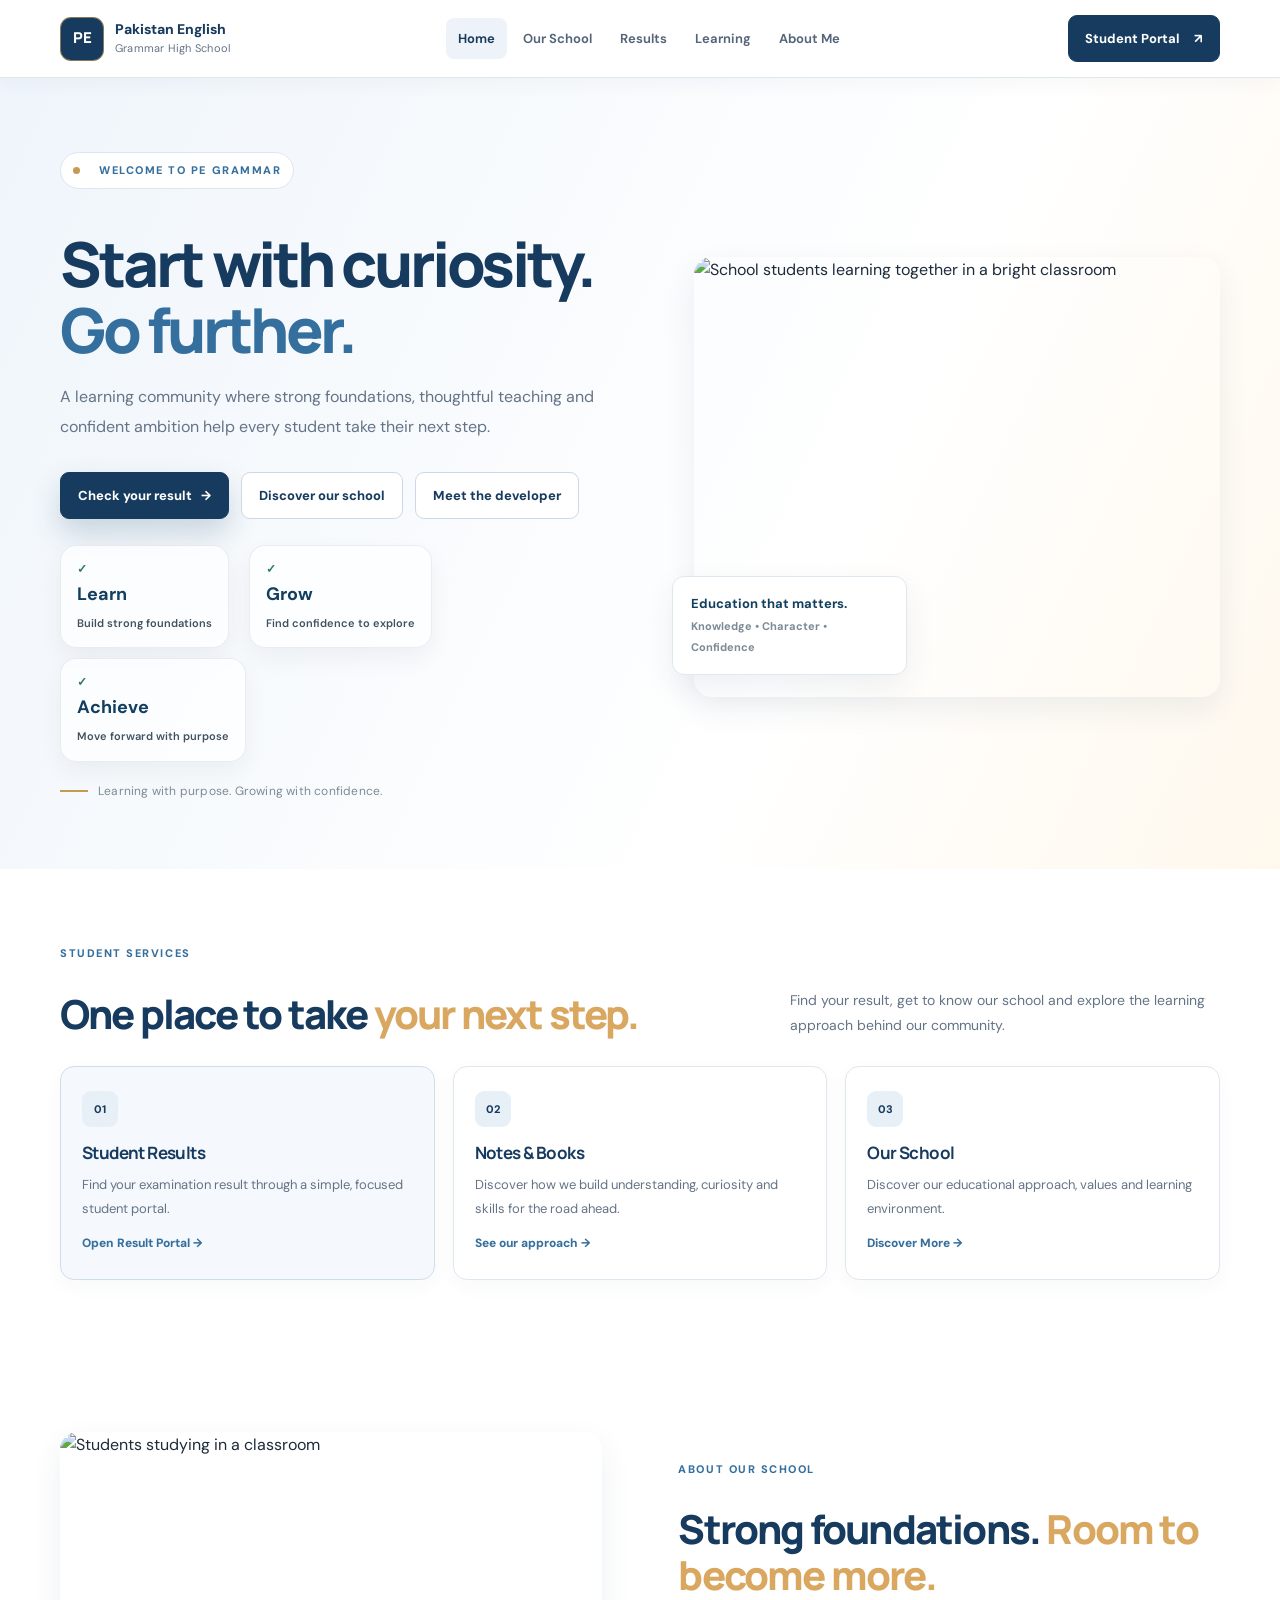
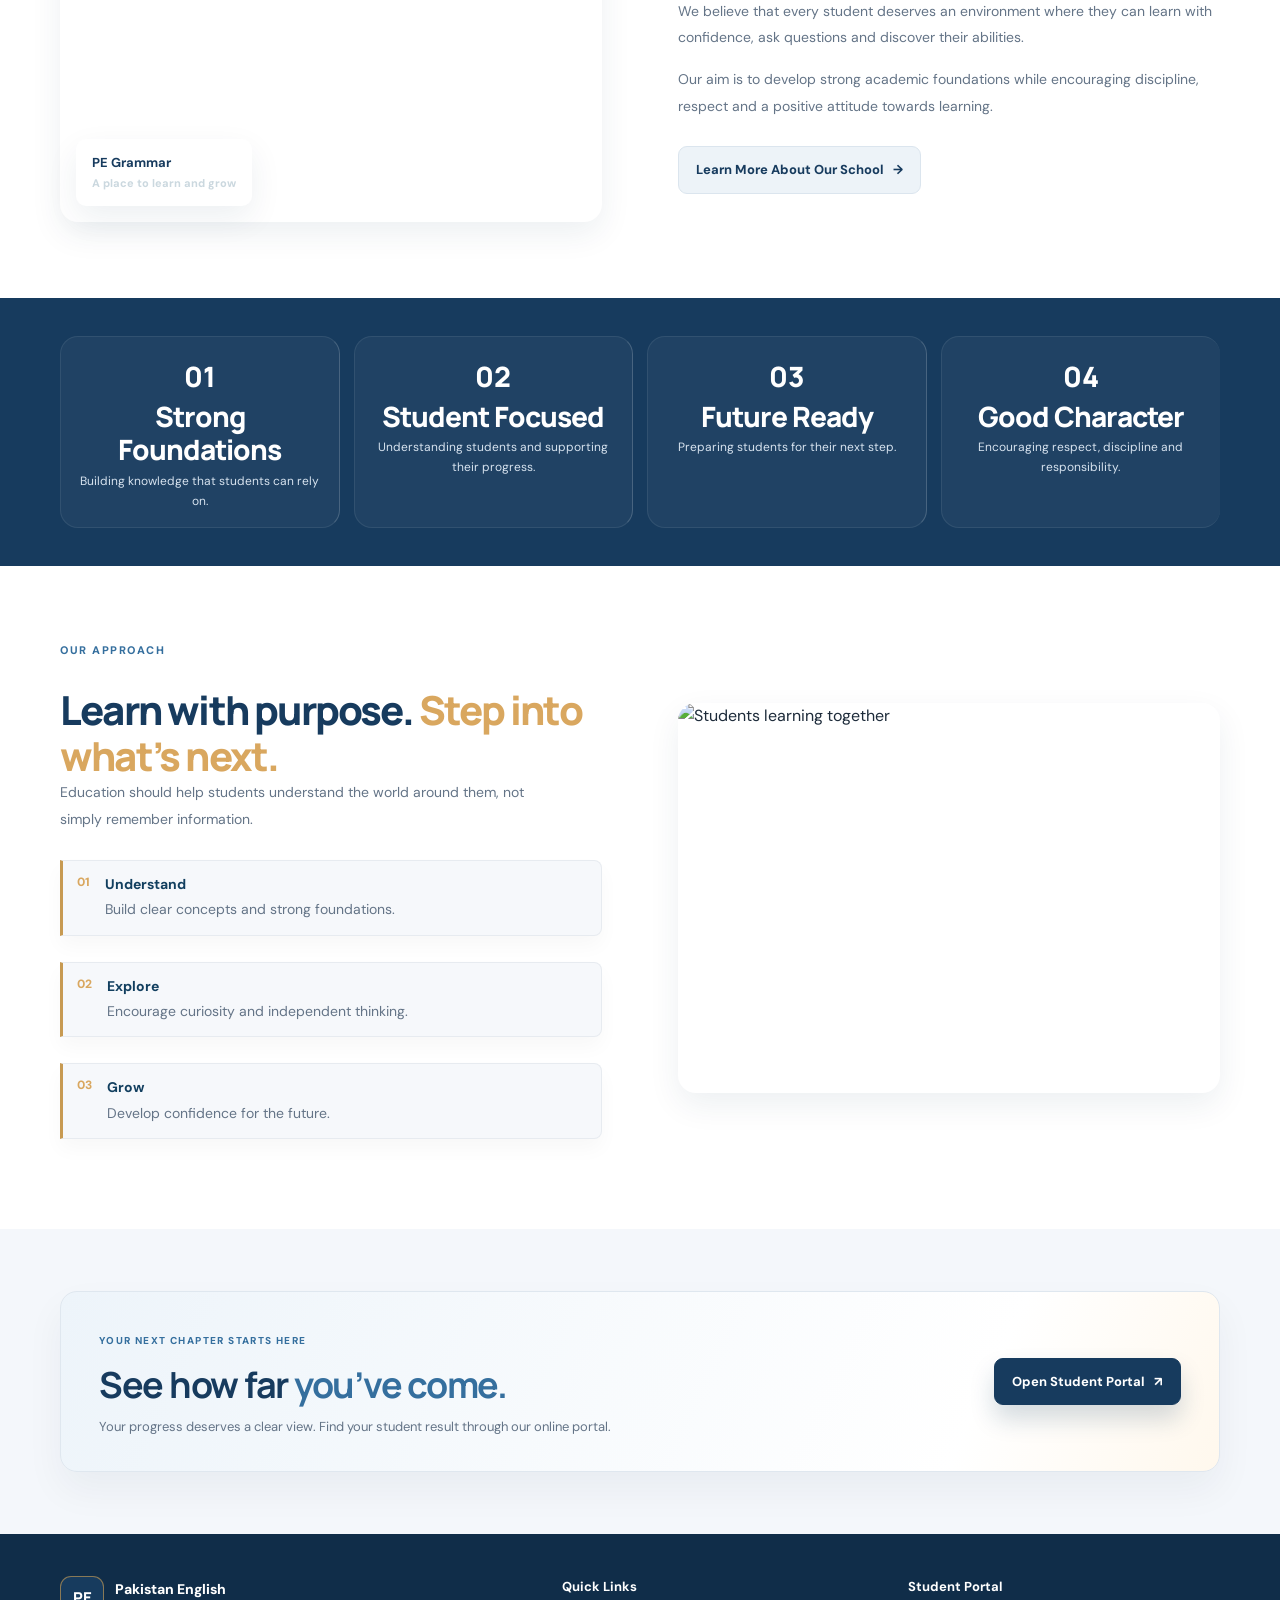
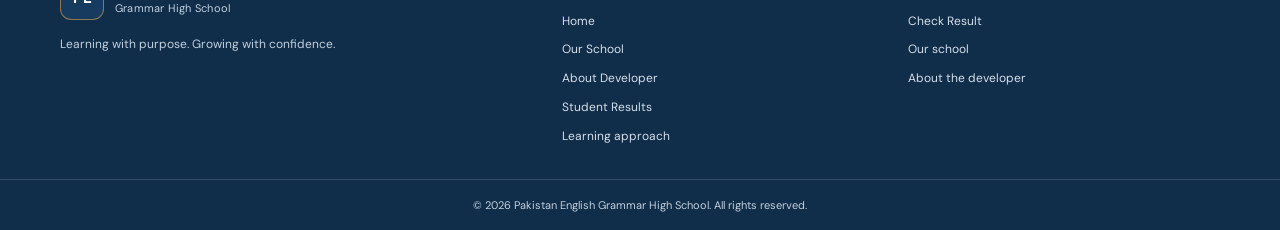
==== index.html @ 6b7fa8a1 "Add a more vivid real classroom photo to school homepage" ====
<!DOCTYPE html>
<html lang="en">

<head>

    <meta charset="UTF-8">

    <meta name="viewport" content="width=device-width, initial-scale=1.0">

    <meta name="description"
          content="Official website of Pakistan English Grammar High School.">
    <meta name="theme-color" content="#173b5e">

    <title>Pakistan English Grammar High School</title>

    <link rel="stylesheet" href="home.css">
<link rel="stylesheet" href="school-ui.css?v=20261009-4">
</head>


<body class="school-site">

    <!-- =========================
         HEADER
    ========================== -->

    <header class="header">

        <div class="container navbar">

            <a href="index.html" class="logo">

                <div class="logo-mark">
                    PE
                </div>

                <div class="logo-text">
                    <strong>Pakistan English</strong>
                    <span>Grammar High School</span>
                </div>

            </a>


            <nav class="nav">

                <a href="index.html" class="active">
                    Home
                </a>

                <a href="about.html">
                    Our School
                </a>

                <a href="result.html">
                    Results
                </a>

                <a href="#learning">
                    Learning
                </a>

                <a href="aboutme.html">
                    About Me
                </a>

            </nav>


            <a href="result.html" class="header-button">
                Student Portal
                <span>↗</span>
            </a>

        </div>

    </header>



    <!-- =========================
         HERO
    ========================== -->

    <main>

        <section class="hero">

            <div class="container hero-grid">


                <div class="hero-content">

                    <div class="hero-label">
                        <span></span>
                        WELCOME TO PE GRAMMAR
                    </div>


                    <h1>
                        Start with curiosity.
                        <strong>Go further.</strong>
                    </h1>


                    <p>
                        A learning community where strong foundations,
                        thoughtful teaching and confident ambition help
                        every student take their next step.
                    </p>


                    <div class="hero-buttons">

                        <a href="result.html"
                           class="button button-primary">

                            Check your result
                            <span>→</span>

                        </a>


                        <a href="about.html"
                           class="button button-outline">

                            Discover our school

                        </a>


                        <a href="aboutme.html"
                           class="button button-outline">

                            Meet the developer

                        </a>

                    </div>

                    <div class="hero-trust">
                        <div class="trust-item">
                            <strong>Learn</strong>
                            <span>Build strong foundations</span>
                        </div>
                        <div class="trust-item">
                            <strong>Grow</strong>
                            <span>Find confidence to explore</span>
                        </div>
                        <div class="trust-item">
                            <strong>Achieve</strong>
                            <span>Move forward with purpose</span>
                        </div>
                    </div>


                    <div class="hero-note">

                        <span class="note-line"></span>

                        <p>
                            Learning with purpose.
                            Growing with confidence.
                        </p>

                    </div>

                </div>



                <div class="hero-image">

                    <img
                        src="https://images.unsplash.com/photo-1509062522246-3755977927d7?auto=format&fit=crop&w=1400&q=90"
                        alt="School students learning together in a bright classroom" loading="eager" fetchpriority="high">


                    <div class="hero-image-card">

                        <strong>
                            Education that matters.
                        </strong>

                        <span>
                            Knowledge • Character • Confidence
                        </span>

                    </div>

                </div>

            </div>

        </section>



        <!-- =========================
             QUICK ACCESS
        ========================== -->

        <section class="services">

            <div class="container">


                <div class="section-top">

                    <div>

                        <span class="section-label">
                            STUDENT SERVICES
                        </span>

                        <h2>One place to take <span>your next step.</span></h2>

                    </div>


                    <p>
                        Find your result, get to know our school and explore
                        the learning approach behind our community.
                    </p>

                </div>



                <div class="service-grid">


                    <a href="result.html"
                       class="service-card featured">

                        <div class="service-number">
                            01
                        </div>

                        <div class="service-content">

                            <h3>
                                Student Results
                            </h3>

                            <p>
                                Find your examination result through a simple,
                                focused student portal.
                            </p>

                            <span class="service-link">
                                Open Result Portal →
                            </span>

                        </div>

                    </a>



                    <a href="#learning"
                       class="service-card">

                        <div class="service-number">
                            02
                        </div>

                        <div class="service-content">

                            <h3>
                                Notes & Books
                            </h3>

                            <p>
                                Discover how we build understanding, curiosity
                                and skills for the road ahead.
                            </p>

                            <span class="service-link">
                                See our approach →
                            </span>

                        </div>

                    </a>



                    <a href="about.html"
                       class="service-card">

                        <div class="service-number">
                            03
                        </div>

                        <div class="service-content">

                            <h3>
                                Our School
                            </h3>

                            <p>
                                Discover our educational approach,
                                values and learning environment.
                            </p>

                            <span class="service-link">
                                Discover More →
                            </span>

                        </div>

                    </a>


                </div>

            </div>

        </section>



        <!-- =========================
             ABOUT
        ========================== -->

        <section class="about-home">

            <div class="container about-grid">


                <div class="about-image">

                    <img
                        src="https://images.unsplash.com/photo-1509062522246-3755977927d7?auto=format&fit=crop&w=1100&q=85"
                        alt="Students studying in a classroom">

                    <div class="image-tag">

                        <strong>
                            PE Grammar
                        </strong>

                        <span>
                            A place to learn and grow
                        </span>

                    </div>

                </div>



                <div class="about-text">

                    <span class="section-label">
                        ABOUT OUR SCHOOL
                    </span>


                    <h2>
                        Strong foundations.
                        <span>Room to become more.</span>
                    </h2>


                    <p>
                        We believe that every student deserves an
                        environment where they can learn with confidence,
                        ask questions and discover their abilities.
                    </p>


                    <p>
                        Our aim is to develop strong academic foundations
                        while encouraging discipline, respect and a
                        positive attitude towards learning.
                    </p>


                    <a href="about.html"
                       class="text-button">

                        Learn More About Our School
                        <span>→</span>

                    </a>

                </div>

            </div>

        </section>



        <!-- =========================
             STATS
        ========================== -->

        <section class="stats">

            <div class="container stats-grid">


                <div class="stat">

                    <strong>
                        01
                    </strong>

                    <h3>
                        Strong Foundations
                    </h3>

                    <p>
                        Building knowledge that students can rely on.
                    </p>

                </div>


                <div class="stat">

                    <strong>
                        02
                    </strong>

                    <h3>
                        Student Focused
                    </h3>

                    <p>
                        Understanding students and supporting their progress.
                    </p>

                </div>


                <div class="stat">

                    <strong>
                        03
                    </strong>

                    <h3>
                        Future Ready
                    </h3>

                    <p>
                        Preparing students for their next step.
                    </p>

                </div>


                <div class="stat">

                    <strong>
                        04
                    </strong>

                    <h3>
                        Good Character
                    </h3>

                    <p>
                        Encouraging respect, discipline and responsibility.
                    </p>

                </div>


            </div>

        </section>



        <!-- =========================
             LEARNING
        ========================== -->

        <section class="learning" id="learning">

            <div class="container learning-grid">


                <div class="learning-text">

                    <span class="section-label">
                        OUR APPROACH
                    </span>


                    <h2>Learn with purpose. <span>Step into what’s next.</span></h2>


                    <p>
                        Education should help students understand the
                        world around them, not simply remember information.
                    </p>


                    <div class="learning-list">

                        <div>

                            <span>01</span>

                            <div>
                                <strong>
                                    Understand
                                </strong>

                                <p>
                                    Build clear concepts and strong foundations.
                                </p>
                            </div>

                        </div>


                        <div>

                            <span>02</span>

                            <div>
                                <strong>
                                    Explore
                                </strong>

                                <p>
                                    Encourage curiosity and independent thinking.
                                </p>
                            </div>

                        </div>


                        <div>

                            <span>03</span>

                            <div>
                                <strong>
                                    Grow
                                </strong>

                                <p>
                                    Develop confidence for the future.
                                </p>
                            </div>

                        </div>

                    </div>

                </div>



                <div class="learning-image">

                    <img
                        src="https://images.unsplash.com/photo-1523050854058-8df90110c9f1?auto=format&fit=crop&w=1100&q=85"
                        alt="Students learning together">

                </div>

            </div>

        </section>



        <!-- =========================
             CTA
        ========================== -->

        <section class="home-cta">

            <div class="container cta-content" id="student-portal">

                <div>

                    <span>YOUR NEXT CHAPTER STARTS HERE</span>

                    <h2>
                        See how far
                        <strong>you’ve come.</strong>
                    </h2>

                    <p>
                        Your progress deserves a clear view. Find your student
                        result through our online portal.
                    </p>

                </div>


                <a href="result.html"
                   class="cta-button">

                    Open Student Portal
                    <span>↗</span>

                </a>

            </div>

        </section>

    </main>



    <!-- =========================
         FOOTER
    ========================== -->

    <footer class="footer">

        <div class="container footer-grid">


            <div class="footer-brand">

                <div class="logo">

                    <div class="logo-mark">
                        PE
                    </div>

                    <div class="logo-text">

                        <strong>
                            Pakistan English
                        </strong>

                        <span>
                            Grammar High School
                        </span>

                    </div>

                </div>


                <p>
                    Learning with purpose.
                    Growing with confidence.
                </p>

            </div>



            <div class="footer-menu">

                <strong>
                    Quick Links
                </strong>

                <a href="index.html">
                    Home
                </a>

                <a href="about.html">
                    Our School
                </a>

                <a href="aboutme.html">
                    About Developer
                </a>

                <a href="result.html">
                    Student Results
                </a>

                <a href="#learning">Learning approach</a>

            </div>



            <div class="footer-menu">

                <strong>
                    Student Portal
                </strong>

                <a href="result.html">
                    Check Result
                </a>

                <a href="about.html">Our school</a>
                <a href="aboutme.html">About the developer</a>

            </div>

        </div>


        <div class="copyright">

            © 2026 Pakistan English Grammar High School.
            All rights reserved.

        </div>

    </footer>


</body>

</html>
---- home.css ----
/* =========================================
   BASIC
========================================= */

:root {
    --navy-900: #0d2d42;
    --navy-700: #123f5f;
    --navy-600: #1d4e68;
    --gold-500: #d9a75f;
    --gold-400: #ebc27b;
    --gray-50: #f5f7fb;
    --gray-100: #eef3f8;
    --gray-200: #e8edf2;
    --gray-400: #7d8b96;
    --gray-700: #41525f;
    --white: #ffffff;
    --shadow-soft: 0 18px 45px rgba(13, 45, 66, 0.12);
}

* {
    margin: 0;
    padding: 0;
    box-sizing: border-box;
}

html {
    scroll-behavior: smooth;
}

body {
    font-family: "Segoe UI", Arial, sans-serif;
    color: var(--navy-700);
    background: linear-gradient(180deg, #f7f9fc 0%, #ffffff 30%, #f3f7fa 100%);
    line-height: 1.6;
}

a {
    text-decoration: none;
    color: inherit;
}

img {
    width: 100%;
    display: block;
}

.container {
    width: 90%;
    max-width: 1180px;
    margin: auto;
}


/* =========================================
   HEADER
========================================= */

.header {
    background: rgba(255, 255, 255, 0.9);
    border-bottom: 1px solid rgba(18, 63, 95, 0.08);
    backdrop-filter: blur(10px);
    position: sticky;
    top: 0;
    z-index: 1000;
    box-shadow: 0 10px 25px rgba(13, 45, 66, 0.04);
}

.navbar {
    min-height: 78px;
    display: flex;
    align-items: center;
    justify-content: space-between;
    gap: 25px;
}


/* Logo */

.logo {
    display: flex;
    align-items: center;
    gap: 10px;
}

.logo-mark {
    width: 44px;
    height: 44px;
    background: linear-gradient(135deg, var(--navy-700), var(--navy-600));
    color: var(--white);
    border-radius: 12px;
    box-shadow: 0 10px 20px rgba(18, 63, 95, 0.2);

    display: flex;
    align-items: center;
    justify-content: center;

    font-size: 14px;
    font-weight: 800;
}

.logo-text strong {
    display: block;
    color: var(--navy-700);
    font-size: 15px;
    font-weight: 800;
}

.logo-text span {
    display: block;
    color: var(--gray-400);
    font-size: 10px;
}


/* Navigation */

.nav {
    display: flex;
    align-items: center;
    gap: 28px;
}

.nav a {
    color: var(--gray-700);
    font-size: 13px;
    font-weight: 700;
    transition: 0.2s;
}

.nav a:hover,
.nav a.active {
    color: var(--navy-700);
}


/* Header Button */

.header-button {
    background: linear-gradient(135deg, var(--navy-700), var(--navy-600));
    color: white;
    padding: 12px 18px;
    border-radius: 999px;
    box-shadow: 0 12px 25px rgba(18, 63, 95, 0.18);

    font-size: 13px;
    font-weight: 700;
}

.header-button:hover {
    transform: translateY(-1px);
    background: linear-gradient(135deg, var(--navy-900), var(--navy-700));
}

.header-button span {
    margin-left: 5px;
}


/* =========================================
   HOME PAGE
   HERO
========================================= */

.hero {
    background: radial-gradient(circle at top left, rgba(217, 167, 95, 0.18), transparent 28%),
                linear-gradient(135deg, #f8fafc 0%, #eef5fa 45%, #f4f8fb 100%);
    padding: 85px 0 75px;
}

.hero-grid {
    display: grid;
    grid-template-columns: 1.05fr 0.95fr;
    align-items: center;
    gap: 70px;
}

.hero-label {
    color: var(--gold-500);
    font-size: 11px;
    font-weight: 800;
    letter-spacing: 1.8px;
    margin-bottom: 20px;
    text-transform: uppercase;
}

.hero-label span {
    display: inline-block;
    width: 28px;
    height: 2px;
    background: var(--gold-500);
    margin-right: 10px;
    vertical-align: middle;
}

.hero h1 {
    color: var(--navy-900);
    font-size: clamp(2.5rem, 5vw, 4rem);
    line-height: 1.02;
    letter-spacing: -1.2px;
    margin-bottom: 24px;
}

.hero h1 strong {
    display: block;
    color: var(--gold-500);
    font-weight: 800;
}

.hero-content > p {
    max-width: 560px;
    color: var(--gray-700);
    font-size: 16px;
    margin-bottom: 30px;
}


/* Hero Buttons */

.hero-buttons {
    display: flex;
    align-items: center;
    flex-wrap: wrap;
    gap: 12px;
}

.button {
    display: inline-block;
    padding: 14px 22px;
    border-radius: 999px;
    font-size: 13px;
    font-weight: 700;
    transition: 0.2s ease;
}

.button-primary {
    background: linear-gradient(135deg, var(--navy-700), var(--navy-600));
    color: white;
    box-shadow: 0 14px 30px rgba(18, 63, 95, 0.2);
}

.button-primary:hover {
    transform: translateY(-1px);
    background: linear-gradient(135deg, var(--navy-900), var(--navy-700));
}

.button-outline {
    background: rgba(255, 255, 255, 0.85);
    color: var(--navy-700);
    border: 1px solid rgba(13, 45, 66, 0.12);
}

.button-outline:hover {
    border-color: var(--navy-700);
    transform: translateY(-1px);
}

.hero-trust {
    display: flex;
    flex-wrap: wrap;
    gap: 15px;
    margin-top: 28px;
}

.trust-item {
    min-width: 140px;
    background: rgba(255, 255, 255, 0.7);
    border: 1px solid rgba(13, 45, 66, 0.08);
    border-radius: 16px;
    padding: 14px 16px;
    box-shadow: 0 10px 25px rgba(15, 23, 42, 0.05);
}

.trust-item strong {
    display: block;
    color: var(--navy-700);
    font-size: 18px;
    margin-bottom: 4px;
}

.trust-item span {
    color: var(--gray-700);
    font-size: 11px;
    font-weight: 600;
}


/* Hero Note */

.hero-note {
    display: flex;
    align-items: center;
    gap: 10px;
    margin-top: 30px;
}

.note-line {
    width: 35px;
    height: 1px;
    background: #b9c4cb;
}

.hero-note p {
    color: var(--gray-400);
    font-size: 12px;
    letter-spacing: 0.2px;
}


/* Hero Image */

.hero-image {
    position: relative;
}

.hero-image img {
    height: 490px;
    object-fit: cover;
    border-radius: 24px;
    box-shadow: var(--shadow-soft);
}

.hero-image-card {
    position: absolute;
    left: 20px;
    bottom: 20px;

    background: rgba(255, 255, 255, 0.92);
    backdrop-filter: blur(8px);
    padding: 16px 20px;
    border-radius: 16px;
    box-shadow: 0 16px 30px rgba(13, 45, 66, 0.12);
    border: 1px solid rgba(18, 63, 95, 0.08);
}

.hero-image-card strong {
    display: block;
    color: var(--navy-700);
    font-size: 13px;
}

.hero-image-card span {
    color: var(--gray-400);
    font-size: 11px;
}


/* =========================================
   HOME
   SECTION HEADINGS
========================================= */

.section-label {
    color: #bd8230;
    font-size: 11px;
    font-weight: bold;
    letter-spacing: 1.5px;
}


/* =========================================
   HOME
   SERVICES
========================================= */

.services {
    padding: 90px 0;
}

.section-top {
    display: flex;
    justify-content: space-between;
    align-items: end;
    gap: 40px;
    margin-bottom: 40px;
}

.section-top h2 {
    color: var(--navy-700);
    font-size: clamp(2rem, 3vw, 2.6rem);
    line-height: 1.2;
    margin-top: 8px;
}

.section-top h2 span {
    color: var(--gold-500);
}

.section-top > p {
    max-width: 320px;
    color: var(--gray-700);
    font-size: 14px;
}

.service-grid {
    display: grid;
    grid-template-columns: repeat(3, 1fr);
    gap: 18px;
}

.service-card {
    min-height: 260px;
    border: 1px solid rgba(13, 45, 66, 0.08);
    border-radius: 22px;
    padding: 28px;
    background: rgba(255, 255, 255, 0.8);

    display: flex;
    flex-direction: column;
    justify-content: space-between;

    transition: 0.25s ease;
    box-shadow: 0 12px 26px rgba(15, 23, 42, 0.04);
}

.service-card:hover {
    border-color: rgba(18, 63, 95, 0.2);
    box-shadow: 0 20px 35px rgba(13, 45, 66, 0.1);
    transform: translateY(-5px);
}

.service-card.featured {
    background: linear-gradient(160deg, var(--navy-700), var(--navy-600));
    border-color: transparent;
    color: white;
}

.service-number {
    color: var(--gold-500);
    font-size: 12px;
    font-weight: 800;
}

.service-content h3 {
    color: var(--navy-700);
    font-size: 21px;
    margin-bottom: 8px;
}

.featured h3 {
    color: white;
}

.service-content p {
    color: var(--gray-700);
    font-size: 13px;
    margin-bottom: 18px;
}

.featured p {
    color: rgba(255, 255, 255, 0.8);
}

.service-link {
    color: var(--navy-700);
    font-size: 12px;
    font-weight: 800;
}

.featured .service-link {
    color: var(--gold-400);
}


/* =========================================
   HOME
   ABOUT SECTION
========================================= */

.about-home {
    background: linear-gradient(180deg, rgba(240, 245, 250, 0.7), rgba(248, 250, 252, 0.8));
    padding: 90px 0;
}

.about-grid {
    display: grid;
    grid-template-columns: 1fr 1fr;
    gap: 75px;
    align-items: center;
}

.about-image {
    position: relative;
}

.about-image img {
    height: 470px;
    object-fit: cover;
    border-radius: 28px;
    box-shadow: var(--shadow-soft);
}

.image-tag {
    position: absolute;
    left: 20px;
    bottom: 20px;

    background: rgba(18, 63, 95, 0.92);
    color: white;

    padding: 15px 18px;
    border-radius: 14px;
    box-shadow: 0 16px 25px rgba(13, 45, 66, 0.2);
}

.image-tag strong {
    display: block;
    font-size: 13px;
}

.image-tag span {
    color: #cbd8df;
    font-size: 11px;
}

.about-text h2 {
    color: var(--navy-700);
    font-size: clamp(2rem, 3vw, 2.7rem);
    line-height: 1.15;
    margin: 10px 0 20px;
}

.about-text h2 span {
    color: var(--gold-500);
}

.about-text p {
    color: var(--gray-700);
    font-size: 14px;
    margin-bottom: 15px;
}

.text-button {
    display: inline-block;
    margin-top: 12px;
    color: var(--navy-700);
    font-size: 13px;
    font-weight: 800;
}

.text-button:hover {
    color: var(--gold-500);
}


/* =========================================
   HOME
   STATS
========================================= */

.stats {
    background: linear-gradient(135deg, var(--navy-900), var(--navy-700));
    color: white;
    padding: 65px 0;
}

.stats-grid {
    display: grid;
    grid-template-columns: repeat(4, 1fr);
    gap: 22px;
}

.stat {
    background: rgba(255, 255, 255, 0.04);
    border: 1px solid rgba(255, 255, 255, 0.08);
    border-radius: 18px;
    padding: 22px 20px;
}

.stat strong {
    color: var(--gold-400);
    font-size: 12px;
}

.stat h3 {
    font-size: 17px;
    margin: 8px 0;
}

.stat p {
    color: rgba(255, 255, 255, 0.75);
    font-size: 12px;
}


/* =========================================
   HOME
   LEARNING
========================================= */

.learning {
    padding: 95px 0;
}

.learning-grid {
    display: grid;
    grid-template-columns: 1fr 1fr;
    gap: 75px;
    align-items: center;
}

.learning-text h2 {
    color: var(--navy-700);
    font-size: clamp(2rem, 3vw, 2.7rem);
    line-height: 1.15;
    margin: 10px 0 18px;
}

.learning-text h2 span {
    color: var(--gold-500);
}

.learning-text > p {
    color: var(--gray-700);
    font-size: 14px;
    max-width: 480px;
    margin-bottom: 28px;
}

.learning-list > div {
    display: flex;
    gap: 15px;
    padding: 18px 18px;
    border: 1px solid rgba(13, 45, 66, 0.06);
    border-radius: 16px;
    background: rgba(255, 255, 255, 0.7);
    margin-bottom: 14px;
    box-shadow: 0 10px 20px rgba(15, 23, 42, 0.03);
}

.learning-list > div > span {
    color: var(--gold-500);
    font-size: 12px;
    font-weight: 800;
}

.learning-list strong {
    color: var(--navy-700);
    font-size: 14px;
}

.learning-list p {
    color: var(--gray-700);
    font-size: 12px;
}

.learning-image img {
    height: 470px;
    object-fit: cover;
    border-radius: 28px;
    box-shadow: var(--shadow-soft);
}


/* =========================================
   HOME
   CTA
========================================= */

.home-cta {
    background: linear-gradient(180deg, rgba(244, 247, 249, 0.8), rgba(234, 242, 248, 1));
    padding: 70px 0;
}

.cta-content {
    display: flex;
    justify-content: space-between;
    align-items: center;
    gap: 30px;
    background: rgba(255, 255, 255, 0.7);
    border: 1px solid rgba(18, 63, 95, 0.08);
    border-radius: 24px;
    padding: 28px 32px;
    box-shadow: 0 18px 38px rgba(13, 45, 66, 0.05);
}

.cta-content > div > span {
    color: var(--gold-500);
    font-size: 11px;
    font-weight: 800;
    letter-spacing: 1.5px;
    text-transform: uppercase;
}

.cta-content h2 {
    color: var(--navy-700);
    font-size: clamp(2rem, 3.2vw, 2.7rem);
    margin: 7px 0;
}

.cta-content h2 strong {
    color: var(--gold-500);
    font-weight: inherit;
}

.cta-content p {
    color: var(--gray-700);
    font-size: 14px;
}

.cta-button {
    background: linear-gradient(135deg, var(--navy-700), var(--navy-600));
    color: white;
    padding: 15px 22px;
    border-radius: 999px;
    font-size: 13px;
    font-weight: 700;
    white-space: nowrap;
    box-shadow: 0 14px 25px rgba(18, 63, 95, 0.18);
}

.cta-button:hover {
    transform: translateY(-1px);
    background: linear-gradient(135deg, var(--navy-900), var(--navy-700));
}


/* =========================================
   ABOUT PAGE
   HERO
========================================= */

.about-hero {
    background: #f4f7f9;
    padding: 80px 0;
}

.about-hero-content {
    display: grid;
    grid-template-columns: 1fr 1fr;
    align-items: center;
    gap: 65px;
}

.small-title {
    color: #bd8230;
    font-size: 11px;
    font-weight: bold;
    letter-spacing: 1.5px;
    margin-bottom: 12px;
}

.about-hero-text h1 {
    color: #123f5f;
    font-size: 52px;
    line-height: 1.1;
    margin-bottom: 22px;
}

.about-hero-text h1 span {
    color: #bd8230;
}

.about-hero-text > p:not(.small-title) {
    max-width: 520px;
    color: #667582;
    font-size: 16px;
}

.about-hero-image img {
    height: 430px;
    object-fit: cover;
    border-radius: 8px;
}


/* =========================================
   ABOUT
   INTRODUCTION
========================================= */

.about-introduction {
    padding: 85px 0;
}

.about-intro-grid {
    display: grid;
    grid-template-columns: 1fr 1fr;
    gap: 70px;
}

.about-intro-grid h2 {
    color: #123f5f;
    font-size: 38px;
    line-height: 1.2;
}

.about-intro-text {
    color: #667582;
    font-size: 15px;
}

.about-intro-text p {
    margin-bottom: 18px;
}


/* =========================================
   ABOUT
   VALUES
========================================= */

.school-values {
    background: #f4f7f9;
    padding: 85px 0;
}

.section-heading {
    margin-bottom: 35px;
}

.section-heading h2 {
    color: #123f5f;
    font-size: 38px;
    line-height: 1.2;
    margin-top: 5px;
}

.value-cards {
    display: grid;
    grid-template-columns: repeat(3, 1fr);
    gap: 20px;
}

.value-card {
    background: white;
    border: 1px solid #e3e9ed;
    border-radius: 7px;
    padding: 30px;
    transition: 0.25s;
}

.value-card:hover {
    border-color: #123f5f;
    transform: translateY(-5px);
}

.value-card span {
    color: #bd8230;
    font-size: 12px;
    font-weight: bold;
}

.value-card h3 {
    color: #123f5f;
    font-size: 20px;
    margin: 10px 0;
}

.value-card p {
    color: #667582;
    font-size: 14px;
}


/* =========================================
   ABOUT
   LEARNING SECTION
========================================= */

.learning-section {
    padding: 90px 0;
}

.learning-text h2 {
    color: #123f5f;
}

.simple-button {
    display: inline-block;
    margin-top: 8px;
    background: #123f5f;
    color: white;
    padding: 12px 18px;
    border-radius: 5px;
    font-size: 13px;
    font-weight: bold;
}

.simple-button:hover {
    background: #0c3048;
}


/* =========================================
   ABOUT
   PROMISE
========================================= */

.school-promise {
    background: #123f5f;
    color: white;
    text-align: center;
    padding: 90px 20px;
}

.school-promise .small-title {
    color: #e0ad64;
}

.school-promise h2 {
    max-width: 750px;
    margin: auto;
    font-size: 44px;
    line-height: 1.2;
}

.school-promise h2 span {
    color: #e0ad64;
}

.school-promise > .container > p:last-child {
    max-width: 650px;
    margin: 20px auto 0;
    color: #cbd8df;
}


/* =========================================
   COMMON CTA
========================================= */

.cta {
    background: #f4f7f9;
    text-align: center;
    padding: 75px 20px;
}

.cta h2 {
    color: #123f5f;
    font-size: 36px;
    margin-bottom: 8px;
}

.cta p {
    color: #74818c;
    font-size: 14px;
    margin-bottom: 22px;
}

.btn.primary {
    display: inline-block;
    background: #123f5f;
    color: white;
    padding: 13px 20px;
    border-radius: 5px;
    font-size: 13px;
    font-weight: bold;
}

.btn.primary:hover {
    background: #0c3048;
}


/* =========================================
   FOOTER
========================================= */

.footer {
    background: linear-gradient(180deg, var(--navy-900), #0b2436);
    color: white;
    padding-top: 55px;
}

.footer-grid {
    display: grid;
    grid-template-columns: 2fr 1fr 1fr;
    gap: 60px;
    padding-bottom: 45px;
}

.footer-brand > p {
    color: rgba(255, 255, 255, 0.7);
    font-size: 12px;
    margin-top: 15px;
}

.footer .logo-text strong {
    color: white;
}

.footer .logo-text span {
    color: rgba(255, 255, 255, 0.7);
}

.footer-links {
    display: flex;
    flex-direction: column;
    gap: 9px;
}

.footer-links a {
    color: rgba(255, 255, 255, 0.7);
    font-size: 12px;
}

.footer-links a:hover {
    color: white;
}

.footer-links a:first-child {
    color: var(--gold-400);
    font-weight: 700;
}

.copyright {
    border-top: 1px solid rgba(255, 255, 255, 0.1);
    text-align: center;
    color: rgba(255, 255, 255, 0.7);
    font-size: 11px;
    padding: 18px;
}
/* =========================================
   SHARED SECTION
========================================= */

.it-admin-section,
.faculty-section {
    padding: 100px 0;
}

.container {
    width: min(1180px, 92%);
    margin: 0 auto;
}

.section-label {
    display: flex;
    align-items: center;
    gap: 10px;

    margin-bottom: 28px;

    font-size: 12px;
    font-weight: 800;
    letter-spacing: 2px;
    text-transform: uppercase;
}

.section-label span {
    width: 28px;
    height: 2px;
    background: #1d4ed8;
    display: block;
}


/* =========================================
   IT ADMINISTRATION
========================================= */

.it-admin-section {
    background: #f6f8fb;
}

.it-admin-card {
    background: #ffffff;
    border: 1px solid #e5e9f0;
    border-radius: 20px;
    padding: 42px;

    box-shadow: 0 12px 35px rgba(15, 23, 42, 0.06);
}

.it-admin-profile {
    display: flex;
    align-items: center;
    gap: 22px;
}

.it-admin-avatar {
    width: 76px;
    height: 76px;

    display: flex;
    align-items: center;
    justify-content: center;

    border-radius: 50%;

    background: #172554;
    color: #ffffff;

    font-size: 22px;
    font-weight: 800;
}

.profile-label {
    display: block;

    margin-bottom: 7px;

    color: #64748b;

    font-size: 11px;
    font-weight: 800;
    letter-spacing: 1.5px;
}

.it-admin-profile h2 {
    margin: 0 0 5px;

    color: #111827;

    font-size: 30px;
    line-height: 1.2;
}

.it-admin-profile p {
    margin: 0;

    color: #2563eb;

    font-size: 15px;
    font-weight: 700;
}

.it-admin-divider {
    height: 1px;
    background: #e5e7eb;

    margin: 38px 0;
}

.it-admin-details {
    display: grid;
    grid-template-columns: 1fr 1fr;
    gap: 70px;
}

.it-admin-intro h3 {
    margin: 0 0 15px;

    color: #111827;

    font-size: 25px;
}

.it-admin-intro p {
    margin: 0;

    max-width: 600px;

    color: #64748b;

    font-size: 15px;
    line-height: 1.8;
}


/* =========================================
   RESPONSIBILITIES
========================================= */

.it-admin-responsibilities {
    display: grid;
    grid-template-columns: 1fr 1fr;
    gap: 20px;
}

.responsibility {
    display: flex;
    gap: 14px;

    padding: 18px;

    border: 1px solid #e5e7eb;
    border-radius: 12px;

    transition: 0.25s ease;
}

.responsibility:hover {
    border-color: #bfdbfe;
    transform: translateY(-3px);
}

.responsibility > span {
    color: #2563eb;

    font-size: 12px;
    font-weight: 800;
}

.responsibility strong {
    display: block;

    margin-bottom: 5px;

    color: #1e293b;

    font-size: 14px;
}

.responsibility p {
    margin: 0;

    color: #64748b;

    font-size: 12px;
    line-height: 1.5;
}


/* =========================================
   FACULTY SECTION
========================================= */

.faculty-section {
    background: #111827;
    color: #ffffff;
}

.light-label {
    color: #cbd5e1;
}

.light-label span {
    background: #60a5fa;
}

.faculty-header {
    display: grid;
    grid-template-columns: 1.2fr 0.8fr;
    gap: 80px;

    align-items: end;

    margin-bottom: 55px;
}

.faculty-header h2 {
    margin: 0;

    color: #ffffff;

    font-size: clamp(36px, 5vw, 58px);
    line-height: 1.05;
    letter-spacing: -1.5px;
}

.faculty-header h2 em {
    color: #93c5fd;
    font-style: normal;
}

.faculty-header > p {
    margin: 0;

    color: #94a3b8;

    font-size: 15px;
    line-height: 1.8;
}


/* =========================================
   FACULTY GRID
========================================= */

.faculty-grid {
    display: grid;
    grid-template-columns: repeat(3, 1fr);
    gap: 18px;
}

.faculty-card {
    min-height: 330px;

    padding: 30px;

    background: #182235;

    border: 1px solid #263247;
    border-radius: 16px;

    transition:
        transform 0.25s ease,
        border-color 0.25s ease,
        background 0.25s ease;
}

.faculty-card:hover {
    transform: translateY(-6px);

    border-color: #3b82f6;

    background: #1c2940;
}

.faculty-card.featured {
    background: #1c2940;
}

.faculty-card.it-card {
    border-color: #2563eb;
}

.faculty-top {
    display: flex;
    justify-content: space-between;
    align-items: center;

    margin-bottom: 30px;
}

.faculty-avatar {
    width: 54px;
    height: 54px;

    display: flex;
    align-items: center;
    justify-content: center;

    border-radius: 12px;

    background: #2563eb;
    color: #ffffff;

    font-size: 16px;
    font-weight: 800;
}

.faculty-number {
    color: #64748b;

    font-size: 12px;
    font-weight: 800;
}

.faculty-subject {
    display: block;

    margin-bottom: 10px;

    color: #60a5fa;

    font-size: 11px;
    font-weight: 800;

    letter-spacing: 1px;
    text-transform: uppercase;
}

.faculty-card h3 {
    margin: 0 0 7px;

    color: #ffffff;

    font-size: 24px;
    line-height: 1.2;
}

.faculty-card strong {
    display: block;

    margin-bottom: 18px;

    color: #cbd5e1;

    font-size: 13px;
}

.faculty-card p {
    margin: 0;

    color: #94a3b8;

    font-size: 13px;
    line-height: 1.75;
}

.faculty-card p + p {
    margin-top: 12px;
}


/* =========================================
   LEADERSHIP
========================================= */

.leadership-card {
    background: #151f31;
}


/* =========================================
   FACULTY FOOTER
========================================= */

.faculty-footer {
    display: grid;
    grid-template-columns: 100px 1fr;

    gap: 30px;

    align-items: center;

    margin-top: 55px;
}

.faculty-footer-line {
    height: 1px;
    background: #334155;
}

.faculty-footer p {
    margin: 0;

    max-width: 750px;

    color: #94a3b8;

    font-size: 14px;
    line-height: 1.7;
}

.faculty-footer strong {
    color: #e2e8f0;
}


/* =========================================
   TABLET
========================================= */

@media (max-width: 900px) {

    .it-admin-details {
        grid-template-columns: 1fr;
        gap: 40px;
    }

    .faculty-header {
        grid-template-columns: 1fr;
        gap: 25px;
    }

    .faculty-grid {
        grid-template-columns: repeat(2, 1fr);
    }

}


/* =========================================
   MOBILE
========================================= */

@media (max-width: 600px) {

    .it-admin-section,
    .faculty-section {
        padding: 70px 0;
    }

    .it-admin-card {
        padding: 25px;
        border-radius: 15px;
    }

    .it-admin-profile {
        align-items: flex-start;
    }

    .it-admin-avatar {
        width: 58px;
        height: 58px;

        flex-shrink: 0;

        font-size: 17px;
    }

    .it-admin-profile h2 {
        font-size: 23px;
    }

    .it-admin-details {
        gap: 30px;
    }

    .it-admin-responsibilities {
        grid-template-columns: 1fr;
    }

    .faculty-header h2 {
        font-size: 38px;
    }

    .faculty-grid {
        grid-template-columns: 1fr;
    }

    .faculty-card {
        min-height: auto;
        padding: 25px;
    }

    .faculty-footer {
        grid-template-columns: 1fr;
        gap: 15px;
    }

}


/* =========================================
   RESPONSIVE
========================================= */

@media (max-width: 900px) {

    .nav {
        gap: 15px;
    }

    .hero-grid,
    .about-grid,
    .learning-grid,
    .about-hero-content,
    .about-intro-grid {
        grid-template-columns: 1fr;
    }

    .hero h1 {
        font-size: 48px;
    }

    .hero-image {
        margin-top: 10px;
    }

    .service-grid,
    .value-cards {
        grid-template-columns: 1fr;
    }

    .stats-grid {
        grid-template-columns: 1fr 1fr;
    }

    .footer-grid {
        grid-template-columns: 1fr 1fr;
    }

}


/* =========================================
   MOBILE
========================================= */

@media (max-width: 600px) {

    .container {
        width: 92%;
    }

    .navbar {
        padding: 14px 0;
        flex-wrap: wrap;
    }

    .nav {
        order: 3;
        width: 100%;
        overflow-x: auto;
        padding-top: 8px;
    }

    .header-button {
        display: none;
    }

    .hero {
        padding: 55px 0;
    }

    .hero h1 {
        font-size: 38px;
    }

    .hero-buttons {
        flex-direction: column;
        align-items: flex-start;
    }

    .hero-image img {
        height: 330px;
    }

    .section-top {
        display: block;
    }

    .section-top > p {
        margin-top: 15px;
    }

    .section-top h2 {
        font-size: 31px;
    }

    .about-text h2,
    .learning-text h2 {
        font-size: 32px;
    }

    .about-image img,
    .learning-image img,
    .about-hero-image img {
        height: 330px;
    }

    .about-hero-text h1 {
        font-size: 38px;
    }

    .about-intro-grid h2,
    .section-heading h2 {
        font-size: 31px;
    }

    .school-promise h2 {
        font-size: 31px;
    }

    .stats-grid {
        grid-template-columns: 1fr;
    }

    .cta-content {
        display: block;
    }

    .cta-button {
        display: inline-block;
        margin-top: 20px;
    }

    .footer-grid {
        grid-template-columns: 1fr;
    }

}
---- school-ui.css ----
/* Pakistan English Grammar High School — unified light academic design system */
@import url('https://fonts.googleapis.com/css2?family=DM+Sans:wght@400;500;600;700&family=Manrope:wght@400;500;600;700;800&display=swap');
:root{--navy:#173b5e;--navy-dark:#102d49;--blue:#356f9e;--gold:#c79a52;--ink:#1d2b3a;--muted:#647487;--line:#dfe7ef;--bg:#f4f7fb;--paper:#fff;--pale:#edf3f8;--radius:16px;--shadow:0 12px 32px rgba(20,48,76,.075)}
*{box-sizing:border-box}
html{scroll-behavior:smooth;scroll-padding-top:95px}
body{margin:0;font-family:"DM Sans",Arial,sans-serif;color:var(--ink);background:var(--bg);line-height:1.65;-webkit-font-smoothing:antialiased}
body.school-site,body.results-page,body:not(.school-site):not(.results-page){color-scheme:light;background:var(--bg);color:var(--ink);font-family:"DM Sans",Arial,sans-serif}
img{max-width:100%;height:auto;display:block}
a{color:inherit;text-decoration:none;transition:color .18s,background .18s,border-color .18s,box-shadow .18s,transform .18s}
button,input,select,textarea{font:inherit}
:focus-visible{outline:3px solid rgba(53,111,158,.42);outline-offset:3px}
.container,.page-width{width:min(1160px,calc(100% - 44px));margin-inline:auto}
h1,h2,h3,h4{font-family:Manrope,"DM Sans",sans-serif;line-height:1.2;letter-spacing:-.035em}
p{overflow-wrap:break-word}
button{cursor:pointer}

/* Shared school navigation */
body.school-site .header,body.results-page .portal-nav,body:not(.school-site):not(.results-page) .topbar{
 position:sticky;top:0;z-index:100;display:flex;align-items:center;justify-content:space-between;gap:22px;
 min-height:78px;padding:12px max(22px,calc((100% - 1160px)/2));background:rgba(255,255,255,.97)!important;
 border-bottom:1px solid var(--line)!important;box-shadow:0 4px 20px rgba(20,48,76,.045)!important;backdrop-filter:blur(14px)
}
body.school-site .navbar{width:100%;max-width:1160px;margin:0 auto;display:flex;align-items:center;justify-content:space-between;gap:24px;min-height:52px}
body.school-site .logo,body.results-page .portal-brand,body:not(.school-site):not(.results-page) .brand{display:flex;align-items:center;gap:11px;flex-shrink:0}
body.school-site .logo-mark,body.results-page .portal-mark,body:not(.school-site):not(.results-page) .brand-mark{
 display:grid;place-items:center;width:44px;height:44px;border-radius:11px;background:var(--navy)!important;color:#fff!important;
 border:1px solid rgba(199,154,82,.65);font-family:Manrope,sans-serif;font-size:15px;font-weight:800;box-shadow:none
}
body.school-site .logo-text,body.results-page .portal-brand>span:last-child,body:not(.school-site):not(.results-page) .brand>span:last-child{display:flex;flex-direction:column;line-height:1.25}
body.school-site .logo-text strong,body.results-page .portal-brand strong,body:not(.school-site):not(.results-page) .brand strong{font-size:14px;color:var(--navy)!important;font-weight:800}
body.school-site .logo-text span,body.results-page .portal-brand small,body:not(.school-site):not(.results-page) .brand small{margin-top:4px;color:var(--muted)!important;font-size:11px;letter-spacing:.02em}
body.school-site .nav,body.school-site .menu,body.results-page .portal-nav nav,body:not(.school-site):not(.results-page) .topbar nav{display:flex;align-items:center;justify-content:center;gap:4px}
body.school-site .nav a,body.school-site .menu a,body.results-page .portal-nav nav a,body:not(.school-site):not(.results-page) .topbar nav a{
 display:inline-flex;align-items:center;padding:10px 12px;border-radius:8px;color:#536579!important;font-size:13px;font-weight:650;white-space:nowrap
}
body.school-site .nav a:hover,body.school-site .menu a:hover,body.results-page .portal-nav nav a:hover,body:not(.school-site):not(.results-page) .topbar nav a:hover,
body.school-site .nav a.active,body.school-site .menu a.active,body.results-page .portal-nav nav a.active,body:not(.school-site):not(.results-page) .topbar nav a.active{background:var(--pale)!important;color:var(--navy)!important}
body.school-site .header-button,body.school-site .result-btn,body.results-page .portal-action,body:not(.school-site):not(.results-page) .top-action{
 display:inline-flex;align-items:center;justify-content:center;gap:9px;padding:12px 16px;border:1px solid var(--navy)!important;
 border-radius:9px;background:var(--navy)!important;color:#fff!important;font-size:13px;font-weight:750;white-space:nowrap;box-shadow:none
}
body.school-site .header-button:hover,body.school-site .result-btn:hover,body.results-page .portal-action:hover,body:not(.school-site):not(.results-page) .top-action:hover{background:var(--blue)!important;color:#fff!important;transform:translateY(-1px)}

/* Home page */
body.school-site .hero{padding:74px 0 68px;background:linear-gradient(115deg,#eff5fb 0%,#fff 64%,#fff8ed 100%)!important;color:var(--ink)}
body.school-site .hero-grid{display:grid;grid-template-columns:1.04fr .96fr;align-items:center;gap:clamp(32px,5vw,70px)}
body.school-site .hero-content{min-width:0}
body.school-site .hero-label,body.school-site .eyebrow,body.school-site .section-label,body.school-site .small-title{
 color:var(--blue)!important;font-size:11px;font-weight:800;letter-spacing:.14em;line-height:1.5
}
body.school-site .hero-label{display:inline-flex;align-items:center;gap:9px;padding:9px 12px;background:#fff;border:1px solid #dce6f0;border-radius:30px}
body.school-site .hero-label span{width:7px;height:7px;background:var(--gold);border-radius:50%}
body.school-site .hero h1,body.school-site .about-hero h1{margin:22px 0 18px;color:var(--navy)!important;font-size:clamp(39px,5vw,62px);font-weight:800;line-height:1.08;letter-spacing:-.055em}
body.school-site .hero h1 strong,body.school-site .hero h1 span,body.school-site .about-hero h1 span{color:var(--blue)!important}
body.school-site .hero-content>p,body.school-site .hero-content .lead{max-width:560px;color:var(--muted)!important;font-size:16px;line-height:1.85}
body.school-site .hero-buttons,body.school-site .hero-links{display:flex;flex-wrap:wrap;align-items:center;gap:12px;margin-top:26px}
body.school-site .button,body.school-site .text-button,body.school-site .cta-button,body.school-site .simple-button,body.school-site .btn.primary{
 display:inline-flex;align-items:center;justify-content:center;gap:9px;min-height:46px;padding:12px 17px;border-radius:9px;
 font-size:13px;font-weight:750;transition:transform .18s,background .18s
}
body.school-site .button-primary,body.school-site .cta-button,body.school-site .simple-button,body.school-site .btn.primary{background:var(--navy)!important;color:#fff!important;border:1px solid var(--navy)}
body.school-site .button-primary:hover,body.school-site .cta-button:hover,body.school-site .simple-button:hover,body.school-site .btn.primary:hover{background:var(--blue)!important;transform:translateY(-1px)}
body.school-site .button-outline{background:#fff!important;color:var(--navy)!important;border:1px solid #cbd8e5}
body.school-site .button-outline:hover{background:var(--pale)!important}
body.school-site .hero-trust{display:flex;flex-wrap:wrap;gap:10px 20px;margin-top:26px}
body.school-site .trust-item{color:#52657a;font-size:12px}
body.school-site .trust-item:before{content:"✓";color:#2c7a61;font-weight:800;margin-right:7px}
body.school-site .hero-note{display:flex;align-items:center;gap:10px;margin-top:20px;color:var(--muted);font-size:12px}
body.school-site .note-line{width:28px;height:2px;background:var(--gold)}
body.school-site .hero-image{position:relative;min-width:0}
body.school-site .hero-image img,body.school-site .about-image img,body.school-site .learning-image img,body.school-site .about-hero-image img{
 width:100%;object-fit:cover;border-radius:18px;box-shadow:var(--shadow)
}
body.school-site .hero-image img{height:440px}
body.school-site .hero-image-card{position:absolute;left:-22px;bottom:22px;max-width:235px;padding:16px 18px;border:1px solid var(--line);border-radius:12px;background:#fff;box-shadow:var(--shadow);color:var(--navy);font-size:13px;font-weight:750}
body.school-site .services,body.school-site .about-home,body.school-site .learning{padding:76px 0;background:#fff!important;color:var(--ink)}
body.school-site .section-top{display:flex;justify-content:space-between;align-items:end;gap:32px;margin-bottom:28px}
body.school-site .section-top h2,body.school-site .about-text h2,body.school-site .learning-text h2,body.school-site .section-heading h2{
 margin:9px 0 0;color:var(--navy)!important;font-size:clamp(28px,3.4vw,40px);font-weight:800;letter-spacing:-.045em
}
body.school-site .section-top>p{max-width:430px;color:var(--muted)!important;font-size:14px;line-height:1.8}
body.school-site .service-grid{display:grid;grid-template-columns:repeat(3,minmax(0,1fr));gap:18px}
body.school-site .service-card{display:flex;gap:14px;min-height:190px;padding:24px 21px;background:#fff!important;border:1px solid var(--line)!important;border-radius:14px;box-shadow:0 6px 20px rgba(20,48,76,.035);color:var(--ink)}
body.school-site .service-card.featured{background:#f5f8fc!important;border-color:#cfdeeb!important}
body.school-site .service-number{display:grid;place-items:center;flex-shrink:0;width:36px;height:36px;border-radius:9px;background:#e8f0f7;color:var(--navy);font-size:11px;font-weight:800}
body.school-site .service-content h3{margin:2px 0 10px;color:var(--navy)!important;font-size:17px}
body.school-site .service-content p{margin:0;color:var(--muted)!important;font-size:13px;line-height:1.8}
body.school-site .service-link{display:inline-block;margin-top:14px;color:var(--blue)!important;font-size:12px;font-weight:800}
body.school-site .about-home .about-grid,body.school-site .learning .learning-grid{display:grid;grid-template-columns:1fr 1fr;align-items:center;gap:clamp(30px,6vw,78px)}
body.school-site .about-image,body.school-site .learning-image{position:relative;min-width:0}
body.school-site .about-image img,body.school-site .learning-image img{height:390px}
body.school-site .image-tag{position:absolute;left:16px;bottom:16px;max-width:230px;padding:13px 16px;border-radius:10px;background:#fff;color:var(--navy);font-size:12px;font-weight:800;box-shadow:var(--shadow)}
body.school-site .about-text p,body.school-site .learning-text p{color:var(--muted)!important;font-size:14px;line-height:1.9}
body.school-site .text-button{margin-top:12px;color:var(--navy)!important;background:#edf3f8;border:1px solid #dbe5ee}
body.school-site .stats{padding:38px 0;background:var(--navy)!important;color:#fff!important}
body.school-site .stats-grid{display:grid;grid-template-columns:repeat(4,minmax(0,1fr));gap:14px}
body.school-site .stat{padding:16px 12px;text-align:center;border-right:1px solid rgba(255,255,255,.18)}
body.school-site .stat:last-child{border-right:0}
body.school-site .stat strong,body.school-site .stat h3{display:block;margin:0;color:#fff!important;font-family:Manrope,sans-serif;font-size:28px;font-weight:800}
body.school-site .stat p{margin:5px 0 0;color:#d7e3ef!important;font-size:12px}
body.school-site .learning-list{display:grid;gap:12px;margin-top:20px}
body.school-site .learning-list>div{padding:12px 14px;border-left:3px solid var(--gold);background:#f6f8fb;border-radius:0 8px 8px 0;color:#43576b;font-size:13px}
body.school-site .home-cta{padding:62px 0;background:#f4f7fb!important}
body.school-site .cta-content{display:flex;align-items:center;justify-content:space-between;gap:30px;padding:34px 38px;border:1px solid #dfe7ef;border-radius:17px;background:linear-gradient(115deg,#edf4fa,#fff 78%,#fff8ed)}
body.school-site .cta-content>div>span{color:var(--blue);font-size:10px;font-weight:800;letter-spacing:.14em}
body.school-site .cta-content h2{margin:10px 0;color:var(--navy)!important;font-size:clamp(26px,3vw,36px)}
body.school-site .cta-content h2 strong{color:var(--blue)!important}
body.school-site .cta-content p{max-width:580px;color:var(--muted)!important;font-size:13px}
body.school-site .footer{padding:42px 0 0;background:var(--navy-dark)!important;color:#e1eaf2!important}
body.school-site .footer-grid{display:grid;grid-template-columns:1.5fr 1fr 1fr;gap:34px;padding-bottom:32px}
body.school-site .footer-brand p,body.school-site .footer p{color:#c2d0de!important;font-size:12px}
body.school-site .footer .logo-text strong{color:#fff!important}
body.school-site .footer .logo-text span{color:#c2d0de!important}
body.school-site .footer-menu{display:flex;flex-direction:column;align-items:flex-start;gap:9px}
body.school-site .footer-menu strong{margin-bottom:5px;color:#fff;font-size:13px}
body.school-site .footer-menu a,body.school-site .footer-links a{color:#d5e0ea!important;font-size:12px}
body.school-site .footer-menu a:hover,body.school-site .footer-links a:hover{color:#f0d09a!important}
body.school-site .copyright{padding:16px 22px;border-top:1px solid rgba(255,255,255,.15);text-align:center;color:#c2d0de!important;font-size:11px}

/* About school */
body.school-site .about-hero{padding:68px 0;background:linear-gradient(115deg,#eff5fb,#fff 65%,#fff8ed)!important}
body.school-site .about-hero-content{display:grid;grid-template-columns:1fr .9fr;align-items:center;gap:60px}
body.school-site .about-hero-text h1{font-size:clamp(38px,4.8vw,58px)}
body.school-site .about-hero-text>p:not(.small-title){color:var(--muted)!important;font-size:15px;line-height:1.9}
body.school-site .about-hero-image img{height:370px}
body.school-site .about-introduction,body.school-site .school-values,body.school-site .learning-section{padding:72px 0;background:#fff!important}
body.school-site .about-intro-grid{display:grid;grid-template-columns:.85fr 1.15fr;gap:54px;align-items:start}
body.school-site .about-intro-text h2{margin:10px 0 0}
body.school-site .about-intro-grid p{color:var(--muted)!important;font-size:14px;line-height:1.9}
body.school-site .section-heading{margin-bottom:25px}
body.school-site .value-cards{display:grid;grid-template-columns:repeat(3,minmax(0,1fr));gap:16px}
body.school-site .value-card,body.school-site .it-admin-card,body.school-site .faculty-card{
 padding:23px;background:#fff!important;color:var(--ink)!important;border:1px solid var(--line)!important;border-radius:14px;box-shadow:0 7px 24px rgba(20,48,76,.045)
}
body.school-site .value-card h3,body.school-site .it-admin-card h3,body.school-site .faculty-card h3{color:var(--navy)!important}
body.school-site .value-card p,body.school-site .it-admin-card p,body.school-site .faculty-card p{color:var(--muted)!important;font-size:13px;line-height:1.8}
body.school-site .it-admin-section{padding:70px 0;background:#f4f7fb!important}
body.school-site .it-admin-card{display:grid;grid-template-columns:auto 1fr;gap:18px;max-width:850px;margin:22px auto 0}
body.school-site .it-admin-avatar,body.school-site .faculty-avatar{display:grid;place-items:center;width:56px;height:56px;border-radius:12px;background:#e9f1f8!important;color:var(--navy)!important;font-weight:800}
body.school-site .it-admin-divider{height:1px;background:var(--line);margin:16px 0}
body.school-site .it-admin-responsibilities{display:grid;grid-template-columns:repeat(2,minmax(0,1fr));gap:8px}
body.school-site .responsibility{padding:10px;border-radius:8px;background:#f4f7fb;color:#43576b;font-size:12px}
body.school-site .faculty-section{padding:70px 0;background:var(--navy)!important}
body.school-site .faculty-header h2{color:#fff!important}
body.school-site .light-label{color:#e8c991!important}
body.school-site .faculty-grid{display:grid;grid-template-columns:repeat(3,minmax(0,1fr));gap:16px;margin-top:26px}
body.school-site .faculty-card.featured,body.school-site .faculty-card.leadership-card{background:#f8fafc!important}
body.school-site .faculty-number{color:var(--gold)!important;font-weight:800}
body.school-site .faculty-subject{color:var(--blue)!important;font-size:12px;font-weight:750}
body.school-site .faculty-footer{display:flex;align-items:center;gap:10px;color:var(--muted);font-size:12px}
body.school-site .learning-section .learning-grid{display:grid;grid-template-columns:1fr 1fr;align-items:center;gap:55px}
body.school-site .school-promise{padding:66px 0;background:#f4f7fb!important;text-align:center}
body.school-site .school-promise h2{color:var(--navy)!important;font-size:clamp(28px,3.5vw,40px)}
body.school-site .school-promise h2 span{display:block;color:var(--blue)!important}
body.school-site .school-promise p:last-child{max-width:700px;margin:16px auto;color:var(--muted)!important}
body.school-site .cta{padding:52px 0;background:#fff!important;text-align:center}
body.school-site .cta>.container{padding:32px;border:1px solid var(--line);border-radius:16px;background:#f8fafc}
body.school-site .cta h2{color:var(--navy)!important}
body.school-site .cta p{color:var(--muted)!important}

/* Student results: formal paper-like portal, accessible contrast */
body.results-page{min-height:100vh;background:#f3f6fa!important;color:var(--ink)!important;padding:0!important}
body.results-page .portal-nav{gap:16px}
body.results-page .portal-brand{display:flex;align-items:center;gap:11px}
body.results-page .portal-nav>.container{width:100%}
body.results-page>.container{max-width:1050px;width:calc(100% - 40px);padding:48px 0 70px;margin:0 auto}
body.results-page>.container>.header{display:block;position:static;min-height:0;margin:0 auto 28px;padding:0;background:transparent!important;border:0;box-shadow:none;text-align:center}
body.results-page .portal-kicker{margin:0 0 10px;color:var(--blue)!important;font-size:11px;font-weight:800;letter-spacing:.15em}
body.results-page .container>.header h1{margin:0 0 12px;color:var(--navy)!important;font-size:clamp(30px,4.2vw,46px);font-weight:800;line-height:1.15;letter-spacing:-.05em}
body.results-page .container>.header h2{max-width:660px;margin:0 auto;color:var(--muted)!important;font-size:15px;font-weight:400;line-height:1.8}
body.results-page .search-box{max-width:850px;margin:0 auto 28px;padding:26px;background:#fff!important;border:1px solid var(--line)!important;border-radius:15px;box-shadow:var(--shadow)}
body.results-page .input-grid{display:grid;grid-template-columns:repeat(2,minmax(0,1fr));gap:18px}
body.results-page .input-group{display:flex;flex-direction:column;gap:7px;margin-bottom:15px;min-width:0}
body.results-page .input-group label{color:#33485c!important;font-size:13px;font-weight:750}
body.results-page .input-group input,body.results-page .input-group select{width:100%;min-height:47px;padding:11px 13px;border:1px solid #cbd7e3!important;border-radius:8px;background:#fbfcfe!important;color:var(--ink)!important;box-shadow:none;outline:none}
body.results-page .input-group input:focus,body.results-page .input-group select:focus{border-color:var(--blue)!important;box-shadow:0 0 0 3px rgba(53,111,158,.13)}
body.results-page .math-verification{grid-column:1/-1}
body.results-page #searchBtn,body.results-page #printBtn{display:inline-flex;align-items:center;justify-content:center;gap:9px;min-height:46px;padding:12px 18px;border:1px solid var(--navy)!important;border-radius:9px;background:var(--navy)!important;color:#fff!important;font-size:13px;font-weight:750}
body.results-page #searchBtn:hover,body.results-page #printBtn:hover{background:var(--blue)!important}
body.results-page .result-card{margin:0 auto;padding:20px;background:#fff!important;border:1px solid var(--line)!important;border-radius:15px;box-shadow:var(--shadow);color:var(--ink)!important}
body.results-page .result-sheet{padding:clamp(16px,3vw,32px);background:#fff!important;color:var(--ink)!important;border:1px solid #e0e7ef;border-radius:9px}
body.results-page .result-header{text-align:center;padding-bottom:19px;margin-bottom:20px;border-bottom:2px solid var(--navy)}
body.results-page .institution-name{color:var(--navy)!important;font-family:Manrope,sans-serif;font-size:clamp(17px,2.4vw,25px);font-weight:800;letter-spacing:.01em}
body.results-page .result-title{margin-top:8px;color:#40556a!important;font-size:14px;font-weight:750}
body.results-page .result-subtitle{color:var(--muted)!important;font-size:12px}
body.results-page .meta-table{display:grid;gap:9px;margin-bottom:20px}
body.results-page .meta-row{display:grid;grid-template-columns:1fr 1fr;gap:9px}
body.results-page .meta-item{display:flex;justify-content:space-between;align-items:center;gap:12px;min-width:0;padding:11px 13px;background:#f5f8fb!important;border:1px solid #e2e9f0;border-radius:7px}
body.results-page .meta-item span{color:var(--muted)!important;font-size:12px}
body.results-page .meta-item strong{color:var(--navy)!important;font-size:13px;text-align:right;overflow-wrap:anywhere}
body.results-page .result-table-wrap{width:100%;overflow-x:auto;border:1px solid #dfe7ef;border-radius:8px}
body.results-page .result-table{width:100%;min-width:520px;border-collapse:collapse;background:#fff!important;color:var(--ink)!important}
body.results-page .result-table th{padding:12px 11px;background:var(--navy)!important;color:#fff!important;text-align:left;font-size:12px;font-weight:750}
body.results-page .result-table td{padding:11px;border-bottom:1px solid #e5ebf1;color:#27394b!important;font-size:13px}
body.results-page .result-table tbody tr:nth-child(even){background:#f7f9fc!important}
body.results-page .result-summary{display:grid;grid-template-columns:repeat(4,minmax(0,1fr));gap:10px;margin:18px 0}
body.results-page .summary-box{display:flex;flex-direction:column;gap:6px;min-width:0;padding:13px;background:#f5f8fb!important;border:1px solid #e1e8f0;border-radius:8px}
body.results-page .summary-box span{color:var(--muted)!important;font-size:11px}
body.results-page .summary-box strong{color:var(--navy)!important;font-size:17px;overflow-wrap:anywhere}
body.results-page .signature-row{display:grid;grid-template-columns:1fr 1fr;gap:35px;padding-top:20px}
body.results-page .signature-box{display:flex;align-items:flex-end;justify-content:center;min-height:52px;padding-bottom:7px;border-bottom:1px solid #aebac7;color:var(--muted)!important;font-size:11px}
body.results-page #printBtn{margin-top:17px}
body.results-page .site-footer{padding:28px 20px;background:var(--navy-dark)!important;color:#d7e1eb!important;text-align:center}
body.results-page .site-footer p{margin:5px;color:#d7e1eb!important;font-size:11px}
body.results-page .footer-about-link{display:inline-block;margin-top:8px;color:#f0d09a!important;font-size:12px;font-weight:750}

/* Developer profile: light portfolio with the same understated school brand */
body:not(.school-site):not(.results-page) .hero,body:not(.school-site):not(.results-page) .closing{background:linear-gradient(115deg,#eff5fb 0%,#fff 68%,#fff8ed 100%)!important;color:var(--ink)!important}
body:not(.school-site):not(.results-page) .hero-grid{display:grid;grid-template-columns:1.15fr .85fr;align-items:center;gap:55px}
body:not(.school-site):not(.results-page) .hero h1,body:not(.school-site):not(.results-page) .closing h2{color:var(--navy)!important;font-size:clamp(36px,4.7vw,58px);line-height:1.12;letter-spacing:-.05em}
body:not(.school-site):not(.results-page) .hero h1 em,body:not(.school-site):not(.results-page) .closing h2 em{color:var(--blue)!important}
body:not(.school-site):not(.results-page) .eyebrow{color:var(--blue)!important;font-size:11px;font-weight:800;letter-spacing:.14em}
body:not(.school-site):not(.results-page) .lead,body:not(.school-site):not(.results-page) .intro p,body:not(.school-site):not(.results-page) .services-section p,body:not(.school-site):not(.results-page) .skills p,body:not(.school-site):not(.results-page) .closing-grid>p{color:var(--muted)!important;line-height:1.85}
body:not(.school-site):not(.results-page) .identity-card,body:not(.school-site):not(.results-page) .service-item,body:not(.school-site):not(.results-page) .skill,body:not(.school-site):not(.results-page) .timeline article{
 background:#fff!important;color:var(--ink)!important;border:1px solid var(--line)!important;border-radius:14px;box-shadow:0 8px 26px rgba(20,48,76,.05)
}
body:not(.school-site):not(.results-page) .identity-card h2,body:not(.school-site):not(.results-page) .service-item h3,body:not(.school-site):not(.results-page) .skill h3,body:not(.school-site):not(.results-page) .timeline h3{color:var(--navy)!important}
body:not(.school-site):not(.results-page) .identity-card li,body:not(.school-site):not(.results-page) .skill strong{color:#43576b!important}
body:not(.school-site):not(.results-page) .intro,body:not(.school-site):not(.results-page) .services-section,body:not(.school-site):not(.results-page) .achievements,body:not(.school-site):not(.results-page) .skills{background:#fff!important;color:var(--ink)!important}
body:not(.school-site):not(.results-page) .section-head h2,body:not(.school-site):not(.results-page) .intro h2{color:var(--navy)!important}
body:not(.school-site):not(.results-page) .button-gold{background:var(--navy)!important;color:#fff!important;border:1px solid var(--navy)!important}
body:not(.school-site):not(.results-page) .text-link{color:var(--blue)!important}
body:not(.school-site):not(.results-page) footer{padding:26px 20px;background:var(--navy-dark)!important;color:#d7e1eb!important;text-align:center}
body:not(.school-site):not(.results-page) footer p{color:#d7e1eb!important;font-size:12px}

/* Responsive layouts */
@media(max-width:900px){
 body.school-site .header,body.results-page .portal-nav,body:not(.school-site):not(.results-page) .topbar{flex-wrap:wrap;gap:10px;padding:12px 22px}
 body.school-site .navbar{flex-wrap:wrap;gap:10px}
 body.school-site .nav,body.school-site .menu{order:3;width:100%;justify-content:flex-start;overflow-x:auto}
 body.school-site .hero-grid,body.school-site .about-hero-content,body.school-site .about-home .about-grid,body.school-site .learning .learning-grid,body.school-site .learning-section .learning-grid,body:not(.school-site):not(.results-page) .hero-grid{grid-template-columns:1fr}
 body.school-site .hero{padding:54px 0}
 body.school-site .hero-image{max-width:650px;width:100%;margin:0 auto}
 body.school-site .hero-image img{height:360px}
 body.school-site .about-hero-image img,body.school-site .about-image img,body.school-site .learning-image img{height:330px}
 body.school-site .service-grid,body.school-site .value-cards,body.school-site .faculty-grid{grid-template-columns:repeat(2,minmax(0,1fr))}
 body.school-site .it-admin-card{grid-template-columns:1fr}
 body.school-site .section-top{align-items:flex-start;flex-direction:column;gap:10px}
 body.results-page .portal-nav nav{order:3;width:100%;overflow-x:auto;justify-content:flex-start}
 body.results-page .portal-nav nav a{white-space:nowrap}
}
@media(max-width:600px){
 .container,.page-width{width:calc(100% - 32px)}
 body.school-site .header,body.results-page .portal-nav,body:not(.school-site):not(.results-page) .topbar{padding:11px 16px}
 body.school-site .logo-text strong,body.results-page .portal-brand strong{font-size:12px}
 body.school-site .header-button,body.school-site .result-btn,body.results-page .portal-action{padding:9px 11px;font-size:11px}
 body.school-site .nav a,body.school-site .menu a,body.results-page .portal-nav nav a{padding:9px 10px;font-size:12px}
 body.school-site .hero h1,body.school-site .about-hero h1{font-size:clamp(35px,10vw,46px)}
 body.school-site .hero-content>p{font-size:14px}
 body.school-site .hero-image img{height:285px}
 body.school-site .hero-image-card{left:10px;bottom:10px;max-width:200px}
 body.school-site .services,body.school-site .about-home,body.school-site .learning,body.school-site .about-introduction,body.school-site .school-values,body.school-site .learning-section{padding:52px 0}
 body.school-site .service-grid,body.school-site .value-cards,body.school-site .faculty-grid,body.school-site .stats-grid,body.school-site .footer-grid{grid-template-columns:1fr}
 body.school-site .service-card{min-height:0;padding:19px}
 body.school-site .about-image img,body.school-site .learning-image img,body.school-site .about-hero-image img{height:270px}
 body.school-site .stats-grid{gap:0}
 body.school-site .stat{border-right:0;border-bottom:1px solid rgba(255,255,255,.18)}
 body.school-site .stat:last-child{border-bottom:0}
 body.school-site .cta-content{align-items:flex-start;flex-direction:column;padding:24px}
 body.school-site .footer-grid{gap:22px}
 body.results-page>.container{width:calc(100% - 24px);padding:32px 0 48px}
 body.results-page .search-box{padding:17px}
 body.results-page .input-grid,body.results-page .meta-row,body.results-page .signature-row{grid-template-columns:1fr;gap:0}
 body.results-page .result-card{padding:9px}
 body.results-page .result-sheet{padding:13px}
 body.results-page .result-summary{grid-template-columns:repeat(2,minmax(0,1fr))}
 body.results-page .meta-item{align-items:flex-start}
 body.results-page .meta-item strong{text-align:right}
 body.results-page #searchBtn,body.results-page #printBtn{width:100%}
 body:not(.school-site):not(.results-page) .hero-grid{gap:28px}
 body:not(.school-site):not(.results-page) .hero h1{font-size:clamp(34px,10vw,46px)}
}
@media print{
 body.results-page{background:#fff!important}
 body.results-page .portal-nav,body.results-page .search-box,body.results-page #printBtn,body.results-page .site-footer{display:none!important}
 body.results-page>.container{width:100%;padding:0!important}
 body.results-page .result-card{padding:0!important;border:0!important;box-shadow:none!important}
 body.results-page .result-sheet{padding:0!important;border:0!important}
 body.results-page .result-table th{background:#e7edf3!important;color:#172b3a!important;print-color-adjust:exact;-webkit-print-color-adjust:exact}
}
@media(prefers-reduced-motion:reduce){*,*::before,*::after{scroll-behavior:auto!important;transition:none!important;animation:none!important}}
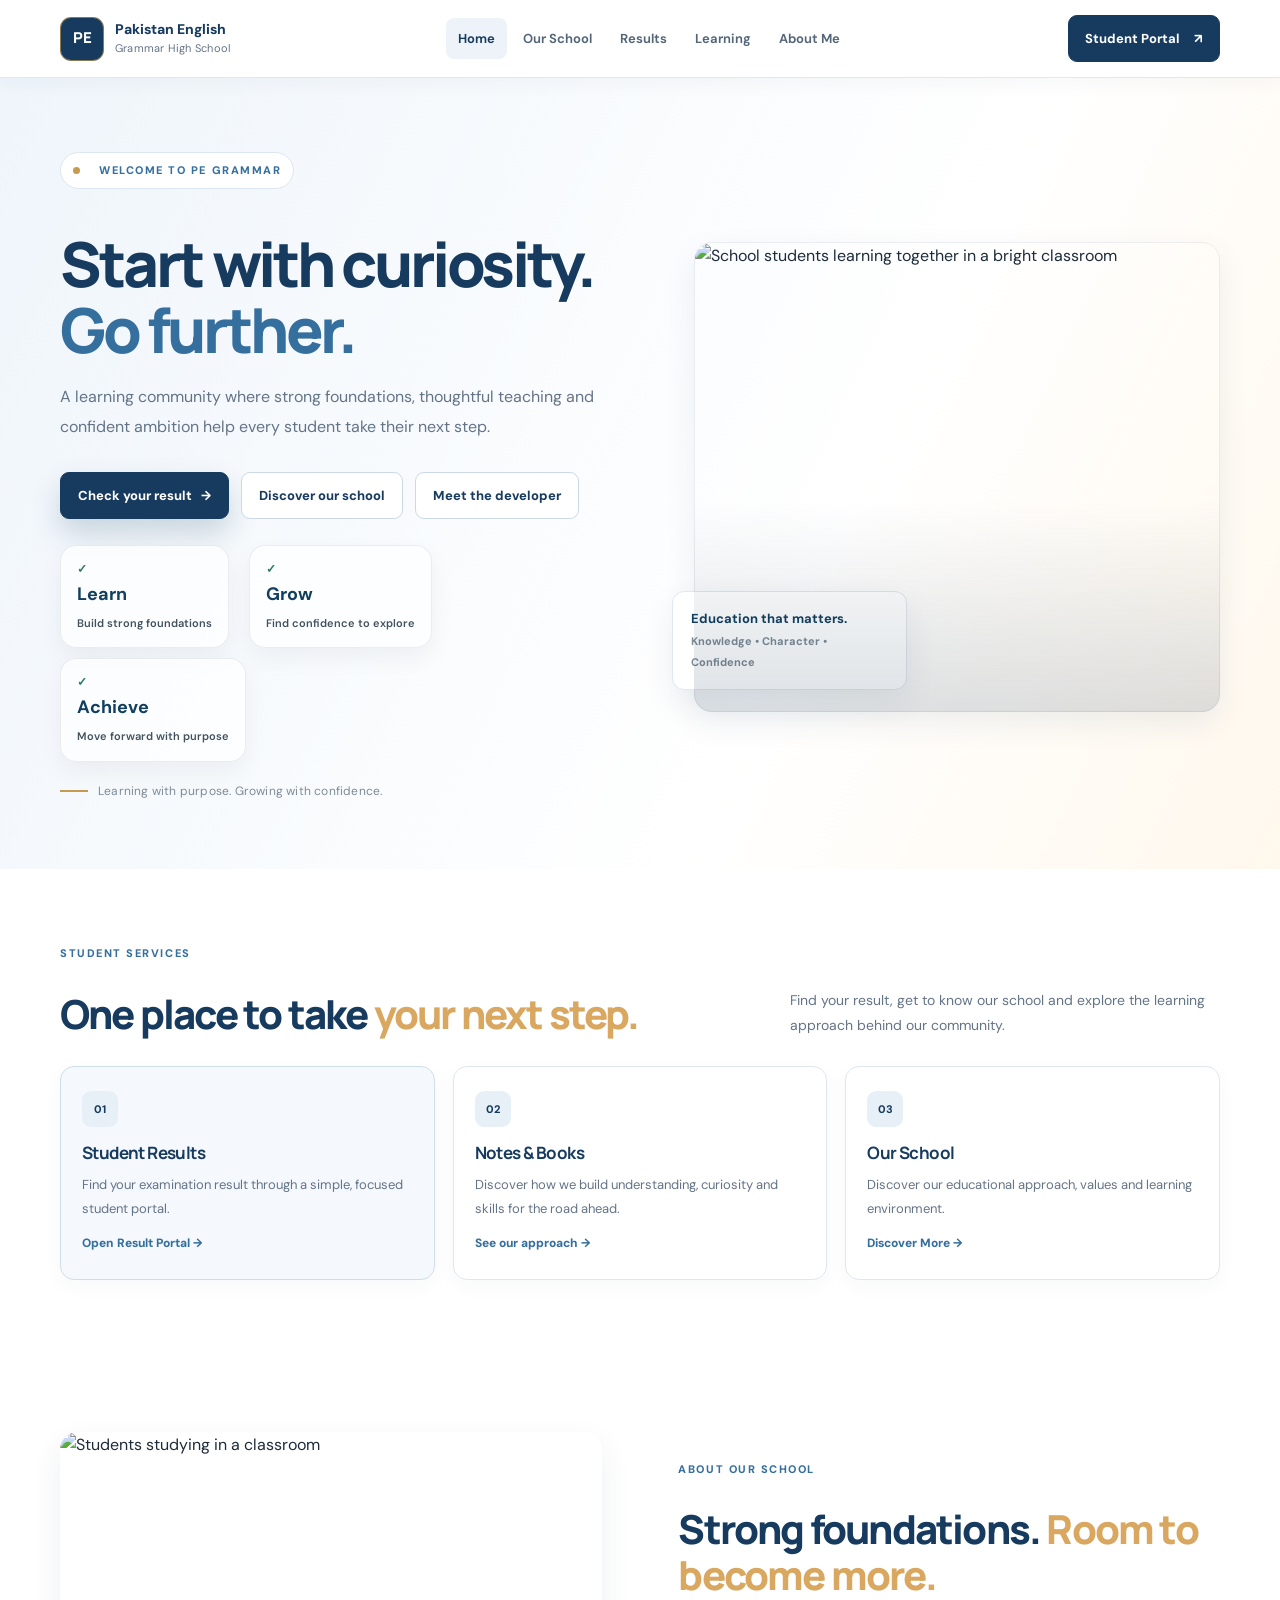
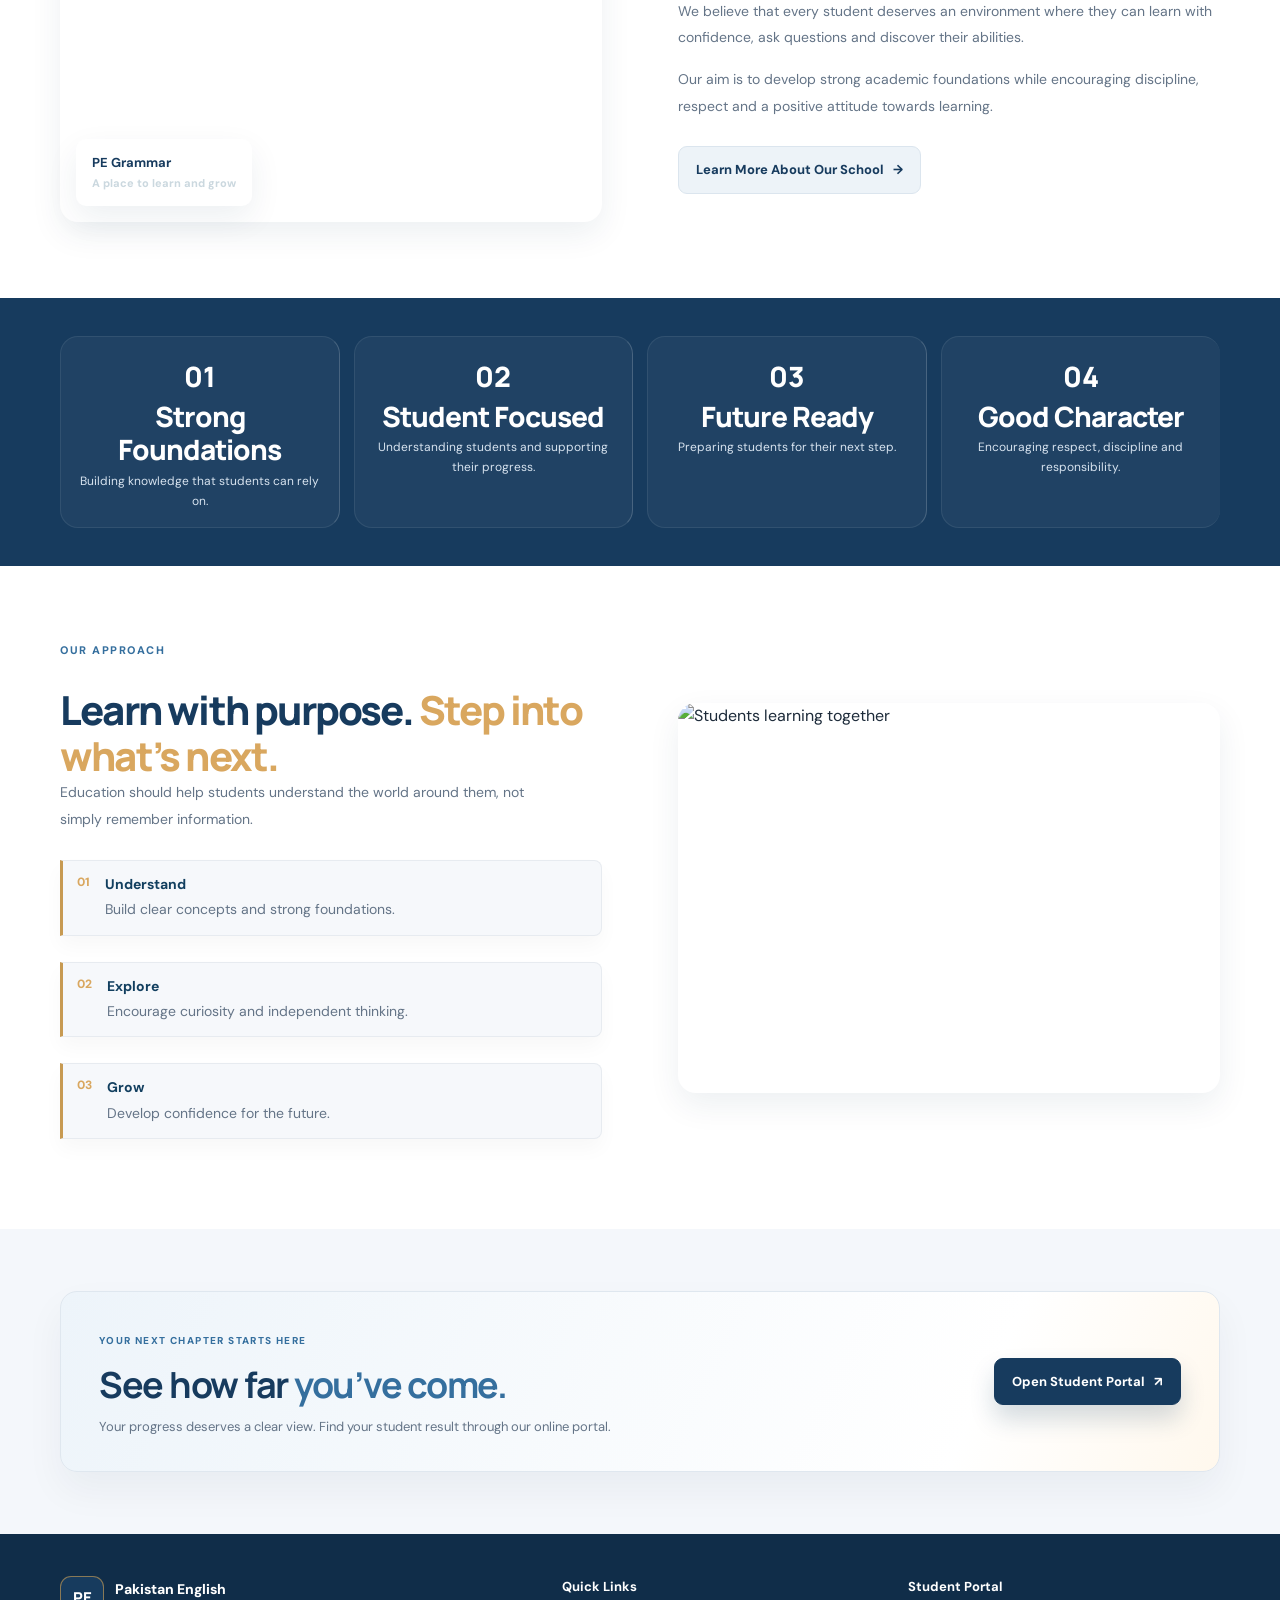
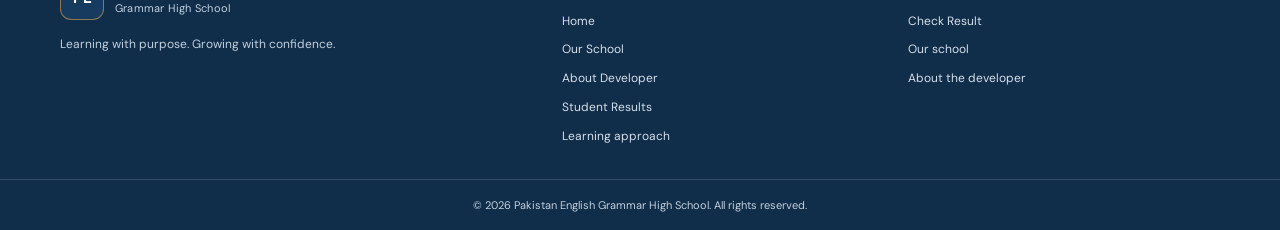
==== commit c6bef92e: "Refresh photo and developer profile stylesheet cache" ====
--- a/index.html
+++ b/index.html
@@ -15,7 +15,7 @@
     <title>Pakistan English Grammar High School</title>
 
     <link rel="stylesheet" href="home.css">
-<link rel="stylesheet" href="school-ui.css?v=20261009-4">
+<link rel="stylesheet" href="school-ui.css?v=20261009-5">
 </head>
 
 
--- a/school-ui.css
+++ b/school-ui.css
@@ -279,3 +279,14 @@
  body.results-page .result-table th{background:#e7edf3!important;color:#172b3a!important;print-color-adjust:exact;-webkit-print-color-adjust:exact}
 }
 @media(prefers-reduced-motion:reduce){*,*::before,*::after{scroll-behavior:auto!important;transition:none!important;animation:none!important}}
+
+/* Final photo polish for real school homepage and developer profile */
+body.school-site .hero-image img{width:100%;height:clamp(330px,39vw,470px);object-fit:cover;object-position:center 42%;border:1px solid rgba(23,59,94,.08)}
+body.school-site .hero-image:after{content:"";position:absolute;inset:0;border-radius:18px;background:linear-gradient(180deg,transparent 55%,rgba(16,45,73,.14));pointer-events:none}
+body:not(.school-site):not(.results-page) .profile-workspace-image{display:block;width:100%;height:205px;margin:20px 0 19px;object-fit:cover;border-radius:12px;box-shadow:0 8px 24px rgba(20,48,76,.09)}
+body:not(.school-site):not(.results-page) .identity-card{padding:24px}
+body:not(.school-site):not(.results-page) .identity-card h2{color:#173b5e!important;font-size:22px}
+body:not(.school-site):not(.results-page) .identity-card>p{color:#647487!important}
+body:not(.school-site):not(.results-page) .card-label{color:#356f9e!important}
+body:not(.school-site):not(.results-page) .identity-card ul{color:#43576b!important}
+body:not(.school-site):not(.results-page) .identity-card li:before{color:#c79a52!important}
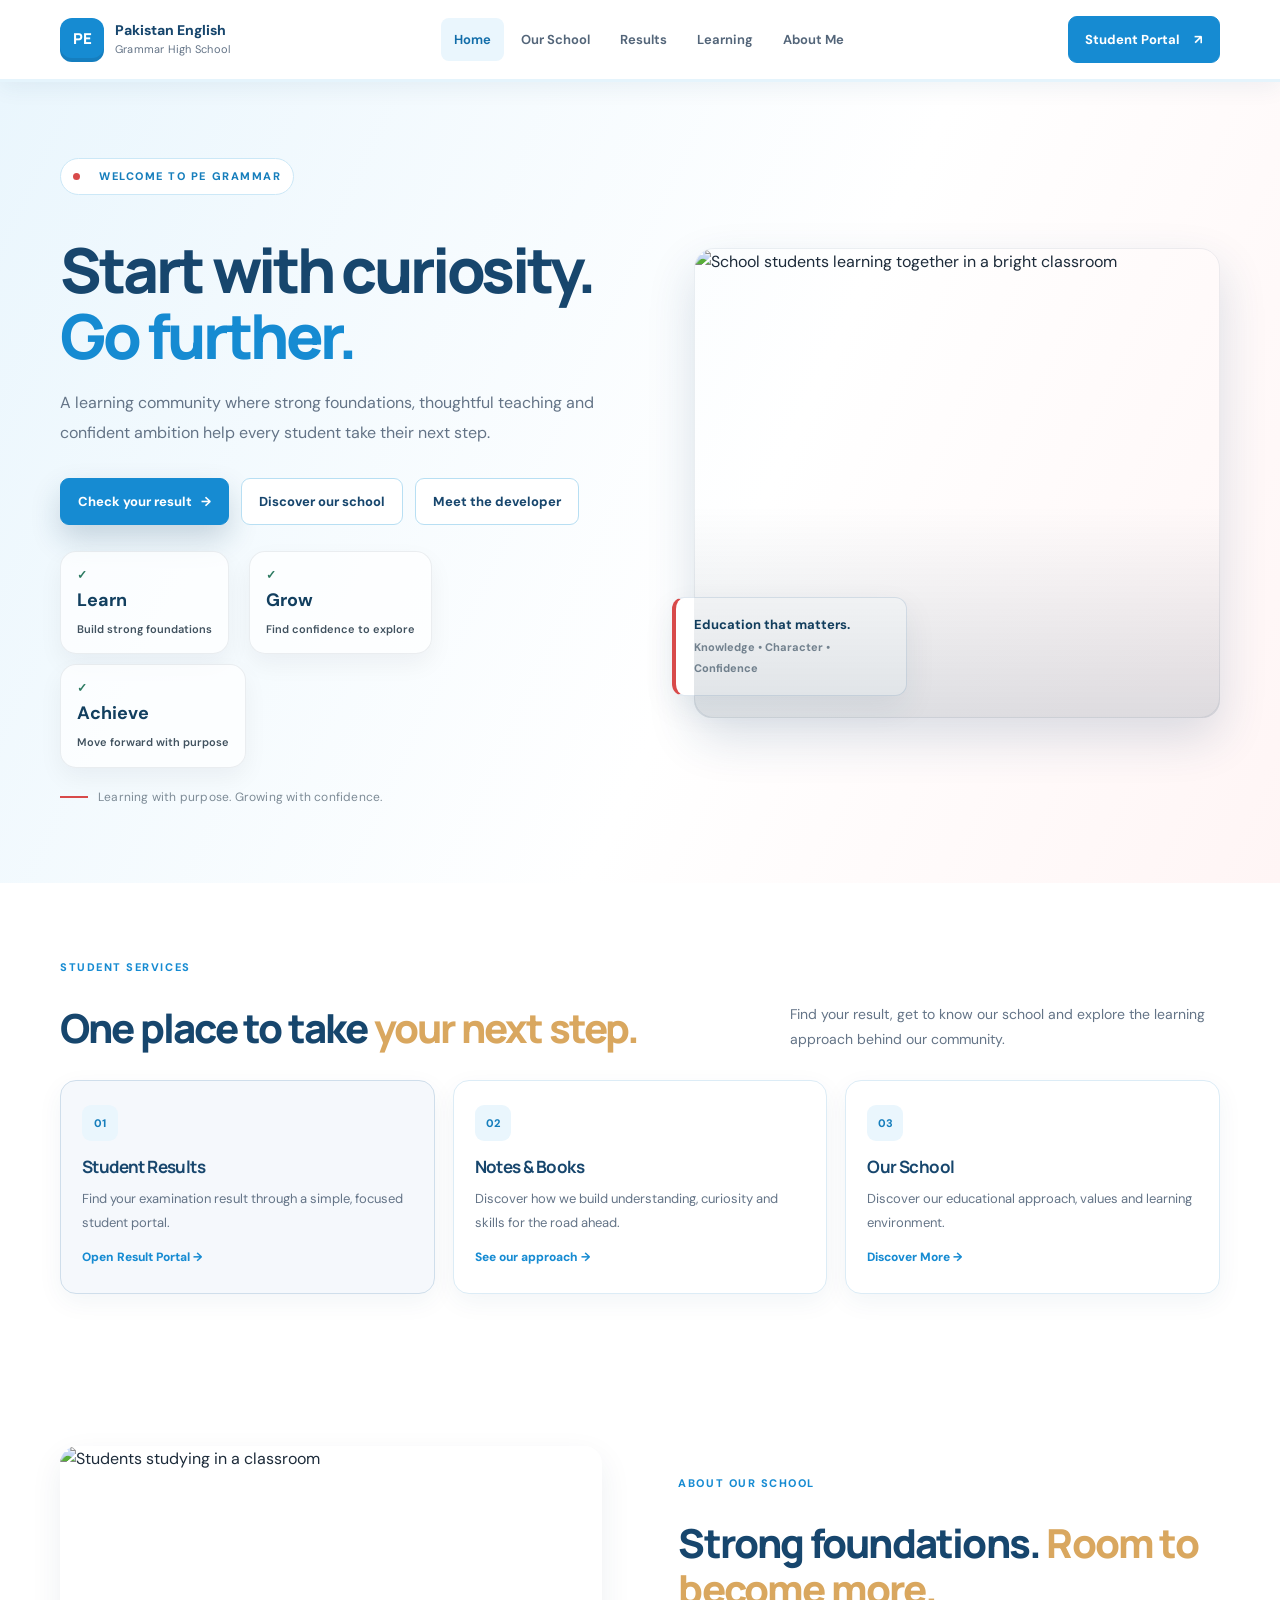
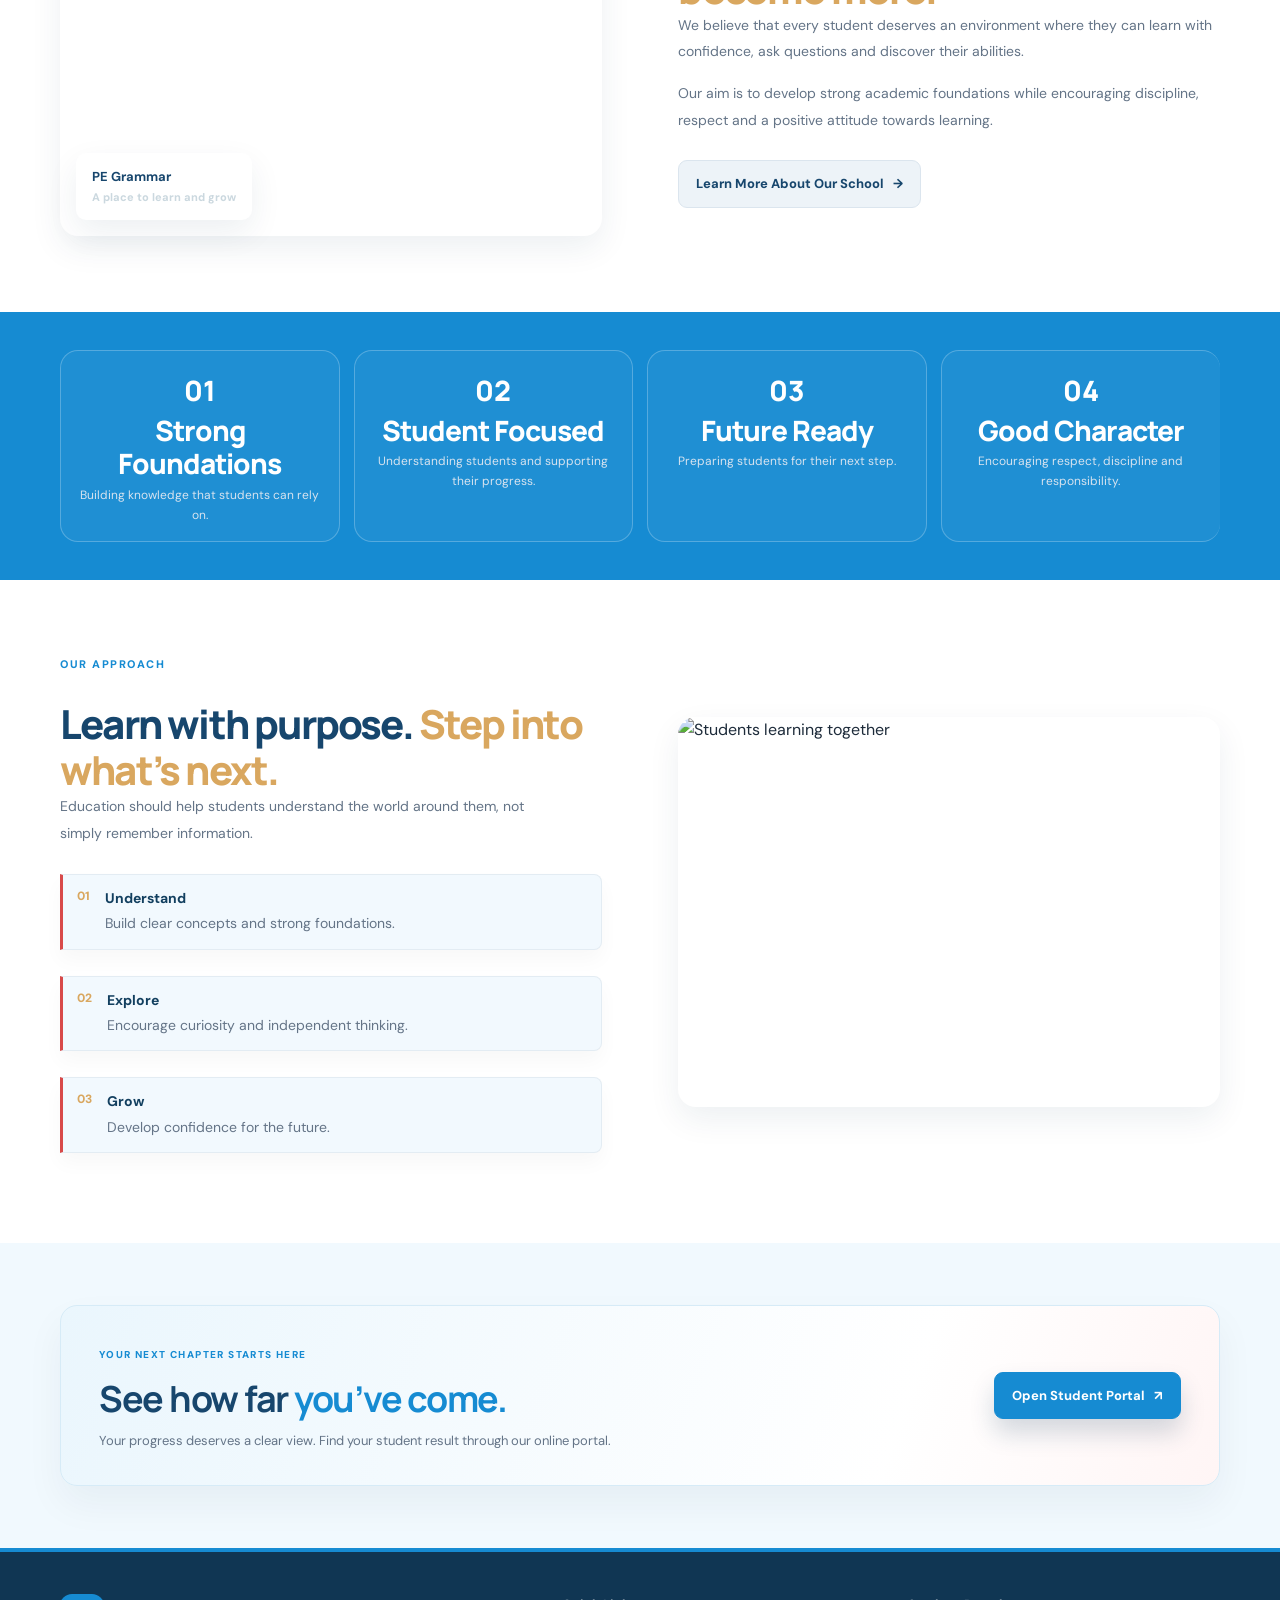
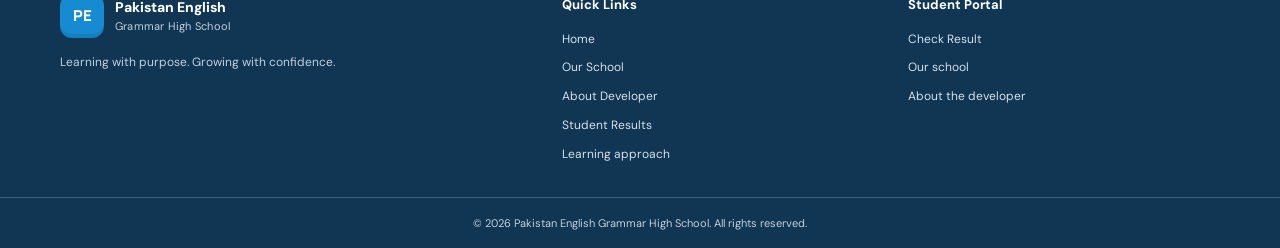
==== commit 03760118: "Refresh sky blue design styles on homepage and developer profile" ====
--- a/index.html
+++ b/index.html
@@ -15,7 +15,7 @@
     <title>Pakistan English Grammar High School</title>
 
     <link rel="stylesheet" href="home.css">
-<link rel="stylesheet" href="school-ui.css?v=20261009-5">
+<link rel="stylesheet" href="school-ui.css?v=20261009-6">
 </head>
 
 
--- a/school-ui.css
+++ b/school-ui.css
@@ -290,3 +290,64 @@
 body:not(.school-site):not(.results-page) .card-label{color:#356f9e!important}
 body:not(.school-site):not(.results-page) .identity-card ul{color:#43576b!important}
 body:not(.school-site):not(.results-page) .identity-card li:before{color:#c79a52!important}
+
+
+/* Visual refinement v6: sky blue, white, and restrained school-red accent */
+:root{--navy:#17466d;--navy-dark:#103653;--blue:#168bd2;--gold:#d84a4a;--pale:#eaf6fd;--bg:#f5faff}
+body.school-site .header{min-height:82px;background:#fff!important;border-bottom:3px solid #e5f4fc!important;box-shadow:0 5px 22px rgba(23,70,109,.07)!important}
+body.school-site .logo-mark{background:#168bd2!important;border:0!important;border-radius:12px!important;box-shadow:inset 0 -4px 0 rgba(16,54,83,.14)!important}
+body.school-site .nav a{padding:11px 13px!important;border-radius:8px!important}
+body.school-site .nav a.active{background:#eaf6fd!important;color:#126da9!important}
+body.school-site .header-button{background:#168bd2!important;border-color:#168bd2!important;border-radius:9px!important}
+body.school-site .header-button span{color:#fff!important}
+body.school-site .hero{background:linear-gradient(115deg,#eaf6fd 0%,#fff 58%,#fff5f5 100%)!important;padding-top:76px!important;padding-bottom:76px!important}
+body.school-site .hero-label{background:#fff!important;border-color:#cce8f7!important;color:#167ebc!important}
+body.school-site .hero-label span{background:#d84a4a!important}
+body.school-site .hero h1 strong,body.school-site .hero h1 span{color:#168bd2!important}
+body.school-site .button-primary,body.school-site .cta-button,body.school-site .simple-button,body.school-site .btn.primary{background:#168bd2!important;border-color:#168bd2!important}
+body.school-site .button-primary:hover,body.school-site .cta-button:hover,body.school-site .simple-button:hover,body.school-site .btn.primary:hover{background:#126da9!important}
+body.school-site .button-outline{border-color:#b8dff3!important;color:#17466d!important}
+body.school-site .hero-image img{border-radius:20px!important;box-shadow:0 20px 48px rgba(23,70,109,.16)!important}
+body.school-site .hero-image-card{border-left:4px solid #d84a4a!important}
+body.school-site .services,body.school-site .about-home,body.school-site .learning{background:#fff!important}
+body.school-site .section-top h2,body.school-site .about-text h2,body.school-site .learning-text h2,body.school-site .section-heading h2{color:#17466d!important}
+body.school-site .section-label,body.school-site .eyebrow,body.school-site .small-title{color:#168bd2!important}
+body.school-site .service-card{border:1px solid #dcecf6!important;border-radius:16px!important;box-shadow:0 8px 26px rgba(23,70,109,.055)!important;transition:transform .2s,box-shadow .2s!important}
+body.school-site .service-card:hover{transform:translateY(-4px)!important;box-shadow:0 15px 32px rgba(23,70,109,.1)!important}
+body.school-site .service-number{background:#eaf6fd!important;color:#167ebc!important}
+body.school-site .service-content h3{color:#17466d!important}
+body.school-site .service-link{color:#168bd2!important}
+body.school-site .stats{background:#168bd2!important}
+body.school-site .stats .stat{border-color:rgba(255,255,255,.24)!important}
+body.school-site .learning-list>div{border-left-color:#d84a4a!important;background:#f2f9fe!important}
+body.school-site .home-cta{background:#f1f9fe!important}
+body.school-site .cta-content{border-color:#d6ebf7!important;background:linear-gradient(110deg,#eaf6fd,#fff 72%,#fff5f5)!important}
+body.school-site .cta-content>div>span{color:#168bd2!important}
+body.school-site .cta-content h2 strong{color:#168bd2!important}
+body.school-site .footer{background:#103653!important;border-top:4px solid #168bd2!important}
+body.school-site .copyright{border-top-color:rgba(255,255,255,.2)!important}
+@media(max-width:900px){body.school-site .header{padding:12px 22px!important}body.school-site .navbar{gap:12px!important}}
+@media(max-width:600px){body.school-site .header{padding:11px 16px!important}body.school-site .hero{padding:50px 0!important}body.school-site .nav{padding-bottom:3px}}
+
+/* Keep developer profile visually related to the school site, not a dark portfolio */
+body:not(.school-site):not(.results-page) .topbar{min-height:82px!important;border-bottom:3px solid #e5f4fc!important;background:#fff!important;box-shadow:0 5px 22px rgba(23,70,109,.07)!important}
+body:not(.school-site):not(.results-page) .brand-mark{background:#168bd2!important;border:0!important;color:#fff!important;border-radius:12px!important}
+body:not(.school-site):not(.results-page) .topbar nav a{padding:10px 13px!important;border-radius:8px!important}
+body:not(.school-site):not(.results-page) .topbar nav a.active{background:#eaf6fd!important;color:#126da9!important}
+body:not(.school-site):not(.results-page) .top-action{background:#168bd2!important;border-color:#168bd2!important;color:#fff!important}
+body:not(.school-site):not(.results-page) .hero{background:linear-gradient(115deg,#eaf6fd 0%,#fff 65%,#fff5f5 100%)!important}
+body:not(.school-site):not(.results-page) .hero .eyebrow{color:#168bd2!important}
+body:not(.school-site):not(.results-page) .hero .eyebrow:before{background:#d84a4a!important;box-shadow:none!important}
+body:not(.school-site):not(.results-page) .hero h1 em,body:not(.school-site):not(.results-page) .intro h2 em,body:not(.school-site):not(.results-page) .closing h2 em{color:#168bd2!important}
+body:not(.school-site):not(.results-page) .button-gold{background:#168bd2!important;border-color:#168bd2!important;color:#fff!important}
+body:not(.school-site):not(.results-page) .identity-card{padding:22px!important;border-radius:18px!important;border:1px solid #dcecf6!important;box-shadow:0 18px 45px rgba(23,70,109,.1)!important}
+body:not(.school-site):not(.results-page) .identity-card .card-label{color:#168bd2!important}
+body:not(.school-site):not(.results-page) .profile-workspace-image{height:180px!important;object-position:center 48%!important;border-radius:13px!important}
+body:not(.school-site):not(.results-page) .identity-card h2{font-size:21px!important;color:#17466d!important}
+body:not(.school-site):not(.results-page) .identity-card li:before{color:#d84a4a!important}
+body:not(.school-site):not(.results-page) .service-item,body:not(.school-site):not(.results-page) .skill,body:not(.school-site):not(.results-page) .timeline article{border:1px solid #dcecf6!important;border-radius:15px!important;box-shadow:0 8px 24px rgba(23,70,109,.05)!important;transition:transform .2s,box-shadow .2s!important}
+body:not(.school-site):not(.results-page) .service-item:hover,body:not(.school-site):not(.results-page) .skill:hover,body:not(.school-site):not(.results-page) .timeline article:hover{transform:translateY(-3px)!important;box-shadow:0 14px 30px rgba(23,70,109,.09)!important}
+body:not(.school-site):not(.results-page) .service-item>span,body:not(.school-site):not(.results-page) .skill>span,body:not(.school-site):not(.results-page) .year{color:#d84a4a!important}
+body:not(.school-site):not(.results-page) .achievements{background:#eaf6fd!important;border-block-color:#d5eaf6!important}
+body:not(.school-site):not(.results-page) .closing{border-top:1px solid #dcecf6!important}
+body:not(.school-site):not(.results-page) footer{border-top:4px solid #168bd2!important;background:#103653!important}
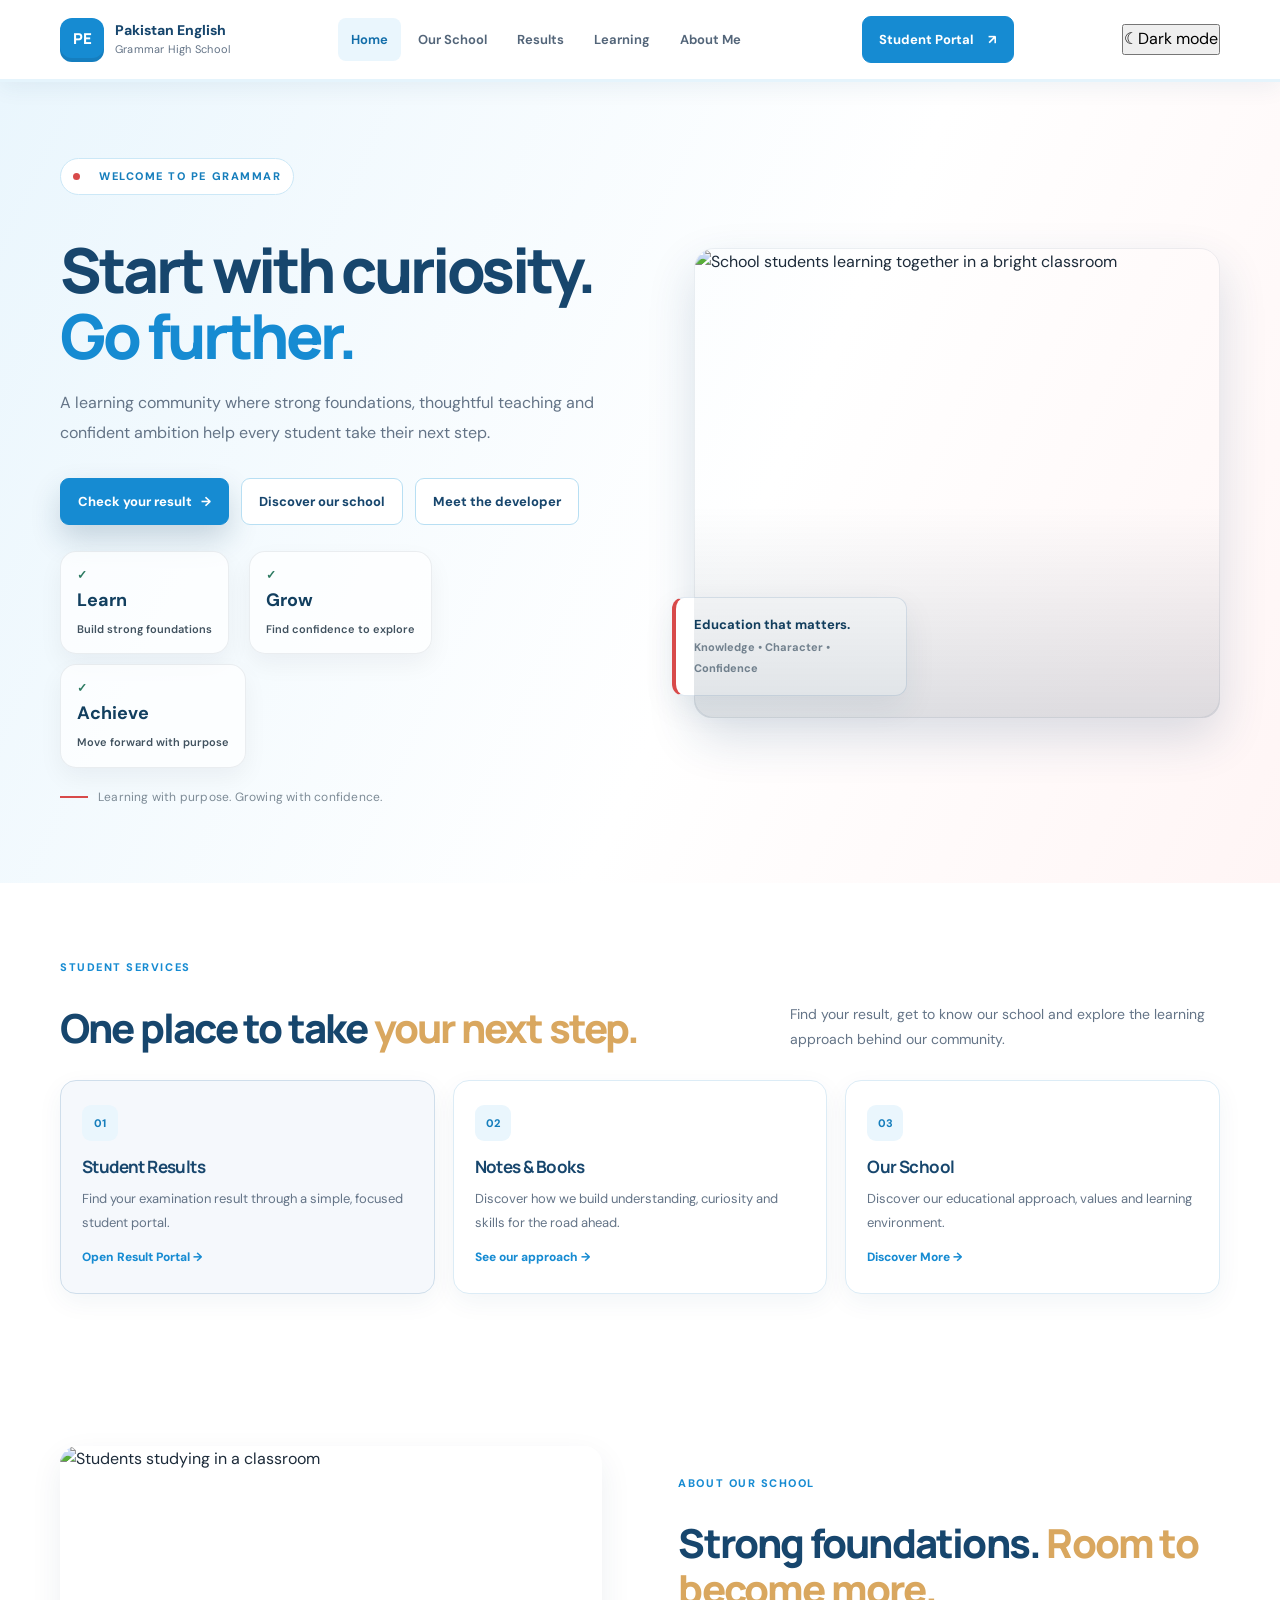
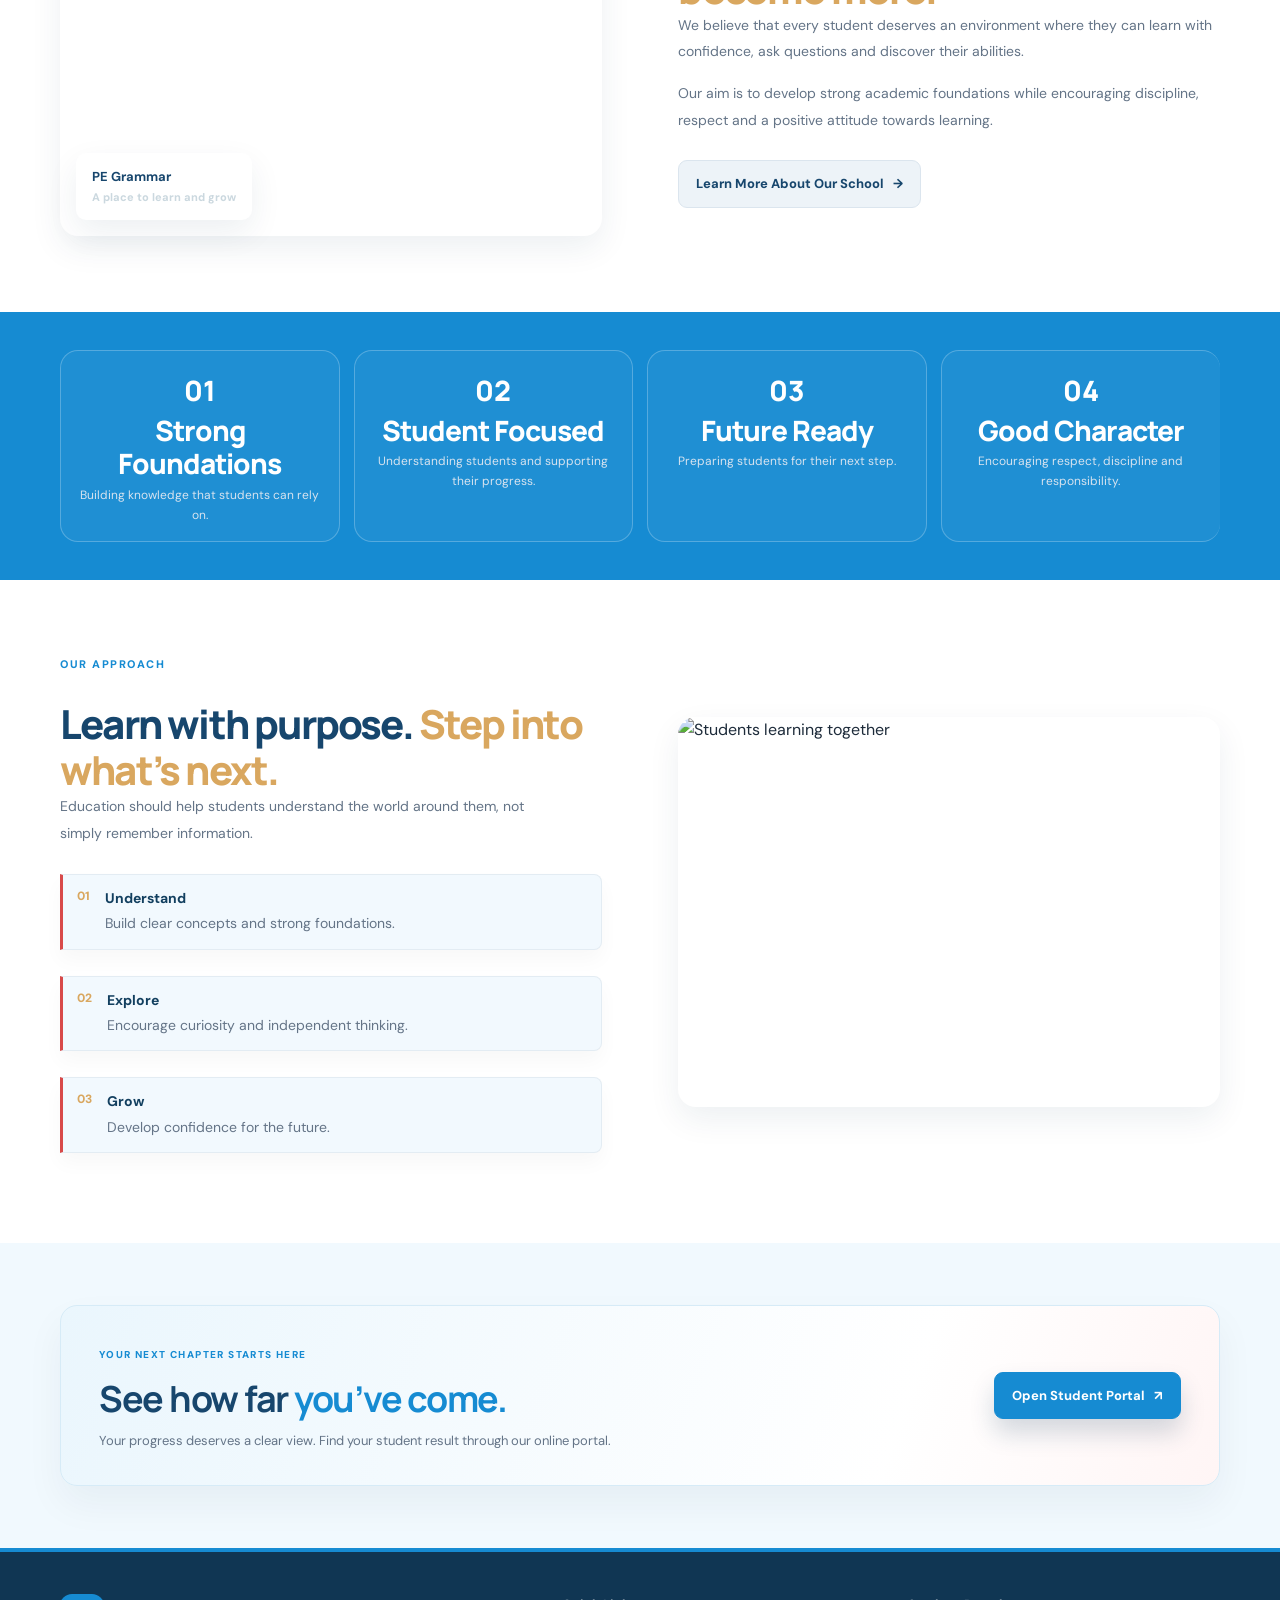
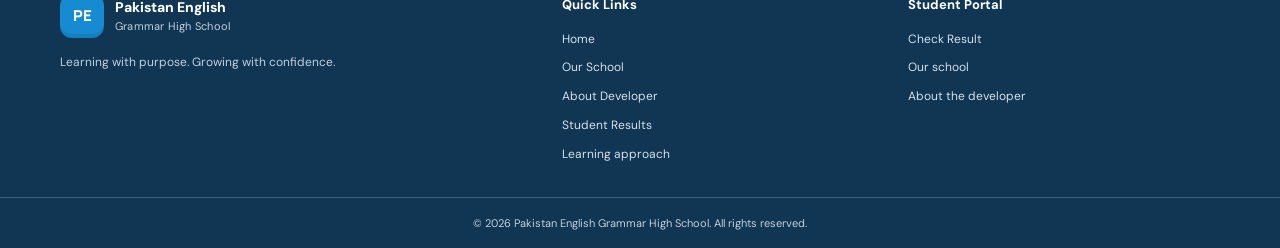
==== commit 2c8828c8: "Add shared theme toggle to index.html" ====
--- a/index.html
+++ b/index.html
@@ -10,12 +10,13 @@
 
     <meta name="description"
           content="Official website of Pakistan English Grammar High School.">
-    <meta name="theme-color" content="#173b5e">
+    <meta name="theme-color" content="#f7fbff">
 
     <title>Pakistan English Grammar High School</title>
 
     <link rel="stylesheet" href="home.css">
 <link rel="stylesheet" href="school-ui.css?v=20261009-6">
+    <link rel="stylesheet" href="theme.css">
 </head>
 
 
@@ -72,6 +73,7 @@
                 Student Portal
                 <span>↗</span>
             </a>
+            <button class="theme-toggle" id="themeToggle" type="button" aria-label="Switch to dark mode" title="Switch theme"><span class="theme-icon" aria-hidden="true">☾</span><span class="theme-label">Dark mode</span></button>
 
         </div>
 
@@ -714,6 +716,7 @@
     </footer>
 
 
+<script src="theme.js"></script>
 </body>
 
 </html>
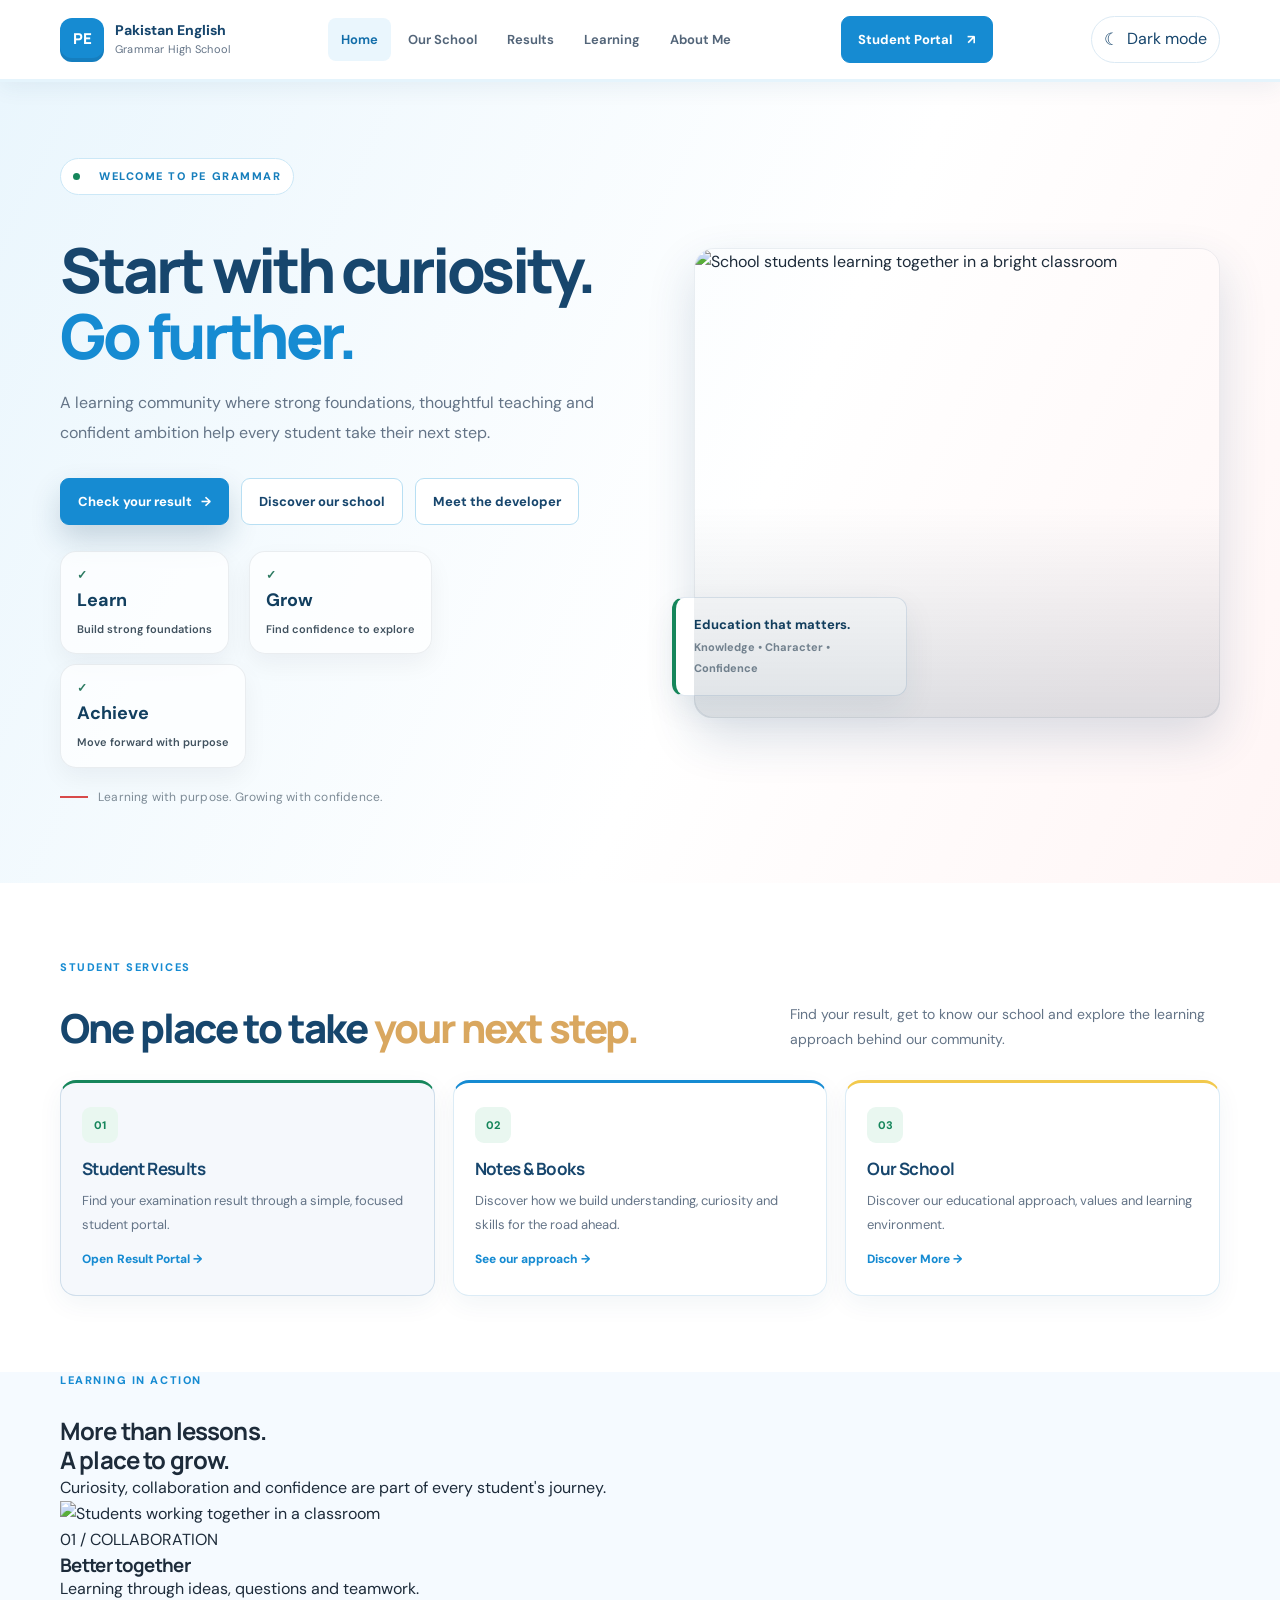
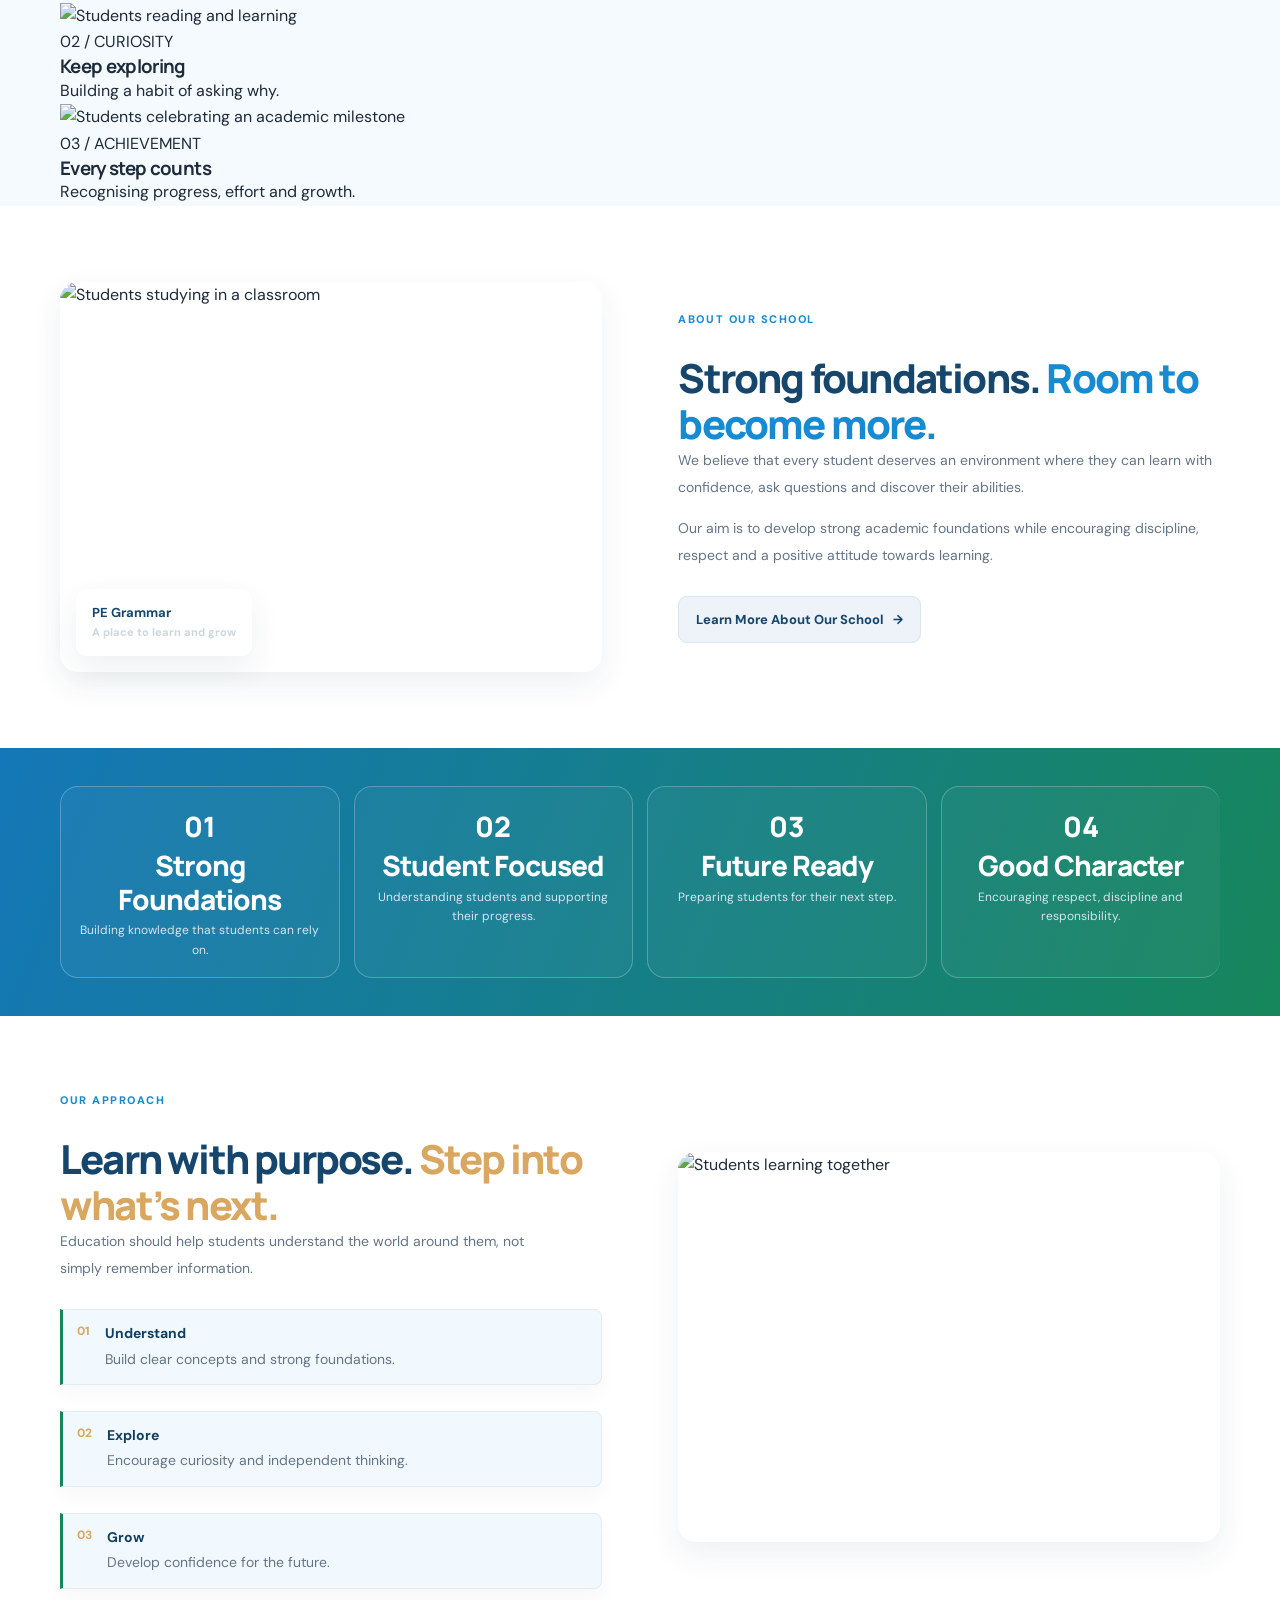
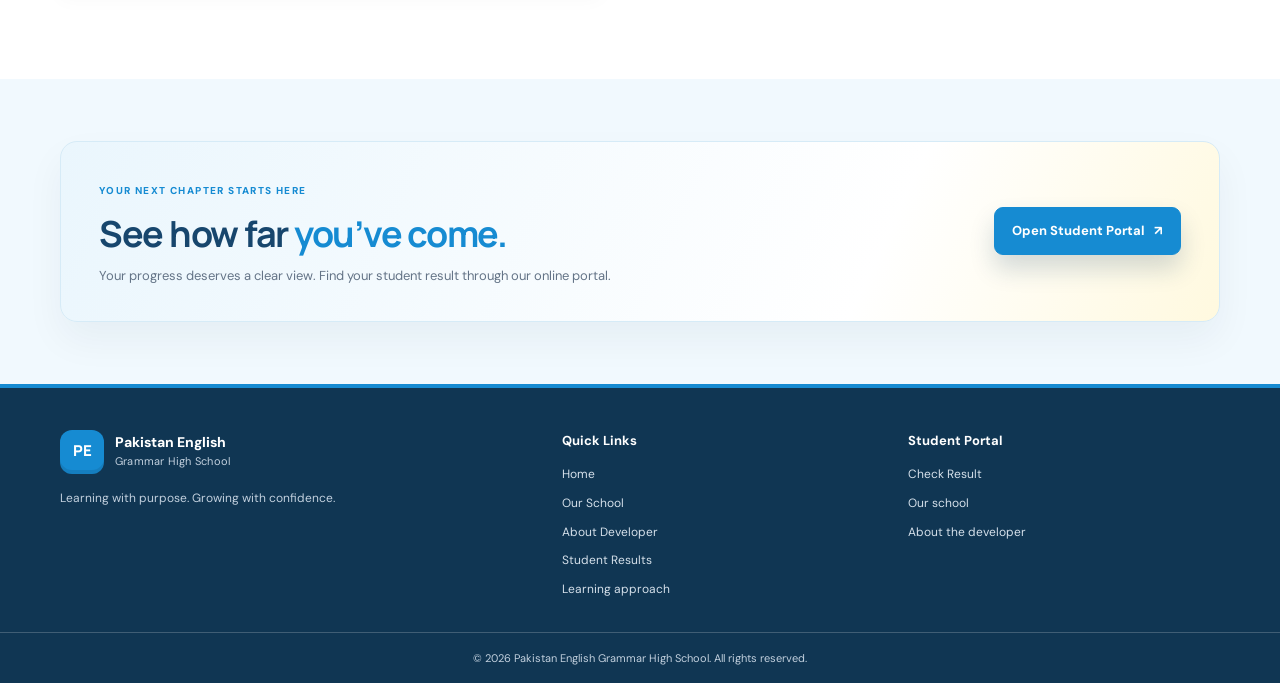
==== commit b5398916: "Add contemporary education photo gallery to homepage" ====
--- a/index.html
+++ b/index.html
@@ -175,7 +175,7 @@
                 <div class="hero-image">
 
                     <img
-                        src="https://images.unsplash.com/photo-1509062522246-3755977927d7?auto=format&fit=crop&w=1400&q=90"
+                        src="https://images.unsplash.com/photo-1529390079861-591de354faf5?auto=format&fit=crop&w=1400&q=90"
                         alt="School students learning together in a bright classroom" loading="eager" fetchpriority="high">
 
 
@@ -325,6 +325,37 @@
 
 
         <!-- =========================
+             LEARNING GALLERY
+        ========================== -->
+
+        <section class="learning-gallery" aria-labelledby="gallery-title">
+            <div class="container">
+                <div class="gallery-heading">
+                    <div>
+                        <span class="section-label">LEARNING IN ACTION</span>
+                        <h2 id="gallery-title">More than lessons.<br><span>A place to grow.</span></h2>
+                    </div>
+                    <p>Curiosity, collaboration and confidence are part of every student's journey.</p>
+                </div>
+                <div class="gallery-grid">
+                    <article class="gallery-card gallery-card-large">
+                        <img src="https://images.unsplash.com/photo-1427504494785-3a9ca7044f45?auto=format&fit=crop&w=1100&q=85" alt="Students working together in a classroom" loading="lazy">
+                        <div class="gallery-caption"><span>01 / COLLABORATION</span><h3>Better together</h3><p>Learning through ideas, questions and teamwork.</p></div>
+                    </article>
+                    <article class="gallery-card">
+                        <img src="https://images.unsplash.com/photo-1503676260728-1c00da094a0b?auto=format&fit=crop&w=900&q=85" alt="Students reading and learning" loading="lazy">
+                        <div class="gallery-caption"><span>02 / CURIOSITY</span><h3>Keep exploring</h3><p>Building a habit of asking why.</p></div>
+                    </article>
+                    <article class="gallery-card">
+                        <img src="https://images.unsplash.com/photo-1523050854058-8df90110c9f1?auto=format&fit=crop&w=900&q=85" alt="Students celebrating an academic milestone" loading="lazy">
+                        <div class="gallery-caption"><span>03 / ACHIEVEMENT</span><h3>Every step counts</h3><p>Recognising progress, effort and growth.</p></div>
+                    </article>
+                </div>
+            </div>
+        </section>
+
+
+        <!-- =========================
              ABOUT
         ========================== -->
 
@@ -336,7 +367,7 @@
                 <div class="about-image">
 
                     <img
-                        src="https://images.unsplash.com/photo-1509062522246-3755977927d7?auto=format&fit=crop&w=1100&q=85"
+                        src="https://images.unsplash.com/photo-1523240795612-9a054b0db644?auto=format&fit=crop&w=1100&q=85"
                         alt="Students studying in a classroom">
 
                     <div class="image-tag">
--- a/theme.css
+++ b/theme.css
@@ -0,0 +1,166 @@
+/* Shared theme and visual polish for StudentResultPortal */
+:root{
+  color-scheme:light;
+  --sr-blue:#168bd2;
+  --sr-blue-deep:#126da9;
+  --sr-green:#16865b;
+  --sr-yellow:#f2c94c;
+  --sr-ink:#17324b;
+  --sr-muted:#63788b;
+  --sr-surface:#ffffff;
+  --sr-surface-soft:#f4f9fd;
+  --sr-border:#dceaf4;
+  --sr-shadow:0 14px 38px rgba(24,67,101,.08);
+}
+html{scroll-behavior:smooth}
+body{transition:background-color .22s ease,color .22s ease}
+.theme-toggle{
+  display:inline-flex;align-items:center;justify-content:center;gap:8px;
+  min-height:40px;padding:9px 12px;border:1px solid var(--sr-border);
+  border-radius:999px;background:#fff;color:#17466d;font:700 12px/1.2 inherit;
+  font-family:inherit;cursor:pointer;white-space:nowrap;transition:all .2s ease;
+}
+.theme-toggle:hover{border-color:var(--sr-blue);transform:translateY(-1px)}
+.theme-icon{font-size:17px;line-height:1}
+body.school-site .navbar,body.results-page .portal-nav,body:not(.school-site):not(.results-page) .topbar{gap:12px}
+body.school-site .nav,body.school-site .menu{align-items:center}
+body.school-site .nav a,body.school-site .menu a,body.results-page .portal-nav nav a,body:not(.school-site):not(.results-page) .topbar nav a{white-space:nowrap}
+body.school-site .hero h1 strong,body.school-site .hero h1 span,
+body.school-site .about-hero h1 span,body.school-site .about-text h2 span{color:var(--sr-blue)!important}
+body.school-site .hero-label span{background:var(--sr-green)!important}
+body.school-site .button-primary,body.school-site .header-button,body.school-site .cta-button,
+body.school-site .result-btn,body.school-site .simple-button,body.school-site .btn.primary,
+body:not(.school-site):not(.results-page) .top-action,body:not(.school-site):not(.results-page) .button-gold,
+body.results-page #searchBtn,body.results-page #printBtn{
+  background:var(--sr-blue)!important;border-color:var(--sr-blue)!important;color:#fff!important
+}
+body.school-site .service-card.featured{border-top:3px solid var(--sr-green)!important}
+body.school-site .service-card:nth-child(2){border-top:3px solid var(--sr-blue)!important}
+body.school-site .service-card:nth-child(3){border-top:3px solid var(--sr-yellow)!important}
+body.school-site .service-number{background:#e9f7f0!important;color:var(--sr-green)!important}
+body.school-site .learning-list>div{border-left-color:var(--sr-green)!important}
+body.school-site .stats{background:linear-gradient(110deg,#1477b7,#16865b)!important}
+body.school-site .cta-content{background:linear-gradient(115deg,#eaf6fd 0%,#fff 70%,#fff9df 100%)!important}
+body.school-site .hero-image-card{border-left-color:var(--sr-green)!important}
+body:not(.school-site):not(.results-page) .hero .eyebrow:before{background:var(--sr-green)!important}
+body:not(.school-site):not(.results-page) .service-item>span,
+body:not(.school-site):not(.results-page) .skill>span,
+body:not(.school-site):not(.results-page) .year{color:var(--sr-green)!important}
+body:not(.school-site):not(.results-page) .identity-card li:before{color:var(--sr-green)!important}
+body.results-page .portal-nav{display:flex;align-items:center;flex-wrap:wrap}
+body.results-page .container>.header{padding:34px 0 22px}
+body.results-page .header h1{letter-spacing:-.04em}
+body.results-page .search-box{border-top:4px solid var(--sr-blue)!important}
+body.results-page .summary-box:nth-child(1){border-top:3px solid var(--sr-blue)!important}
+body.results-page .summary-box:nth-child(2){border-top:3px solid var(--sr-green)!important}
+body.results-page .summary-box:nth-child(3){border-top:3px solid var(--sr-yellow)!important}
+body.results-page .summary-box:nth-child(4){border-top:3px solid var(--sr-green)!important}
+body.results-page .result-header{border-bottom-color:var(--sr-blue)!important}
+body.results-page .result-table th{background:#17466d!important}
+body.results-page .portal-mark{background:var(--sr-blue)!important}
+body.results-page .portal-nav nav a.active{background:#eaf6fd!important;color:var(--sr-blue-deep)!important}
+body:not(.school-site):not(.results-page) .topbar{display:flex;align-items:center;flex-wrap:wrap}
+@media(max-width:900px){
+  .theme-toggle{min-height:36px;padding:8px 10px}
+  body.school-site .navbar .theme-toggle{order:4}
+  body.results-page .portal-nav .theme-toggle{order:4}
+  body:not(.school-site):not(.results-page) .topbar .theme-toggle{order:4}
+}
+@media(max-width:600px){
+  .theme-toggle .theme-label{display:none}
+  .theme-toggle{width:40px;height:40px;padding:8px}
+}
+/* Dark theme is opt-in; the default is always the light theme. */
+html[data-theme="dark"]{color-scheme:dark}
+html[data-theme="dark"] body{background:#0c1723!important;color:#e7eff7!important}
+html[data-theme="dark"] body.school-site .header,
+html[data-theme="dark"] body:not(.school-site):not(.results-page) .topbar,
+html[data-theme="dark"] body.results-page .portal-nav{background:#111f2d!important;border-color:#20384b!important;box-shadow:0 5px 22px rgba(0,0,0,.18)!important}
+html[data-theme="dark"] body.school-site .logo-text strong,
+html[data-theme="dark"] body.school-site .logo-text span,
+html[data-theme="dark"] body.school-site .nav a,
+html[data-theme="dark"] body.school-site .menu a,
+html[data-theme="dark"] body:not(.school-site):not(.results-page) .brand strong,
+html[data-theme="dark"] body:not(.school-site):not(.results-page) .brand small,
+html[data-theme="dark"] body:not(.school-site):not(.results-page) .topbar nav a,
+html[data-theme="dark"] body.results-page .portal-brand strong,
+html[data-theme="dark"] body.results-page .portal-brand small,
+html[data-theme="dark"] body.results-page .portal-nav nav a{color:#dce8f3!important}
+html[data-theme="dark"] body.school-site .nav a.active,
+html[data-theme="dark"] body.school-site .menu a.active,
+html[data-theme="dark"] body:not(.school-site):not(.results-page) .topbar nav a.active,
+html[data-theme="dark"] body.results-page .portal-nav nav a.active{background:#183a52!important;color:#8dd2ff!important}
+html[data-theme="dark"] .theme-toggle{background:#172b3d;color:#e7eff7;border-color:#2c465b}
+html[data-theme="dark"] body.school-site .hero,
+html[data-theme="dark"] body:not(.school-site):not(.results-page) .hero,
+html[data-theme="dark"] body:not(.school-site):not(.results-page) .closing,
+html[data-theme="dark"] body.school-site .home-cta{background:linear-gradient(120deg,#102437,#101d2a 70%,#22251f)!important;color:#e7eff7!important}
+html[data-theme="dark"] body.school-site .services,
+html[data-theme="dark"] body.school-site .about-home,
+html[data-theme="dark"] body.school-site .learning,
+html[data-theme="dark"] body.school-site .about-introduction,
+html[data-theme="dark"] body.school-site .school-values,
+html[data-theme="dark"] body.school-site .learning-section,
+html[data-theme="dark"] body:not(.school-site):not(.results-page) .intro,
+html[data-theme="dark"] body:not(.school-site):not(.results-page) .services-section,
+html[data-theme="dark"] body:not(.school-site):not(.results-page) .skills{background:#0c1723!important;color:#e7eff7!important}
+html[data-theme="dark"] body.school-site .hero h1,
+html[data-theme="dark"] body.school-site .section-top h2,
+html[data-theme="dark"] body.school-site .about-text h2,
+html[data-theme="dark"] body.school-site .learning-text h2,
+html[data-theme="dark"] body.school-site .about-hero h1,
+html[data-theme="dark"] body.school-site .section-heading h2,
+html[data-theme="dark"] body:not(.school-site):not(.results-page) .hero h1,
+html[data-theme="dark"] body:not(.school-site):not(.results-page) .intro h2,
+html[data-theme="dark"] body:not(.school-site):not(.results-page) .section-head h2,
+html[data-theme="dark"] body:not(.school-site):not(.results-page) .closing h2{color:#eef6ff!important}
+html[data-theme="dark"] body.school-site p,
+html[data-theme="dark"] body:not(.school-site):not(.results-page) p,
+html[data-theme="dark"] body.school-site .hero-trust span,
+html[data-theme="dark"] body.school-site .stat p{color:#b8c9d9!important}
+html[data-theme="dark"] body.school-site .service-card,
+html[data-theme="dark"] body.school-site .value-card,
+html[data-theme="dark"] body.school-site .faculty-card,
+html[data-theme="dark"] body:not(.school-site):not(.results-page) .identity-card,
+html[data-theme="dark"] body:not(.school-site):not(.results-page) .service-item,
+html[data-theme="dark"] body:not(.school-site):not(.results-page) .skill,
+html[data-theme="dark"] body:not(.school-site):not(.results-page) .timeline article{background:#122232!important;color:#e7eff7!important;border-color:#294255!important;box-shadow:0 12px 30px rgba(0,0,0,.15)!important}
+html[data-theme="dark"] body.school-site .service-content h3,
+html[data-theme="dark"] body.school-site .service-content p,
+html[data-theme="dark"] body.school-site .trust-item strong,
+html[data-theme="dark"] body:not(.school-site):not(.results-page) .identity-card h2,
+html[data-theme="dark"] body:not(.school-site):not(.results-page) .service-item h3,
+html[data-theme="dark"] body:not(.school-site):not(.results-page) .skill h3,
+html[data-theme="dark"] body:not(.school-site):not(.results-page) .timeline h3{color:#e7eff7!important}
+html[data-theme="dark"] body.school-site .learning-list>div{background:#13283a!important;border-left-color:var(--sr-green)!important}
+html[data-theme="dark"] body.school-site .cta-content{background:#122232!important;border-color:#294255!important}
+html[data-theme="dark"] body.school-site .footer,
+html[data-theme="dark"] body.school-site .footer-grid,
+html[data-theme="dark"] body:not(.school-site):not(.results-page) footer,
+html[data-theme="dark"] body.results-page .site-footer{background:#08121c!important;color:#dce8f3!important;border-color:#1d4057!important}
+html[data-theme="dark"] body.school-site .copyright,
+html[data-theme="dark"] body.school-site .footer-menu a,
+html[data-theme="dark"] body.school-site .footer-brand p,
+html[data-theme="dark"] body:not(.school-site):not(.results-page) footer p{color:#c0d0de!important}
+html[data-theme="dark"] body.results-page .container>.header h1,
+html[data-theme="dark"] body.results-page .container>.header h2{color:#edf6ff!important}
+html[data-theme="dark"] body.results-page .container>.header h2,
+html[data-theme="dark"] body.results-page .portal-kicker{color:#b7cad9!important}
+html[data-theme="dark"] body.results-page .search-box,
+html[data-theme="dark"] body.results-page .result-card{background:#122232!important;color:#e7eff7!important;border-color:#294255!important}
+html[data-theme="dark"] body.results-page .input-group label{color:#d6e3ef!important}
+html[data-theme="dark"] body.results-page .input-group input,
+html[data-theme="dark"] body.results-page .input-group select{background:#0c1723!important;color:#e7eff7!important;border-color:#365166!important}
+html[data-theme="dark"] body.results-page .result-sheet{background:#fff!important;color:#17324b!important;border-color:#dfe7ef!important}
+html[data-theme="dark"] body.results-page .result-sheet *{color:inherit}
+html[data-theme="dark"] body.results-page .result-sheet .institution-name{color:#17466d!important}
+html[data-theme="dark"] body.results-page .result-sheet .result-title{color:#40556a!important}
+html[data-theme="dark"] body.results-page .result-sheet .result-subtitle,
+html[data-theme="dark"] body.results-page .result-sheet .meta-item span,
+html[data-theme="dark"] body.results-page .result-sheet .summary-box span,
+html[data-theme="dark"] body.results-page .result-sheet .signature-box{color:#63788b!important}
+html[data-theme="dark"] body.results-page .result-sheet .meta-item{background:#f5f8fb!important;border-color:#e2e9f0!important}
+html[data-theme="dark"] body.results-page .result-sheet .meta-item strong,
+html[data-theme="dark"] body.results-page .result-sheet .summary-box strong{color:#17466d!important}
+html[data-theme="dark"] body.results-page .result-table td{color:#27394b!important}
+@media(prefers-reduced-motion:reduce){html{scroll-behavior:auto}}
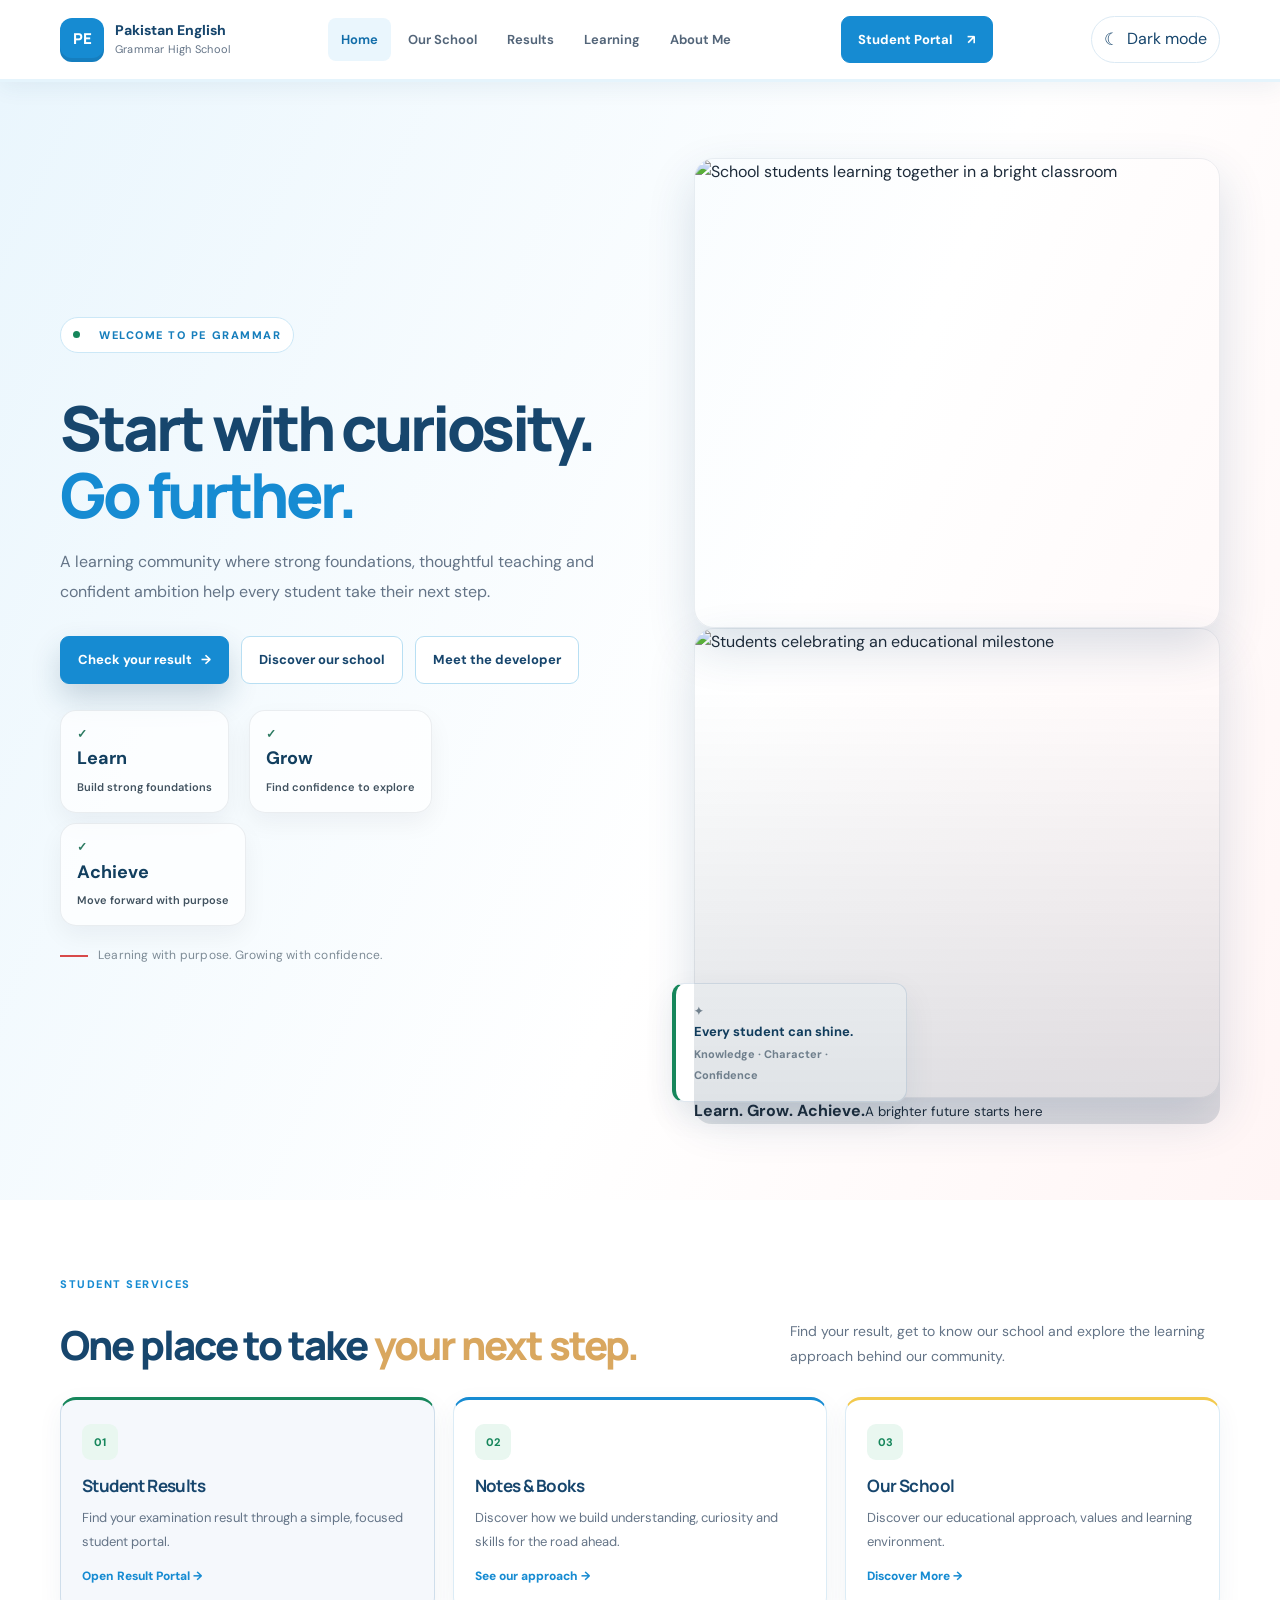
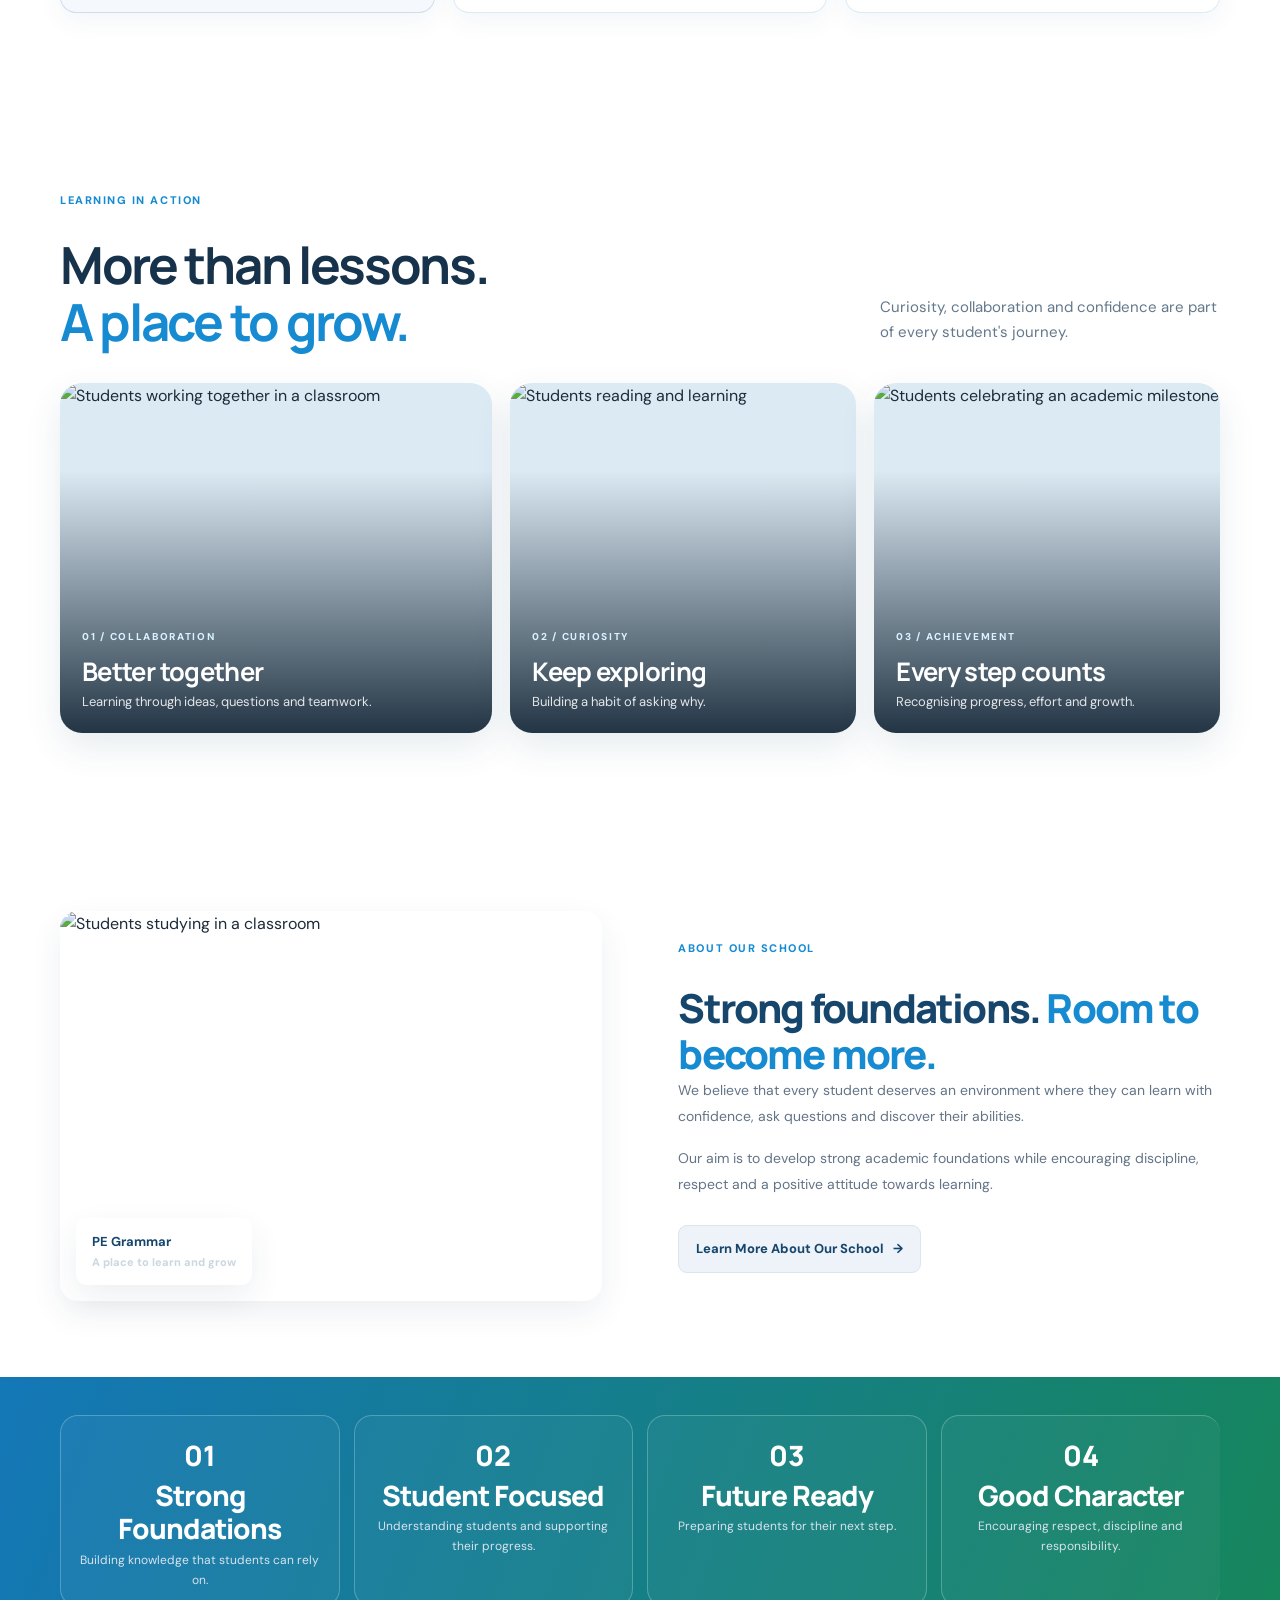
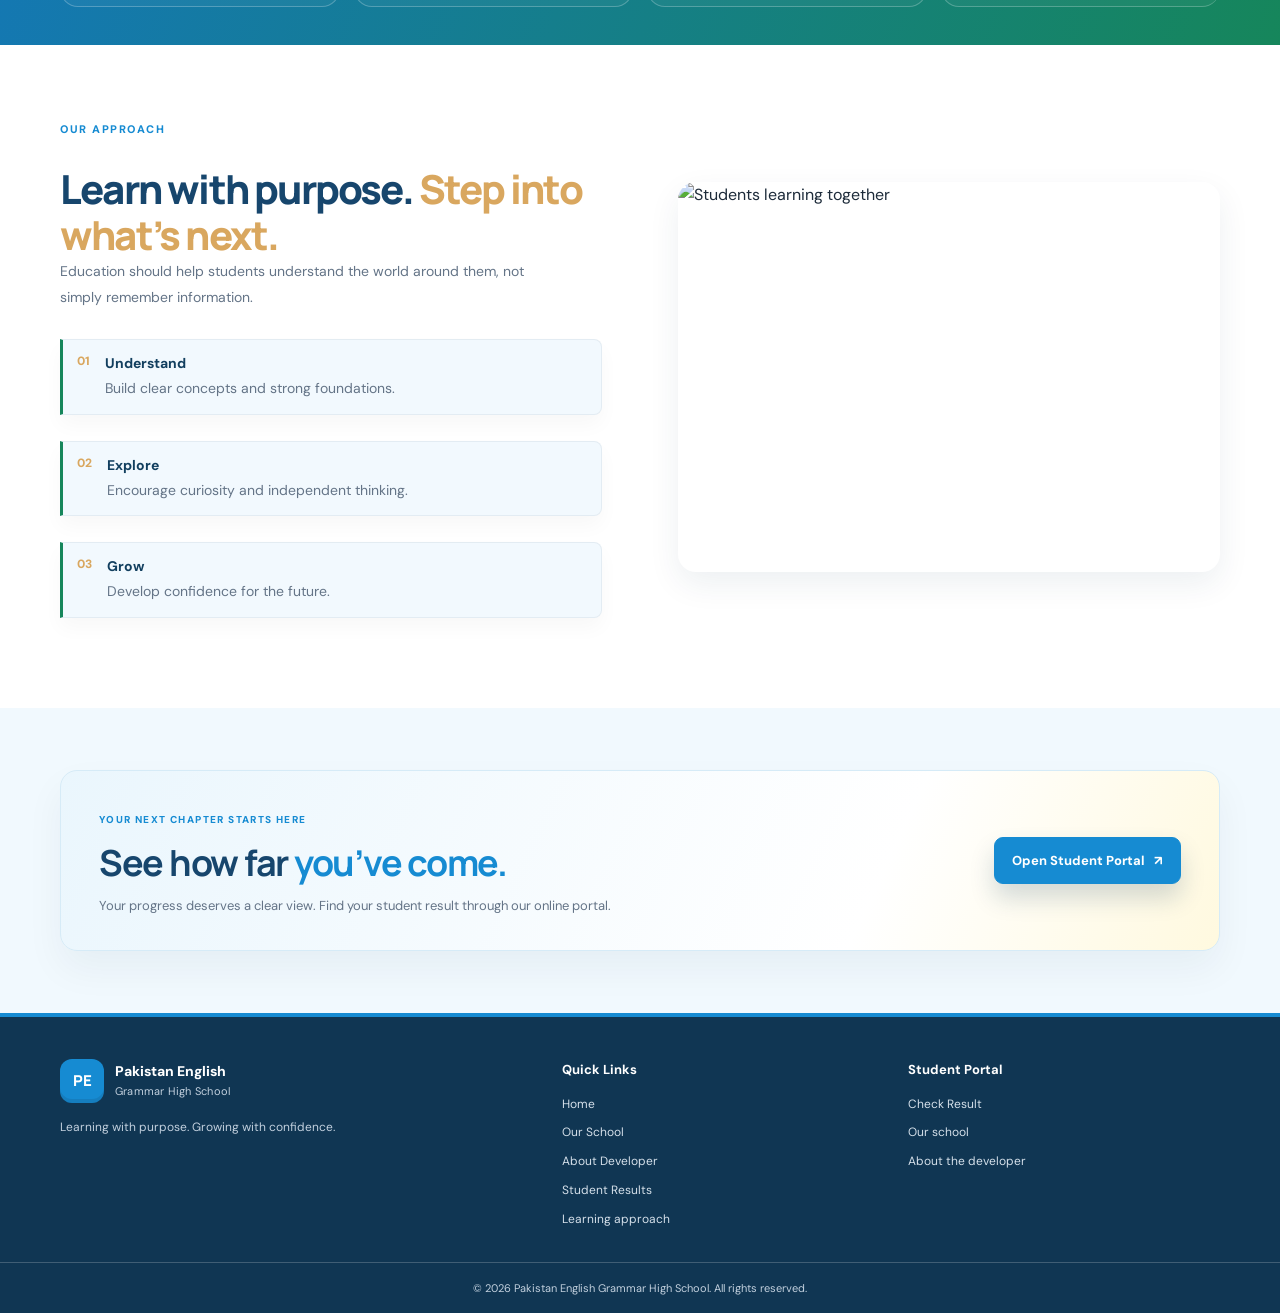
==== commit eb29f5ca: "Create a contemporary education hero photo collage" ====
--- a/index.html
+++ b/index.html
@@ -172,24 +172,35 @@
 
 
 
-                <div class="hero-image">
-
-                    <img
-                        src="https://images.unsplash.com/photo-1529390079861-591de354faf5?auto=format&fit=crop&w=1400&q=90"
-                        alt="School students learning together in a bright classroom" loading="eager" fetchpriority="high">
-
+                <div class="hero-image hero-visual">
+
+                    <div class="hero-photo-main">
+                        <img
+                            src="https://images.unsplash.com/photo-1529390079861-591de354faf5?auto=format&fit=crop&w=1400&q=90"
+                            alt="School students learning together in a bright classroom" loading="eager" fetchpriority="high">
+                    </div>
+
+                    <div class="hero-photo-small">
+                        <img
+                            src="https://images.unsplash.com/photo-1523050854058-8df90110c9f1?auto=format&fit=crop&w=700&q=85"
+                            alt="Students celebrating an educational milestone" loading="eager">
+                    </div>
 
                     <div class="hero-image-card">
-
-                        <strong>
-                            Education that matters.
-                        </strong>
-
-                        <span>
-                            Knowledge • Character • Confidence
-                        </span>
-
-                    </div>
+                        <span class="hero-card-icon">✦</span>
+                        <div>
+                            <strong>Every student can shine.</strong>
+                            <span>Knowledge · Character · Confidence</span>
+                        </div>
+                    </div>
+
+                    <div class="hero-floating-badge">
+                        <span class="hero-badge-dot"></span>
+                        <div><strong>Learn. Grow. Achieve.</strong><small>A brighter future starts here</small></div>
+                    </div>
+
+                    <div class="hero-decor hero-decor-one"></div>
+                    <div class="hero-decor hero-decor-two"></div>
 
                 </div>
 
--- a/theme.css
+++ b/theme.css
@@ -164,3 +164,25 @@
 html[data-theme="dark"] body.results-page .result-sheet .summary-box strong{color:#17466d!important}
 html[data-theme="dark"] body.results-page .result-table td{color:#27394b!important}
 @media(prefers-reduced-motion:reduce){html{scroll-behavior:auto}}
+
+
+/* Contemporary education photography gallery */
+.learning-gallery{padding:clamp(64px,8vw,104px) 0;background:#fff}
+.gallery-heading{display:flex;align-items:end;justify-content:space-between;gap:32px;margin-bottom:34px}
+.gallery-heading h2{margin:10px 0 0;color:#17324b;font-size:clamp(2rem,4vw,3.2rem);line-height:1.1;letter-spacing:-.045em}
+.gallery-heading h2 span{color:#168bd2}
+.gallery-heading>p{max-width:340px;margin:0 0 4px;color:#63788b;font-size:15px}
+.gallery-grid{display:grid;grid-template-columns:1.25fr 1fr 1fr;gap:18px;align-items:stretch}
+.gallery-card{position:relative;isolation:isolate;overflow:hidden;min-height:350px;border-radius:22px;background:#dceaf4;box-shadow:0 14px 36px rgba(24,67,101,.1)}
+.gallery-card:after{content:"";position:absolute;inset:25% 0 0;z-index:0;background:linear-gradient(180deg,transparent 0%,rgba(9,28,44,.88) 100%)}
+.gallery-card img{position:absolute;inset:0;width:100%;height:100%;object-fit:cover;transition:transform .55s ease}
+.gallery-card:hover img{transform:scale(1.055)}
+.gallery-caption{position:absolute;z-index:1;left:22px;right:20px;bottom:21px;color:white}
+.gallery-caption>span{font-size:10px;font-weight:800;letter-spacing:1.7px;color:#d9f2ff}
+.gallery-caption h3{margin:8px 0 5px;color:white;font-size:clamp(1.25rem,2vw,1.65rem);letter-spacing:-.025em}
+.gallery-caption p{margin:0;color:rgba(255,255,255,.86);font-size:13px;line-height:1.5}
+body[data-theme="dark"] .learning-gallery{background:#0c1723}
+body[data-theme="dark"] .gallery-heading h2{color:#edf6ff}
+body[data-theme="dark"] .gallery-heading>p{color:#b0c0cf}
+@media(max-width:850px){.gallery-grid{grid-template-columns:1fr 1fr}.gallery-card-large{grid-column:1/-1;min-height:380px}.gallery-card{min-height:310px}.gallery-heading{align-items:start;flex-direction:column;gap:14px}}
+@media(max-width:560px){.learning-gallery{padding:58px 0}.gallery-grid{grid-template-columns:1fr;gap:14px}.gallery-card-large{grid-column:auto;min-height:320px}.gallery-card{min-height:300px}.gallery-heading>p{font-size:14px}}
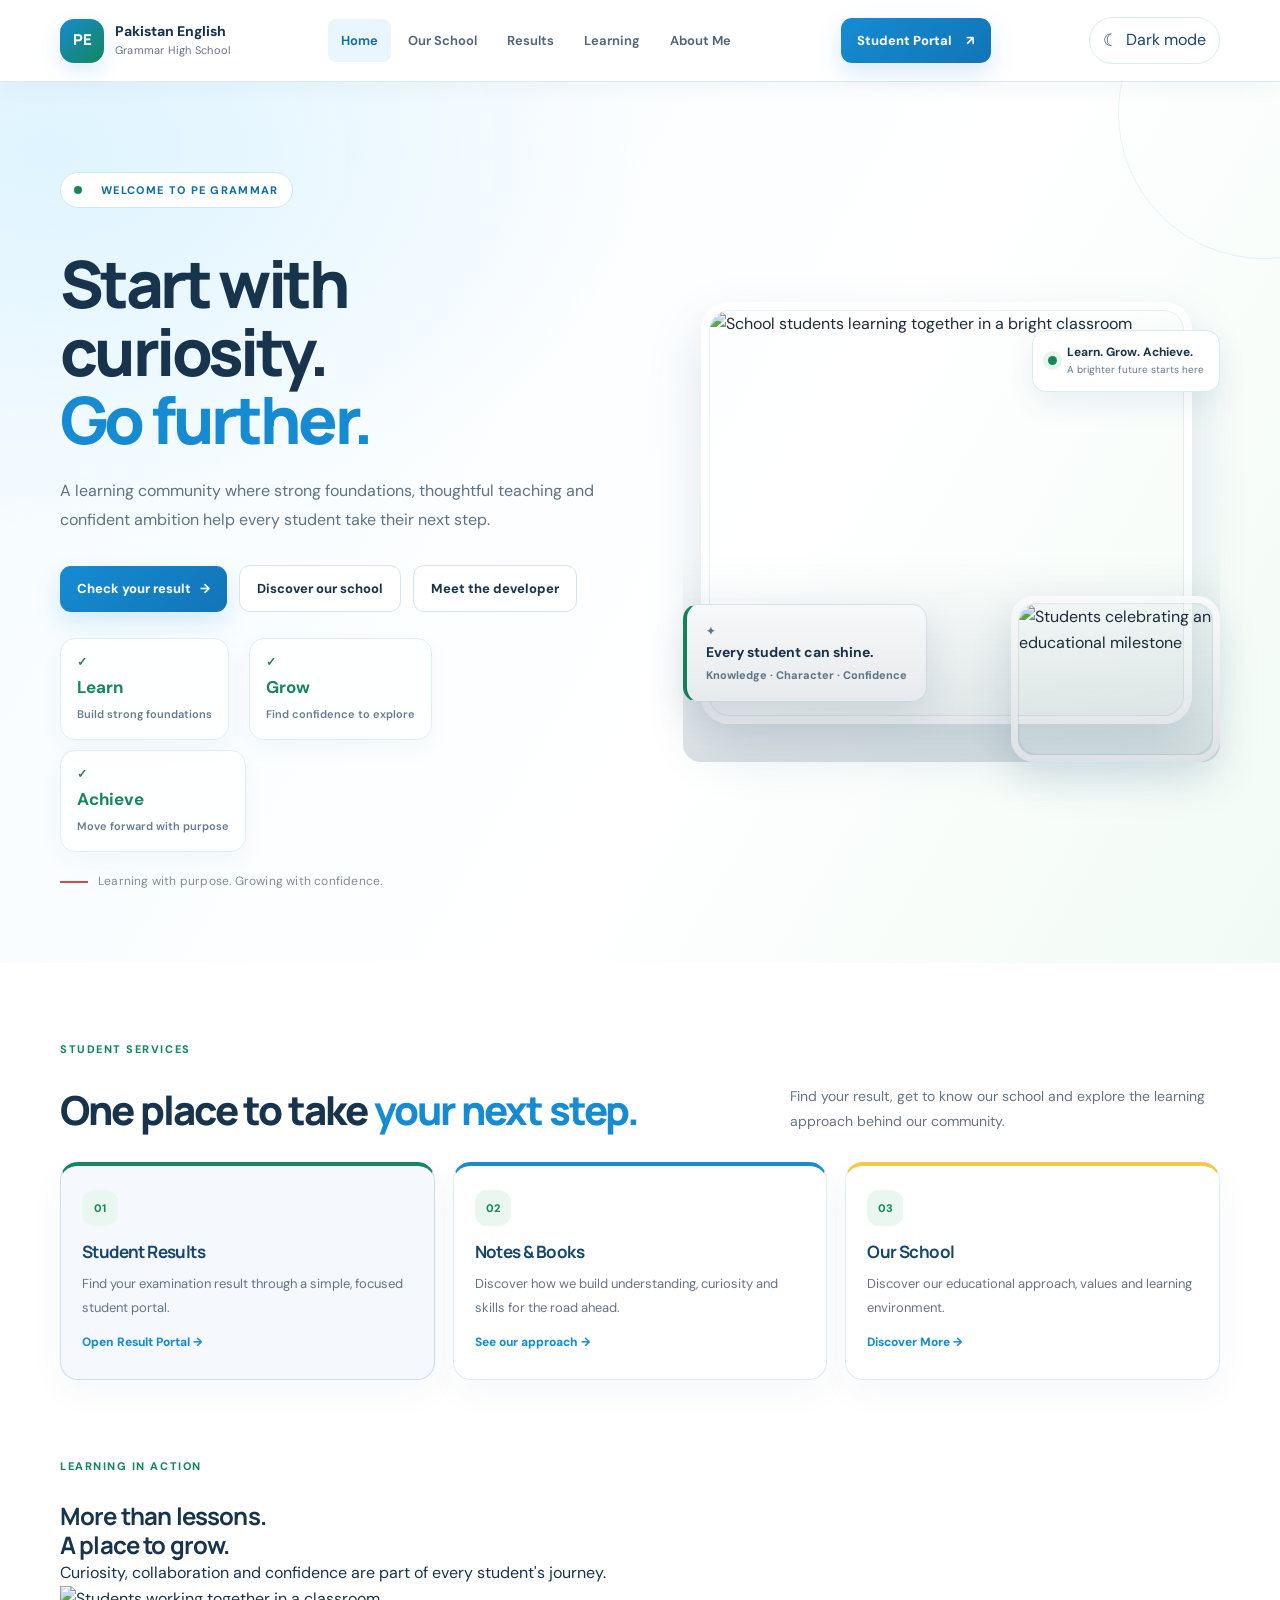
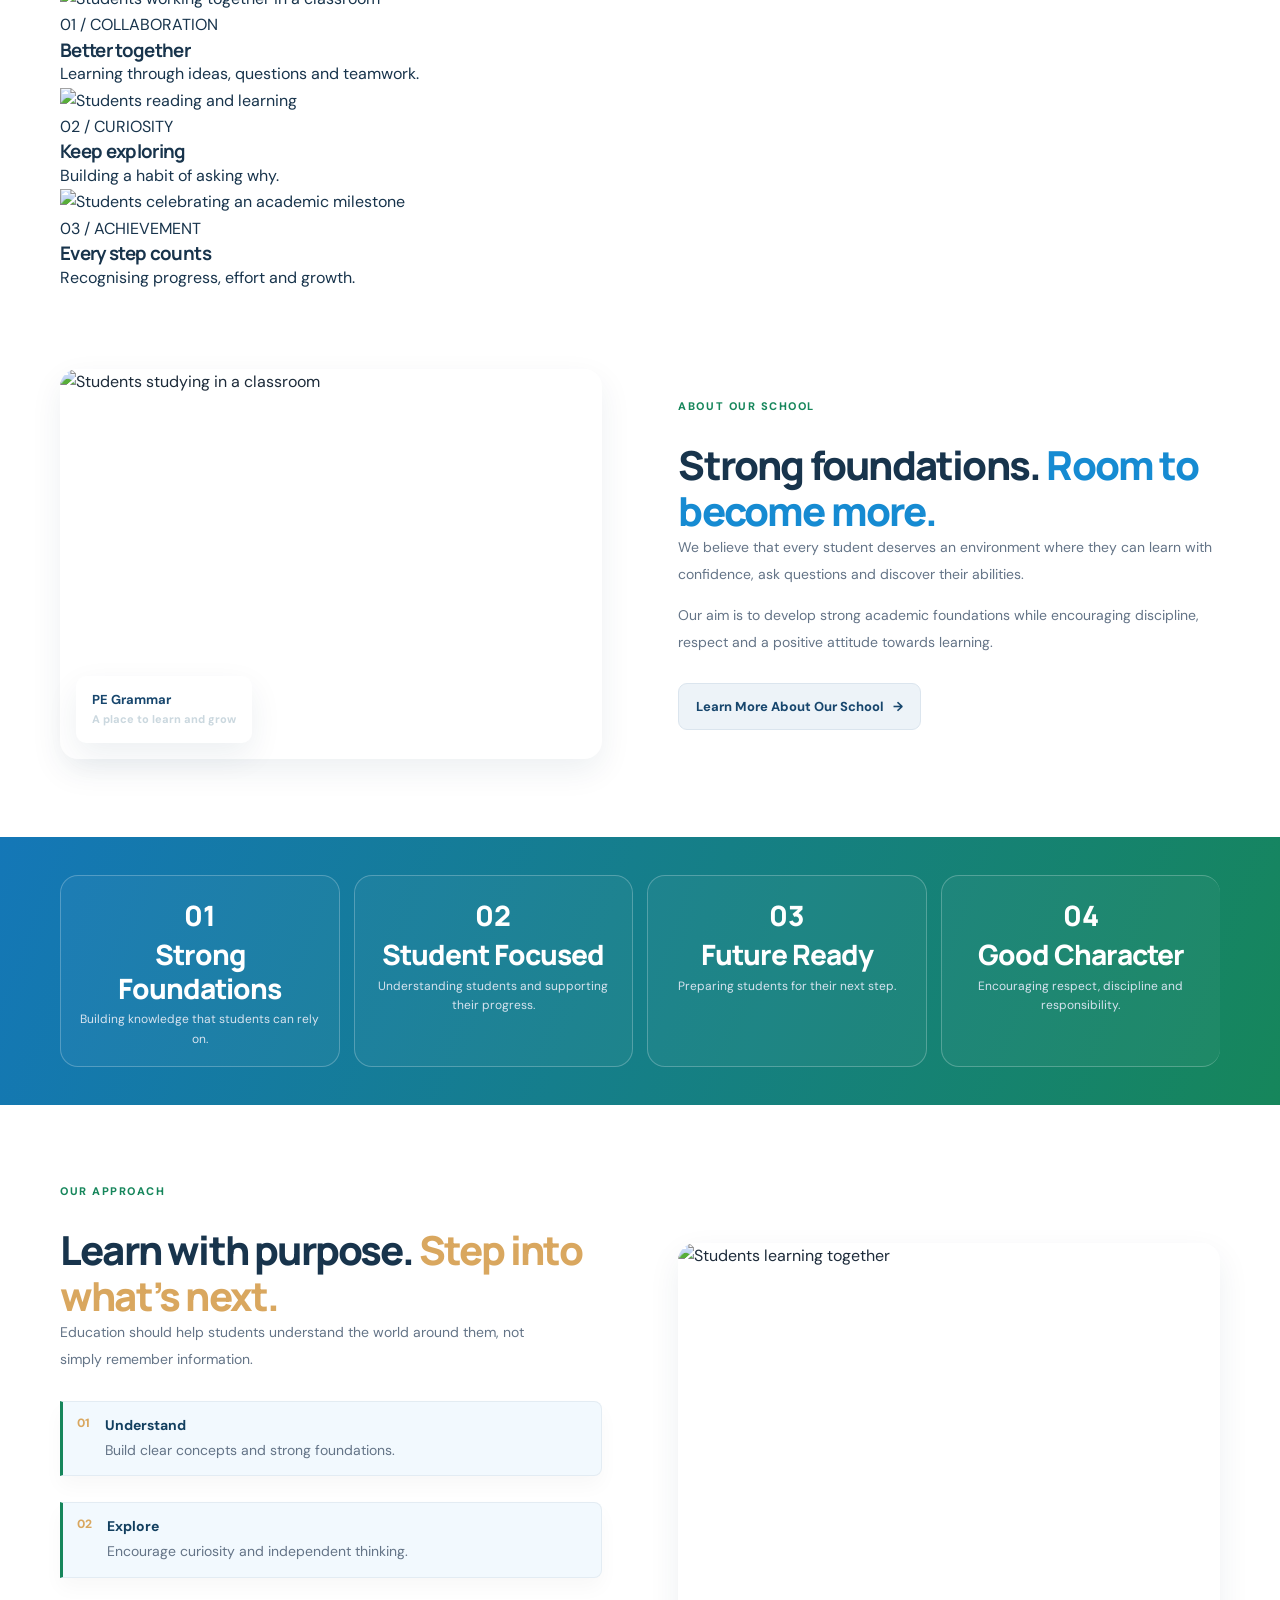
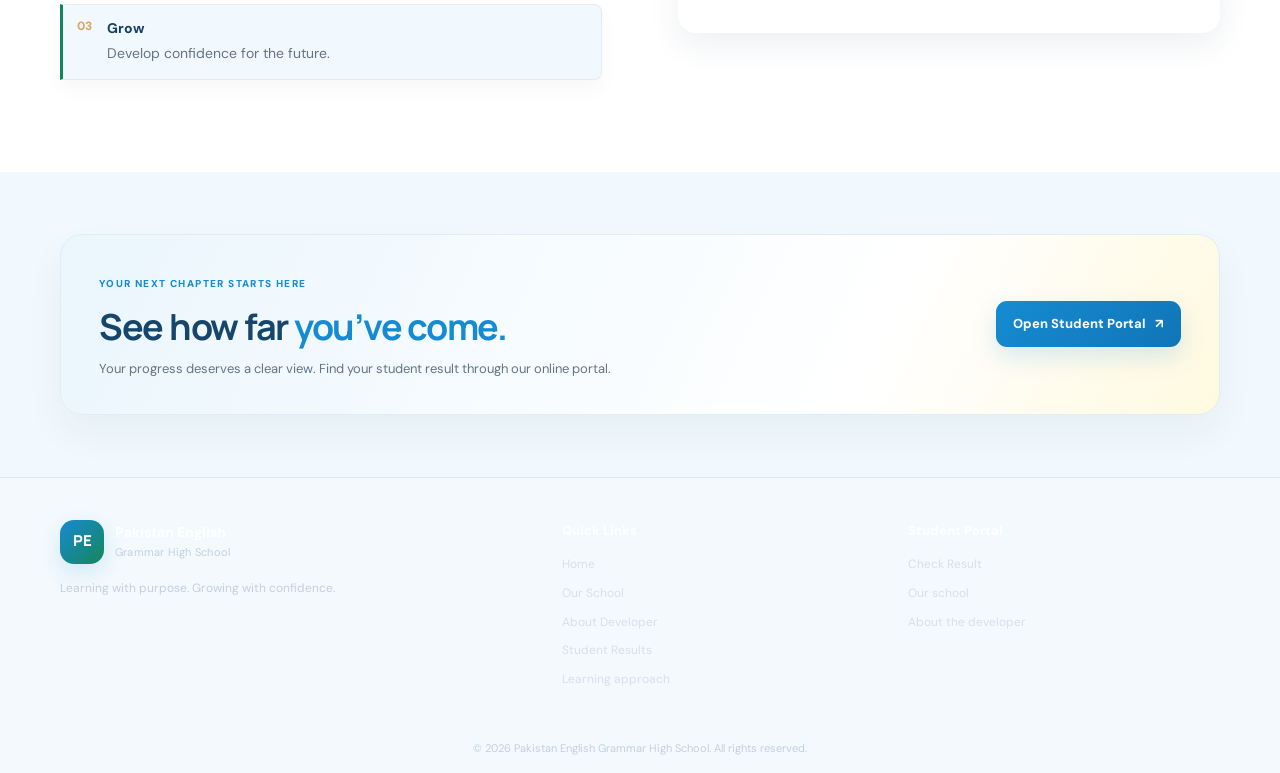
==== commit d638a8bc: "Refresh theme stylesheet cache for redesign" ====
--- a/index.html
+++ b/index.html
@@ -16,7 +16,7 @@
 
     <link rel="stylesheet" href="home.css">
 <link rel="stylesheet" href="school-ui.css?v=20261009-6">
-    <link rel="stylesheet" href="theme.css">
+    <link rel="stylesheet" href="theme.css?v=20261012-1">
 </head>
 
 
--- a/theme.css
+++ b/theme.css
@@ -1,188 +1,135 @@
-/* Shared theme and visual polish for StudentResultPortal */
+/* Student Result Portal — refreshed academic design, Oct 2026 */
 :root{
   color-scheme:light;
-  --sr-blue:#168bd2;
-  --sr-blue-deep:#126da9;
-  --sr-green:#16865b;
-  --sr-yellow:#f2c94c;
-  --sr-ink:#17324b;
-  --sr-muted:#63788b;
-  --sr-surface:#ffffff;
-  --sr-surface-soft:#f4f9fd;
-  --sr-border:#dceaf4;
-  --sr-shadow:0 14px 38px rgba(24,67,101,.08);
+  --sr-blue:#168bd2;--sr-blue-deep:#116ca8;--sr-green:#16865b;--sr-yellow:#f2c94c;
+  --sr-ink:#18344c;--sr-muted:#667b8d;--sr-surface:#fff;--sr-soft:#f2f9fe;
+  --sr-border:#dceaf4;--sr-shadow:0 20px 55px rgba(25,74,110,.10);
 }
-html{scroll-behavior:smooth}
+html{scroll-behavior:smooth;scroll-padding-top:100px}
 body{transition:background-color .22s ease,color .22s ease}
-.theme-toggle{
-  display:inline-flex;align-items:center;justify-content:center;gap:8px;
-  min-height:40px;padding:9px 12px;border:1px solid var(--sr-border);
-  border-radius:999px;background:#fff;color:#17466d;font:700 12px/1.2 inherit;
-  font-family:inherit;cursor:pointer;white-space:nowrap;transition:all .2s ease;
-}
+.theme-toggle{display:inline-flex;align-items:center;justify-content:center;gap:8px;min-height:40px;padding:9px 13px;border:1px solid var(--sr-border);border-radius:999px;background:#fff;color:#17466d;font:700 12px/1.2 inherit;font-family:inherit;cursor:pointer;white-space:nowrap;transition:all .2s ease}
 .theme-toggle:hover{border-color:var(--sr-blue);transform:translateY(-1px)}
 .theme-icon{font-size:17px;line-height:1}
 body.school-site .navbar,body.results-page .portal-nav,body:not(.school-site):not(.results-page) .topbar{gap:12px}
 body.school-site .nav,body.school-site .menu{align-items:center}
 body.school-site .nav a,body.school-site .menu a,body.results-page .portal-nav nav a,body:not(.school-site):not(.results-page) .topbar nav a{white-space:nowrap}
-body.school-site .hero h1 strong,body.school-site .hero h1 span,
-body.school-site .about-hero h1 span,body.school-site .about-text h2 span{color:var(--sr-blue)!important}
-body.school-site .hero-label span{background:var(--sr-green)!important}
-body.school-site .button-primary,body.school-site .header-button,body.school-site .cta-button,
-body.school-site .result-btn,body.school-site .simple-button,body.school-site .btn.primary,
-body:not(.school-site):not(.results-page) .top-action,body:not(.school-site):not(.results-page) .button-gold,
-body.results-page #searchBtn,body.results-page #printBtn{
-  background:var(--sr-blue)!important;border-color:var(--sr-blue)!important;color:#fff!important
-}
-body.school-site .service-card.featured{border-top:3px solid var(--sr-green)!important}
-body.school-site .service-card:nth-child(2){border-top:3px solid var(--sr-blue)!important}
-body.school-site .service-card:nth-child(3){border-top:3px solid var(--sr-yellow)!important}
-body.school-site .service-number{background:#e9f7f0!important;color:var(--sr-green)!important}
+
+/* Modern light home page */
+body.school-site{background:#fff!important;color:var(--sr-ink)}
+body.school-site .header{background:rgba(255,255,255,.94)!important;border-bottom:1px solid var(--sr-border)!important;box-shadow:0 5px 24px rgba(23,59,94,.045)!important}
+body.school-site .logo-mark{background:linear-gradient(135deg,#168bd2,#16865b)!important;border:0!important;border-radius:14px!important;box-shadow:0 8px 20px #168bd226!important}
+body.school-site .logo-text strong{color:var(--sr-ink)!important}
+body.school-site .nav a{border-radius:10px;transition:all .2s ease}
+body.school-site .nav a:hover,body.school-site .nav a.active{background:#eaf6fd!important;color:var(--sr-blue-deep)!important}
+body.school-site .header-button,body.school-site .button-primary,body.school-site .cta-button,body.school-site .simple-button,body.school-site .btn.primary,body.school-site .result-btn{background:linear-gradient(135deg,#168bd2,#1175b7)!important;border:0!important;border-radius:11px!important;box-shadow:0 10px 24px #168bd22b!important;color:#fff!important}
+body.school-site .hero{position:relative;overflow:hidden;padding:clamp(54px,7vw,92px) 0 72px!important;background:radial-gradient(ellipse at 4% 8%,#dff4ff 0,transparent 34%),linear-gradient(120deg,#f4fbff 0%,#fff 58%,#f1fbf5 100%)!important}
+body.school-site .hero:after{content:"";position:absolute;width:290px;height:290px;border:1px solid #168bd21b;border-radius:50%;right:-130px;top:-115px;pointer-events:none}
+body.school-site .hero-grid{position:relative;z-index:1;grid-template-columns:1.02fr .98fr!important;gap:clamp(32px,5vw,72px)!important}
+body.school-site .hero-label{display:inline-flex;align-items:center;gap:9px;padding:9px 13px;border-radius:999px;background:#fff!important;border:1px solid #cce9f8;color:var(--sr-blue-deep)!important;letter-spacing:.12em!important}
+body.school-site .hero-label span{width:8px!important;height:8px!important;border-radius:50%;background:var(--sr-green)!important}
+body.school-site .hero h1{font-size:clamp(2.7rem,5.1vw,4.45rem)!important;line-height:1.04!important;letter-spacing:-.055em!important;color:var(--sr-ink)!important;margin:22px 0!important}
+body.school-site .hero h1 strong,body.school-site .hero h1 span,body.school-site .about-hero h1 span,body.school-site .about-text h2 span{color:var(--sr-blue)!important}
+body.school-site .hero-content>p{font-size:16px!important;line-height:1.85!important;color:#5d7284!important;max-width:540px}
+body.school-site .hero-buttons{gap:12px!important}
+body.school-site .button,body.school-site .header-button,body.school-site .result-btn{border-radius:11px!important}
+body.school-site .button-primary{background:linear-gradient(135deg,#168bd2,#1175b7)!important}
+body.school-site .button-outline{background:#fff!important;border:1px solid #d5e5ef!important;color:var(--sr-ink)!important}
+body.school-site .button-outline:hover{background:#edf8ff!important;border-color:#9bd5f3!important}
+body.school-site .trust-item{background:#ffffffd9!important;border:1px solid #dfedf5!important;border-radius:15px!important;box-shadow:0 9px 24px #244e6b0a!important}
+body.school-site .trust-item strong{color:var(--sr-green)!important;font-size:17px!important}
+body.school-site .trust-item span{color:var(--sr-muted)!important}
+body.school-site .hero-image{min-height:460px}
+body.school-site .hero-photo-main{position:absolute;inset:0 28px 38px 18px;overflow:hidden;border-radius:28px;box-shadow:0 25px 55px #164e7226;border:8px solid #fff}
+body.school-site .hero-photo-main img{width:100%;height:100%;object-fit:cover;border-radius:20px}
+body.school-site .hero-photo-small{position:absolute;right:0;bottom:0;width:39%;height:36%;overflow:hidden;border:7px solid #fff;border-radius:23px;box-shadow:0 18px 40px #164e7226}
+body.school-site .hero-photo-small img{height:100%;width:100%;object-fit:cover}
+body.school-site .hero-image-card{left:0!important;bottom:60px!important;max-width:76%;padding:15px 19px!important;border-radius:15px!important;border-left:4px solid var(--sr-green)!important;background:#ffffffef!important;backdrop-filter:blur(14px);box-shadow:0 15px 35px #163d5c1c!important}
+body.school-site .hero-image-card strong{color:var(--sr-ink)!important;font-size:14px!important}
+body.school-site .hero-image-card span{color:var(--sr-muted)!important}
+body.school-site .hero-floating-badge{position:absolute;right:0;top:28px;display:flex;align-items:center;gap:10px;padding:12px 15px;background:#fff;border:1px solid var(--sr-border);border-radius:14px;box-shadow:0 12px 30px #164e7214}
+body.school-site .hero-floating-badge strong,body.school-site .hero-floating-badge small{display:block}
+body.school-site .hero-floating-badge strong{font-size:12px;color:var(--sr-ink)}
+body.school-site .hero-floating-badge small{font-size:10px;color:var(--sr-muted)}
+body.school-site .hero-badge-dot{width:9px;height:9px;border-radius:50%;background:var(--sr-green);box-shadow:0 0 0 5px #16865b18}
+body.school-site .hero-decor{display:none}
+body.school-site .services,body.school-site .about-home,body.school-site .learning{padding-top:78px!important;padding-bottom:78px!important}
+body.school-site .section-label,body.school-site .small-title{color:var(--sr-green)!important}
+body.school-site .section-top h2,body.school-site .section-heading h2,body.school-site .about-text h2,body.school-site .learning-text h2{color:var(--sr-ink)!important}
+body.school-site .section-top h2 span{color:var(--sr-blue)!important}
+body.school-site .service-card,body.school-site .value-card,body.school-site .faculty-card{border:1px solid #e0edf5!important;border-radius:18px!important;box-shadow:0 12px 34px #1b4c6d0b!important;overflow:hidden;transition:transform .2s,box-shadow .2s}
+body.school-site .service-card:hover,body.school-site .value-card:hover,body.school-site .faculty-card:hover{transform:translateY(-4px);box-shadow:0 18px 40px #1b4c6d16!important}
+body.school-site .service-card.featured{border-top:4px solid var(--sr-green)!important}
+body.school-site .service-card:nth-child(2){border-top:4px solid var(--sr-blue)!important}
+body.school-site .service-card:nth-child(3){border-top:4px solid var(--sr-yellow)!important}
+body.school-site .service-number{background:#e9f7f0!important;color:var(--sr-green)!important;border-radius:12px!important}
 body.school-site .learning-list>div{border-left-color:var(--sr-green)!important}
 body.school-site .stats{background:linear-gradient(110deg,#1477b7,#16865b)!important}
-body.school-site .cta-content{background:linear-gradient(115deg,#eaf6fd 0%,#fff 70%,#fff9df 100%)!important}
-body.school-site .hero-image-card{border-left-color:var(--sr-green)!important}
-body:not(.school-site):not(.results-page) .hero .eyebrow:before{background:var(--sr-green)!important}
-body:not(.school-site):not(.results-page) .service-item>span,
-body:not(.school-site):not(.results-page) .skill>span,
-body:not(.school-site):not(.results-page) .year{color:var(--sr-green)!important}
-body:not(.school-site):not(.results-page) .identity-card li:before{color:var(--sr-green)!important}
-body.results-page .portal-nav{display:flex;align-items:center;flex-wrap:wrap}
-body.results-page .container>.header{padding:34px 0 22px}
-body.results-page .header h1{letter-spacing:-.04em}
-body.results-page .search-box{border-top:4px solid var(--sr-blue)!important}
+body.school-site .cta-content{background:linear-gradient(115deg,#eaf6fd 0%,#fff 70%,#fff9df 100%)!important;border:1px solid #e0edf5!important;border-radius:22px!important}
+body.school-site .footer{background:#f3f9fd!important;border-top:1px solid var(--sr-border)!important}
+
+/* Results portal — modern dashboard and clean printable report */
+body.results-page{padding:0!important;background:#f3f8fc!important;color:var(--sr-ink)!important;font-family:"DM Sans","Segoe UI",Arial,sans-serif!important}
+body.results-page .portal-nav{position:sticky;top:0;z-index:20;min-height:78px;padding:12px max(22px,calc((100% - 1160px)/2))!important;background:#ffffffef!important;border-bottom:1px solid var(--sr-border)!important;box-shadow:0 5px 22px #18344c08!important;backdrop-filter:blur(14px)}
+body.results-page .portal-mark{background:linear-gradient(135deg,#168bd2,#16865b)!important;border:0!important;border-radius:13px!important}
+body.results-page .portal-brand strong{color:var(--sr-ink)!important}
+body.results-page .portal-nav nav a{border-radius:9px!important;color:#526b7f!important}
+body.results-page .portal-nav nav a:hover,body.results-page .portal-nav nav a.active{background:#e8f5fd!important;color:var(--sr-blue-deep)!important}
+body.results-page .portal-action{border:0!important;border-radius:10px!important;background:var(--sr-blue)!important;box-shadow:0 8px 18px #168bd226!important}
+body.results-page .container{max-width:1000px!important;padding-bottom:42px}
+body.results-page .container>.header{padding:54px 0 30px!important;margin-bottom:0!important;text-align:left!important}
+body.results-page .portal-kicker{display:inline-flex;align-items:center;gap:8px;padding:8px 12px;border:1px solid #cce9f8;border-radius:999px;background:#fff;color:var(--sr-blue-deep)!important;font-size:11px;font-weight:800;letter-spacing:.12em}
+body.results-page .container>.header h1{font-size:clamp(2.2rem,4.5vw,3.5rem)!important;line-height:1.08!important;letter-spacing:-.055em!important;text-transform:none!important;color:var(--sr-ink)!important;margin:16px 0 12px!important}
+body.results-page .container>.header h2{max-width:680px;font-size:15px!important;line-height:1.75!important;font-weight:400!important;letter-spacing:0!important;text-transform:none!important;color:var(--sr-muted)!important}
+body.results-page .search-box{position:relative;padding:27px!important;margin-bottom:30px!important;background:#fff!important;border:1px solid #dceaf4!important;border-top:4px solid var(--sr-blue)!important;border-radius:20px!important;box-shadow:var(--sr-shadow)!important}
+body.results-page .input-group label{font-size:13px!important;font-weight:750!important;color:#2a455b!important}
+body.results-page .input-group input,body.results-page .input-group select{min-height:48px;border:1px solid #d3e2ec!important;border-radius:10px!important;background:#fbfdff!important;color:var(--sr-ink)!important;outline:none;transition:border-color .2s,box-shadow .2s}
+body.results-page .input-group input:focus,body.results-page .input-group select:focus{border-color:var(--sr-blue)!important;box-shadow:0 0 0 4px #168bd21c!important}
+body.results-page #searchBtn,body.results-page #printBtn{min-height:47px;padding:12px 22px!important;border:0!important;border-radius:10px!important;background:linear-gradient(135deg,#168bd2,#1175b7)!important;color:#fff!important;font-weight:750!important;box-shadow:0 9px 20px #168bd226!important}
+body.results-page #searchBtn:hover,body.results-page #printBtn:hover{transform:translateY(-1px);background:linear-gradient(135deg,#1175b7,#16865b)!important}
+body.results-page .result-card{border:1px solid var(--sr-border)!important;border-radius:18px!important;box-shadow:var(--sr-shadow)!important;padding:22px!important}
+body.results-page .result-sheet{border:1px solid #dce6ee!important;border-radius:12px!important;padding:22px!important}
+body.results-page .result-header{border-bottom:2px solid var(--sr-blue)!important}
+body.results-page .institution-name{color:var(--sr-ink)!important}
+body.results-page .result-title{color:var(--sr-blue-deep)!important}
+body.results-page .result-table th{background:#17466d!important;color:#fff!important}
+body.results-page .summary-box{border:1px solid #e1edf5!important;border-radius:12px!important;background:#f8fbfe!important}
 body.results-page .summary-box:nth-child(1){border-top:3px solid var(--sr-blue)!important}
 body.results-page .summary-box:nth-child(2){border-top:3px solid var(--sr-green)!important}
 body.results-page .summary-box:nth-child(3){border-top:3px solid var(--sr-yellow)!important}
 body.results-page .summary-box:nth-child(4){border-top:3px solid var(--sr-green)!important}
-body.results-page .result-header{border-bottom-color:var(--sr-blue)!important}
-body.results-page .result-table th{background:#17466d!important}
-body.results-page .portal-mark{background:var(--sr-blue)!important}
-body.results-page .portal-nav nav a.active{background:#eaf6fd!important;color:var(--sr-blue-deep)!important}
-body:not(.school-site):not(.results-page) .topbar{display:flex;align-items:center;flex-wrap:wrap}
-@media(max-width:900px){
-  .theme-toggle{min-height:36px;padding:8px 10px}
-  body.school-site .navbar .theme-toggle{order:4}
-  body.results-page .portal-nav .theme-toggle{order:4}
-  body:not(.school-site):not(.results-page) .topbar .theme-toggle{order:4}
-}
-@media(max-width:600px){
-  .theme-toggle .theme-label{display:none}
-  .theme-toggle{width:40px;height:40px;padding:8px}
-}
-/* Dark theme is opt-in; the default is always the light theme. */
+body.results-page .site-footer{border-color:var(--sr-border)!important;color:var(--sr-muted)!important}
+
+/* Personal page consistency */
+body:not(.school-site):not(.results-page){background:#f5f9fc!important;color:var(--sr-ink)}
+body:not(.school-site):not(.results-page) .topbar{background:#ffffffef!important;border-bottom:1px solid var(--sr-border)!important}
+body:not(.school-site):not(.results-page) .brand-mark{background:linear-gradient(135deg,#168bd2,#16865b)!important;border:0!important;border-radius:13px!important}
+body:not(.school-site):not(.results-page) .top-action{background:var(--sr-blue)!important;border:0!important;border-radius:10px!important}
+body:not(.school-site):not(.results-page) .hero{background:linear-gradient(120deg,#edf8ff,#fff 60%,#f0fbf4)!important}
+body:not(.school-site):not(.results-page) .hero h1 span,body:not(.school-site):not(.results-page) .year,body:not(.school-site):not(.results-page) .service-item>span,body:not(.school-site):not(.results-page) .skill>span{color:var(--sr-blue)!important}
+body:not(.school-site):not(.results-page) .identity-card,body:not(.school-site):not(.results-page) .service-item,body:not(.school-site):not(.results-page) .skill,body:not(.school-site):not(.results-page) .timeline article{border:1px solid var(--sr-border)!important;border-radius:16px!important;box-shadow:0 12px 30px #1b4c6d0b!important}
+
+/* Dark mode */
 html[data-theme="dark"]{color-scheme:dark}
-html[data-theme="dark"] body{background:#0c1723!important;color:#e7eff7!important}
-html[data-theme="dark"] body.school-site .header,
-html[data-theme="dark"] body:not(.school-site):not(.results-page) .topbar,
-html[data-theme="dark"] body.results-page .portal-nav{background:#111f2d!important;border-color:#20384b!important;box-shadow:0 5px 22px rgba(0,0,0,.18)!important}
-html[data-theme="dark"] body.school-site .logo-text strong,
-html[data-theme="dark"] body.school-site .logo-text span,
-html[data-theme="dark"] body.school-site .nav a,
-html[data-theme="dark"] body.school-site .menu a,
-html[data-theme="dark"] body:not(.school-site):not(.results-page) .brand strong,
-html[data-theme="dark"] body:not(.school-site):not(.results-page) .brand small,
-html[data-theme="dark"] body:not(.school-site):not(.results-page) .topbar nav a,
-html[data-theme="dark"] body.results-page .portal-brand strong,
-html[data-theme="dark"] body.results-page .portal-brand small,
-html[data-theme="dark"] body.results-page .portal-nav nav a{color:#dce8f3!important}
-html[data-theme="dark"] body.school-site .nav a.active,
-html[data-theme="dark"] body.school-site .menu a.active,
-html[data-theme="dark"] body:not(.school-site):not(.results-page) .topbar nav a.active,
-html[data-theme="dark"] body.results-page .portal-nav nav a.active{background:#183a52!important;color:#8dd2ff!important}
+html[data-theme="dark"] body{background:#0b1722!important;color:#e7eff7!important}
+html[data-theme="dark"] body.school-site .header,html[data-theme="dark"] body:not(.school-site):not(.results-page) .topbar,html[data-theme="dark"] body.results-page .portal-nav{background:#101f2d!important;border-color:#24394a!important}
+html[data-theme="dark"] body.school-site .hero,html[data-theme="dark"] body:not(.school-site):not(.results-page) .hero{background:linear-gradient(120deg,#102437,#101d2a 70%,#172b25)!important}
+html[data-theme="dark"] body.school-site .services,html[data-theme="dark"] body.school-site .about-home,html[data-theme="dark"] body.school-site .learning,html[data-theme="dark"] body:not(.school-site):not(.results-page) .intro,html[data-theme="dark"] body:not(.school-site):not(.results-page) .services-section,html[data-theme="dark"] body:not(.school-site):not(.results-page) .skills{background:#0b1722!important;color:#e7eff7!important}
+html[data-theme="dark"] body.school-site .hero h1,html[data-theme="dark"] body.school-site .section-top h2,html[data-theme="dark"] body.school-site .section-heading h2,html[data-theme="dark"] body.school-site .about-text h2,html[data-theme="dark"] body.school-site .learning-text h2,html[data-theme="dark"] body:not(.school-site):not(.results-page) h1,html[data-theme="dark"] body:not(.school-site):not(.results-page) h2{color:#eef6ff!important}
+html[data-theme="dark"] body.school-site p,html[data-theme="dark"] body:not(.school-site):not(.results-page) p,html[data-theme="dark"] body.results-page .container>.header h2{color:#b8c9d9!important}
+html[data-theme="dark"] body.school-site .trust-item,html[data-theme="dark"] body.school-site .service-card,html[data-theme="dark"] body.school-site .value-card,html[data-theme="dark"] body.school-site .faculty-card,html[data-theme="dark"] body:not(.school-site):not(.results-page) .identity-card,html[data-theme="dark"] body:not(.school-site):not(.results-page) .service-item,html[data-theme="dark"] body:not(.school-site):not(.results-page) .skill,html[data-theme="dark"] body:not(.school-site):not(.results-page) .timeline article{background:#122536!important;color:#e7eff7!important;border-color:#294255!important}
+html[data-theme="dark"] body.school-site .hero-image-card,html[data-theme="dark"] body.school-site .hero-floating-badge{background:#142839ed!important;border-color:#294255!important}
+html[data-theme="dark"] body.school-site .hero-image-card strong,html[data-theme="dark"] body.school-site .hero-floating-badge strong,html[data-theme="dark"] body.school-site .service-content h3,html[data-theme="dark"] body.school-site .trust-item strong{color:#eef6ff!important}
+html[data-theme="dark"] body.school-site .cta-content{background:#122536!important;border-color:#294255!important}
+html[data-theme="dark"] body.school-site .footer,html[data-theme="dark"] body:not(.school-site):not(.results-page) footer,html[data-theme="dark"] body.results-page .site-footer{background:#08121c!important;color:#dce8f3!important;border-color:#1d4057!important}
+html[data-theme="dark"] body.results-page{background:#0b1722!important}
+html[data-theme="dark"] body.results-page .container>.header h1{color:#eef6ff!important}
+html[data-theme="dark"] body.results-page .search-box,html[data-theme="dark"] body.results-page .result-card{background:#122232!important;border-color:#294255!important}
+html[data-theme="dark"] body.results-page .input-group label{color:#dce8f3!important}
+html[data-theme="dark"] body.results-page .input-group input,html[data-theme="dark"] body.results-page .input-group select{background:#0d1b28!important;color:#e7eff7!important;border-color:#30495d!important}
+html[data-theme="dark"] body.results-page .result-sheet{background:#fdfefe!important;color:#1d2b3a!important}
+html[data-theme="dark"] body.results-page .summary-box{background:#172b3b!important;color:#e7eff7!important;border-color:#294255!important}
 html[data-theme="dark"] .theme-toggle{background:#172b3d;color:#e7eff7;border-color:#2c465b}
-html[data-theme="dark"] body.school-site .hero,
-html[data-theme="dark"] body:not(.school-site):not(.results-page) .hero,
-html[data-theme="dark"] body:not(.school-site):not(.results-page) .closing,
-html[data-theme="dark"] body.school-site .home-cta{background:linear-gradient(120deg,#102437,#101d2a 70%,#22251f)!important;color:#e7eff7!important}
-html[data-theme="dark"] body.school-site .services,
-html[data-theme="dark"] body.school-site .about-home,
-html[data-theme="dark"] body.school-site .learning,
-html[data-theme="dark"] body.school-site .about-introduction,
-html[data-theme="dark"] body.school-site .school-values,
-html[data-theme="dark"] body.school-site .learning-section,
-html[data-theme="dark"] body:not(.school-site):not(.results-page) .intro,
-html[data-theme="dark"] body:not(.school-site):not(.results-page) .services-section,
-html[data-theme="dark"] body:not(.school-site):not(.results-page) .skills{background:#0c1723!important;color:#e7eff7!important}
-html[data-theme="dark"] body.school-site .hero h1,
-html[data-theme="dark"] body.school-site .section-top h2,
-html[data-theme="dark"] body.school-site .about-text h2,
-html[data-theme="dark"] body.school-site .learning-text h2,
-html[data-theme="dark"] body.school-site .about-hero h1,
-html[data-theme="dark"] body.school-site .section-heading h2,
-html[data-theme="dark"] body:not(.school-site):not(.results-page) .hero h1,
-html[data-theme="dark"] body:not(.school-site):not(.results-page) .intro h2,
-html[data-theme="dark"] body:not(.school-site):not(.results-page) .section-head h2,
-html[data-theme="dark"] body:not(.school-site):not(.results-page) .closing h2{color:#eef6ff!important}
-html[data-theme="dark"] body.school-site p,
-html[data-theme="dark"] body:not(.school-site):not(.results-page) p,
-html[data-theme="dark"] body.school-site .hero-trust span,
-html[data-theme="dark"] body.school-site .stat p{color:#b8c9d9!important}
-html[data-theme="dark"] body.school-site .service-card,
-html[data-theme="dark"] body.school-site .value-card,
-html[data-theme="dark"] body.school-site .faculty-card,
-html[data-theme="dark"] body:not(.school-site):not(.results-page) .identity-card,
-html[data-theme="dark"] body:not(.school-site):not(.results-page) .service-item,
-html[data-theme="dark"] body:not(.school-site):not(.results-page) .skill,
-html[data-theme="dark"] body:not(.school-site):not(.results-page) .timeline article{background:#122232!important;color:#e7eff7!important;border-color:#294255!important;box-shadow:0 12px 30px rgba(0,0,0,.15)!important}
-html[data-theme="dark"] body.school-site .service-content h3,
-html[data-theme="dark"] body.school-site .service-content p,
-html[data-theme="dark"] body.school-site .trust-item strong,
-html[data-theme="dark"] body:not(.school-site):not(.results-page) .identity-card h2,
-html[data-theme="dark"] body:not(.school-site):not(.results-page) .service-item h3,
-html[data-theme="dark"] body:not(.school-site):not(.results-page) .skill h3,
-html[data-theme="dark"] body:not(.school-site):not(.results-page) .timeline h3{color:#e7eff7!important}
-html[data-theme="dark"] body.school-site .learning-list>div{background:#13283a!important;border-left-color:var(--sr-green)!important}
-html[data-theme="dark"] body.school-site .cta-content{background:#122232!important;border-color:#294255!important}
-html[data-theme="dark"] body.school-site .footer,
-html[data-theme="dark"] body.school-site .footer-grid,
-html[data-theme="dark"] body:not(.school-site):not(.results-page) footer,
-html[data-theme="dark"] body.results-page .site-footer{background:#08121c!important;color:#dce8f3!important;border-color:#1d4057!important}
-html[data-theme="dark"] body.school-site .copyright,
-html[data-theme="dark"] body.school-site .footer-menu a,
-html[data-theme="dark"] body.school-site .footer-brand p,
-html[data-theme="dark"] body:not(.school-site):not(.results-page) footer p{color:#c0d0de!important}
-html[data-theme="dark"] body.results-page .container>.header h1,
-html[data-theme="dark"] body.results-page .container>.header h2{color:#edf6ff!important}
-html[data-theme="dark"] body.results-page .container>.header h2,
-html[data-theme="dark"] body.results-page .portal-kicker{color:#b7cad9!important}
-html[data-theme="dark"] body.results-page .search-box,
-html[data-theme="dark"] body.results-page .result-card{background:#122232!important;color:#e7eff7!important;border-color:#294255!important}
-html[data-theme="dark"] body.results-page .input-group label{color:#d6e3ef!important}
-html[data-theme="dark"] body.results-page .input-group input,
-html[data-theme="dark"] body.results-page .input-group select{background:#0c1723!important;color:#e7eff7!important;border-color:#365166!important}
-html[data-theme="dark"] body.results-page .result-sheet{background:#fff!important;color:#17324b!important;border-color:#dfe7ef!important}
-html[data-theme="dark"] body.results-page .result-sheet *{color:inherit}
-html[data-theme="dark"] body.results-page .result-sheet .institution-name{color:#17466d!important}
-html[data-theme="dark"] body.results-page .result-sheet .result-title{color:#40556a!important}
-html[data-theme="dark"] body.results-page .result-sheet .result-subtitle,
-html[data-theme="dark"] body.results-page .result-sheet .meta-item span,
-html[data-theme="dark"] body.results-page .result-sheet .summary-box span,
-html[data-theme="dark"] body.results-page .result-sheet .signature-box{color:#63788b!important}
-html[data-theme="dark"] body.results-page .result-sheet .meta-item{background:#f5f8fb!important;border-color:#e2e9f0!important}
-html[data-theme="dark"] body.results-page .result-sheet .meta-item strong,
-html[data-theme="dark"] body.results-page .result-sheet .summary-box strong{color:#17466d!important}
-html[data-theme="dark"] body.results-page .result-table td{color:#27394b!important}
-@media(prefers-reduced-motion:reduce){html{scroll-behavior:auto}}
-
-
-/* Contemporary education photography gallery */
-.learning-gallery{padding:clamp(64px,8vw,104px) 0;background:#fff}
-.gallery-heading{display:flex;align-items:end;justify-content:space-between;gap:32px;margin-bottom:34px}
-.gallery-heading h2{margin:10px 0 0;color:#17324b;font-size:clamp(2rem,4vw,3.2rem);line-height:1.1;letter-spacing:-.045em}
-.gallery-heading h2 span{color:#168bd2}
-.gallery-heading>p{max-width:340px;margin:0 0 4px;color:#63788b;font-size:15px}
-.gallery-grid{display:grid;grid-template-columns:1.25fr 1fr 1fr;gap:18px;align-items:stretch}
-.gallery-card{position:relative;isolation:isolate;overflow:hidden;min-height:350px;border-radius:22px;background:#dceaf4;box-shadow:0 14px 36px rgba(24,67,101,.1)}
-.gallery-card:after{content:"";position:absolute;inset:25% 0 0;z-index:0;background:linear-gradient(180deg,transparent 0%,rgba(9,28,44,.88) 100%)}
-.gallery-card img{position:absolute;inset:0;width:100%;height:100%;object-fit:cover;transition:transform .55s ease}
-.gallery-card:hover img{transform:scale(1.055)}
-.gallery-caption{position:absolute;z-index:1;left:22px;right:20px;bottom:21px;color:white}
-.gallery-caption>span{font-size:10px;font-weight:800;letter-spacing:1.7px;color:#d9f2ff}
-.gallery-caption h3{margin:8px 0 5px;color:white;font-size:clamp(1.25rem,2vw,1.65rem);letter-spacing:-.025em}
-.gallery-caption p{margin:0;color:rgba(255,255,255,.86);font-size:13px;line-height:1.5}
-body[data-theme="dark"] .learning-gallery{background:#0c1723}
-body[data-theme="dark"] .gallery-heading h2{color:#edf6ff}
-body[data-theme="dark"] .gallery-heading>p{color:#b0c0cf}
-@media(max-width:850px){.gallery-grid{grid-template-columns:1fr 1fr}.gallery-card-large{grid-column:1/-1;min-height:380px}.gallery-card{min-height:310px}.gallery-heading{align-items:start;flex-direction:column;gap:14px}}
-@media(max-width:560px){.learning-gallery{padding:58px 0}.gallery-grid{grid-template-columns:1fr;gap:14px}.gallery-card-large{grid-column:auto;min-height:320px}.gallery-card{min-height:300px}.gallery-heading>p{font-size:14px}}
+@media(max-width:1050px){body.school-site .navbar{flex-wrap:wrap;justify-content:center;padding:10px 0}body.school-site .nav{flex-wrap:wrap;justify-content:center;gap:3px}body.school-site .hero-grid{gap:30px!important}body.school-site .hero-image{min-height:400px}body.results-page .portal-nav{justify-content:center;flex-wrap:wrap}}
+@media(max-width:760px){body.school-site .hero{padding:48px 0!important}body.school-site .hero-grid{grid-template-columns:1fr!important}body.school-site .hero-image{min-height:390px;margin-top:10px}body.school-site .hero h1{font-size:clamp(2.5rem,10vw,3.5rem)!important}body.school-site .section-top{align-items:flex-start;flex-direction:column;gap:14px}body.results-page .container>.header{padding:35px 0 22px!important}body.results-page .search-box{padding:18px!important}body.results-page .portal-nav nav{flex-wrap:wrap}body.school-site .navbar .theme-toggle,body.results-page .portal-nav .theme-toggle,body:not(.school-site):not(.results-page) .topbar .theme-toggle{order:5}}
+@media(max-width:480px){body.school-site .hero-image{min-height:320px}body.school-site .hero-photo-main{inset:0 18px 28px 0;border-width:5px}body.school-site .hero-photo-small{border-width:5px;width:42%;height:33%}body.school-site .hero-floating-badge{top:12px;right:-3px;padding:9px 10px}body.school-site .hero-image-card{bottom:42px!important;padding:11px 13px!important}body.school-site .hero-trust{gap:8px}body.school-site .trust-item{flex:1;min-width:calc(33.33% - 8px);padding:10px 9px!important}body.school-site .trust-item strong{font-size:15px!important}body.school-site .trust-item span{font-size:10px!important}body.results-page .portal-action{display:none}body.results-page .result-sheet{padding:10px!important}}
+@media print{body.results-page{padding:0!important;background:#fff!important}body.results-page .portal-nav,body.results-page .container>.header,body.results-page .search-box,body.results-page .site-footer,body.results-page #printBtn{display:none!important}body.results-page .container{width:100%;max-width:none;padding:0}body.results-page .result-card{display:block!important;box-shadow:none!important;border:0!important;padding:0!important;margin:0!important}body.results-page .result-sheet{border:1px solid #aaa!important;border-radius:0!important;padding:12px!important}body.results-page .result-table th{-webkit-print-color-adjust:exact;print-color-adjust:exact}}
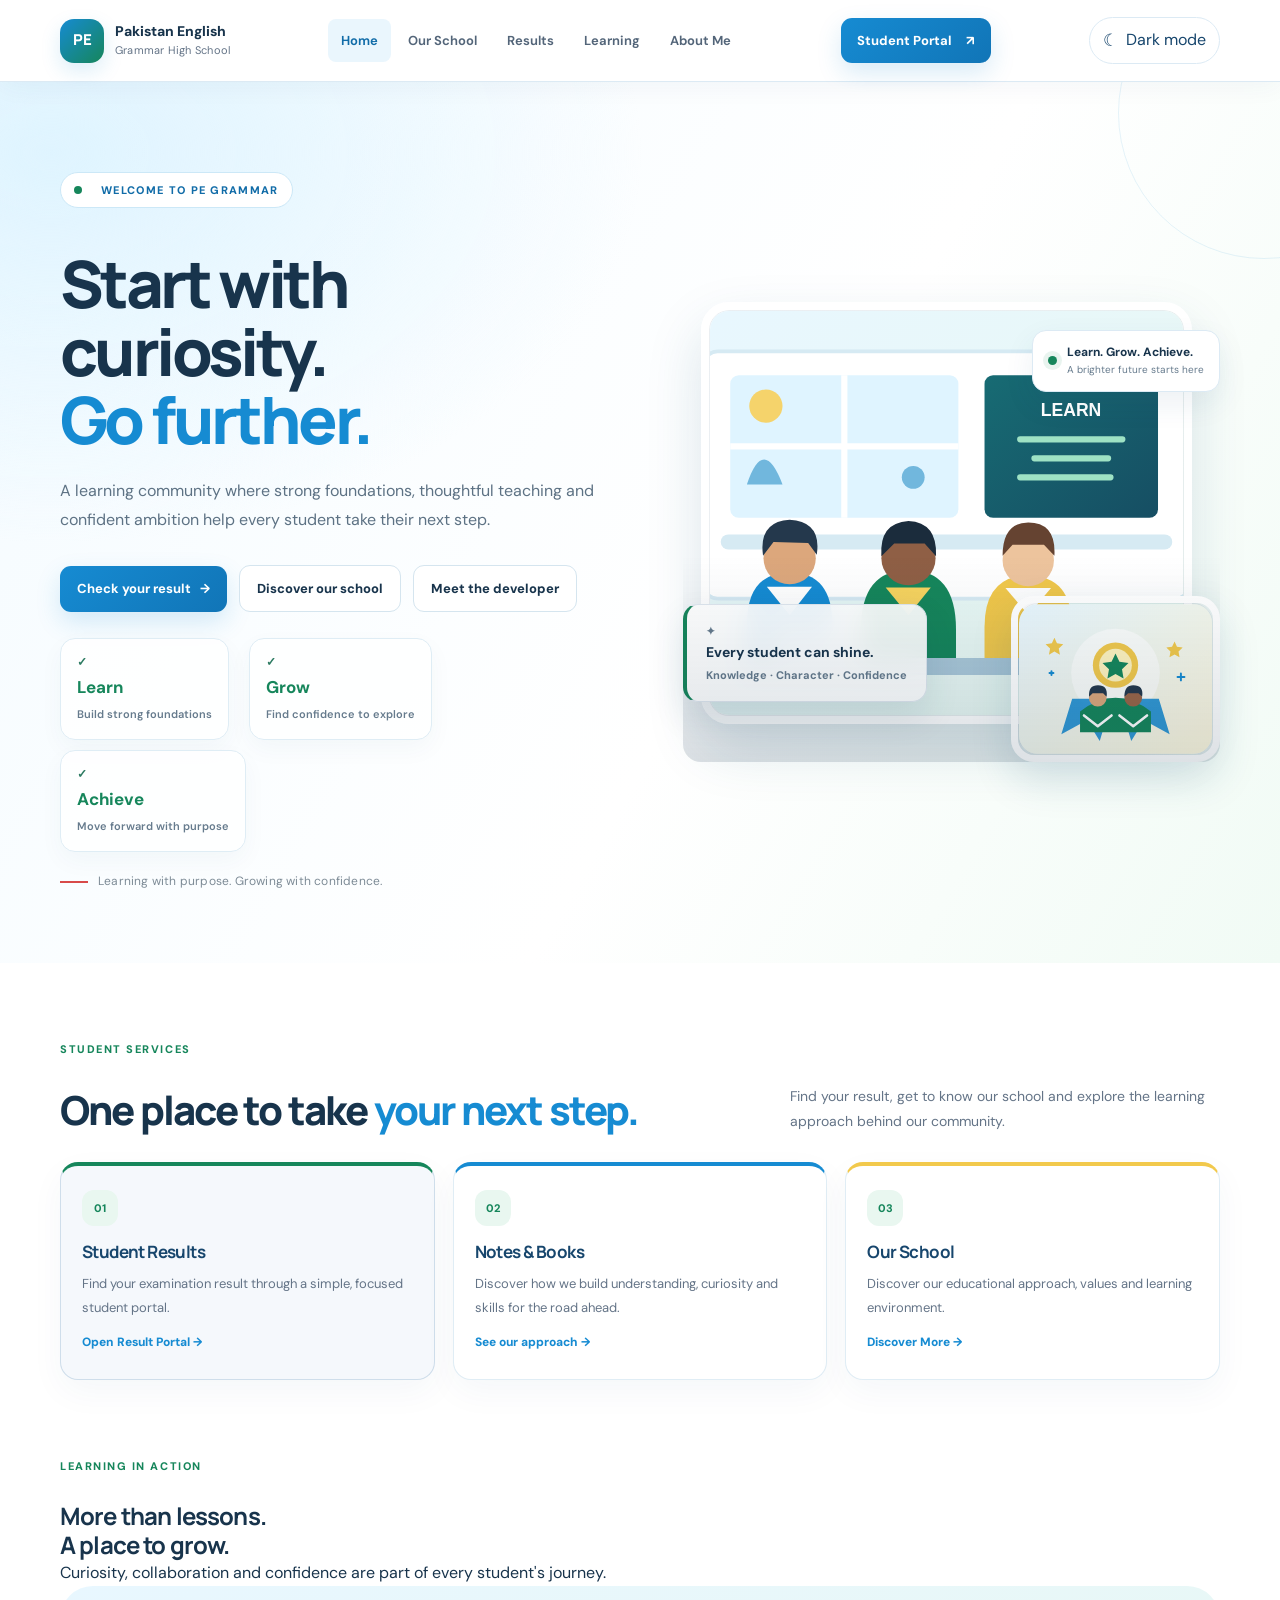
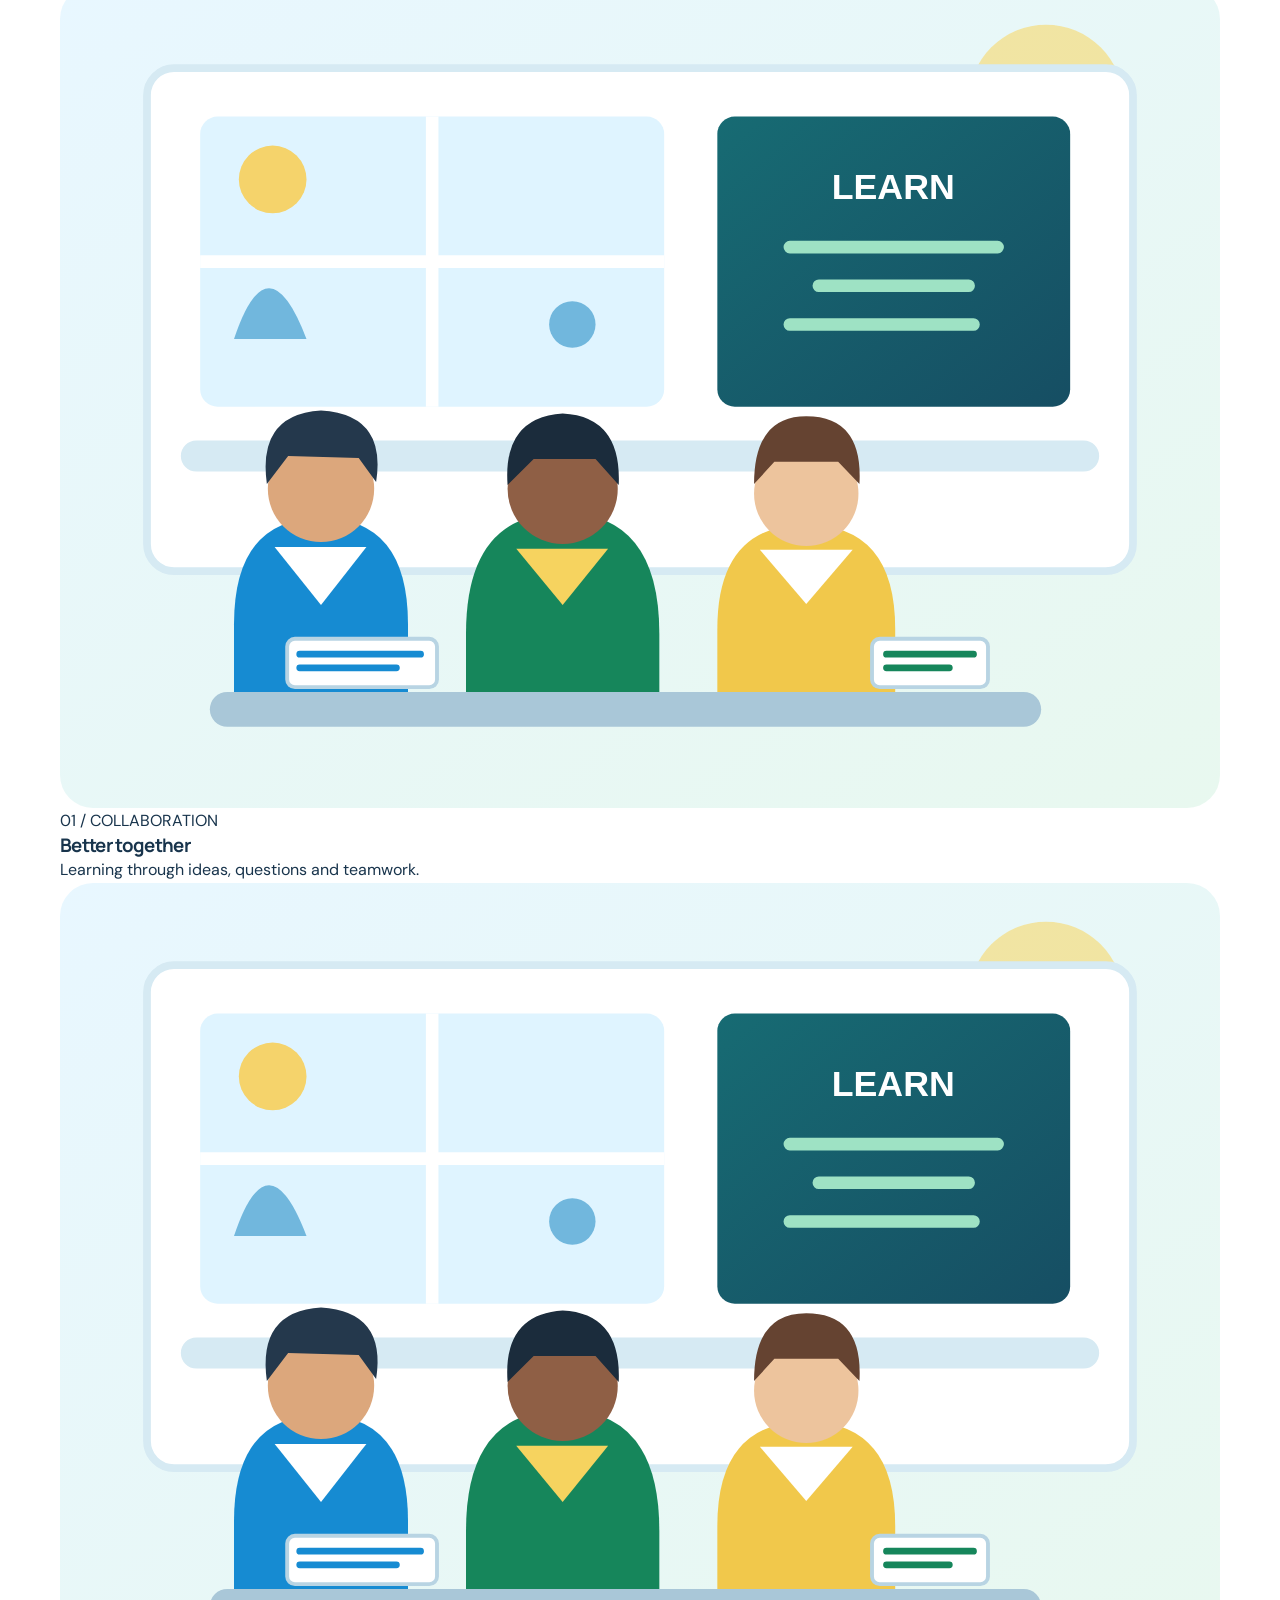
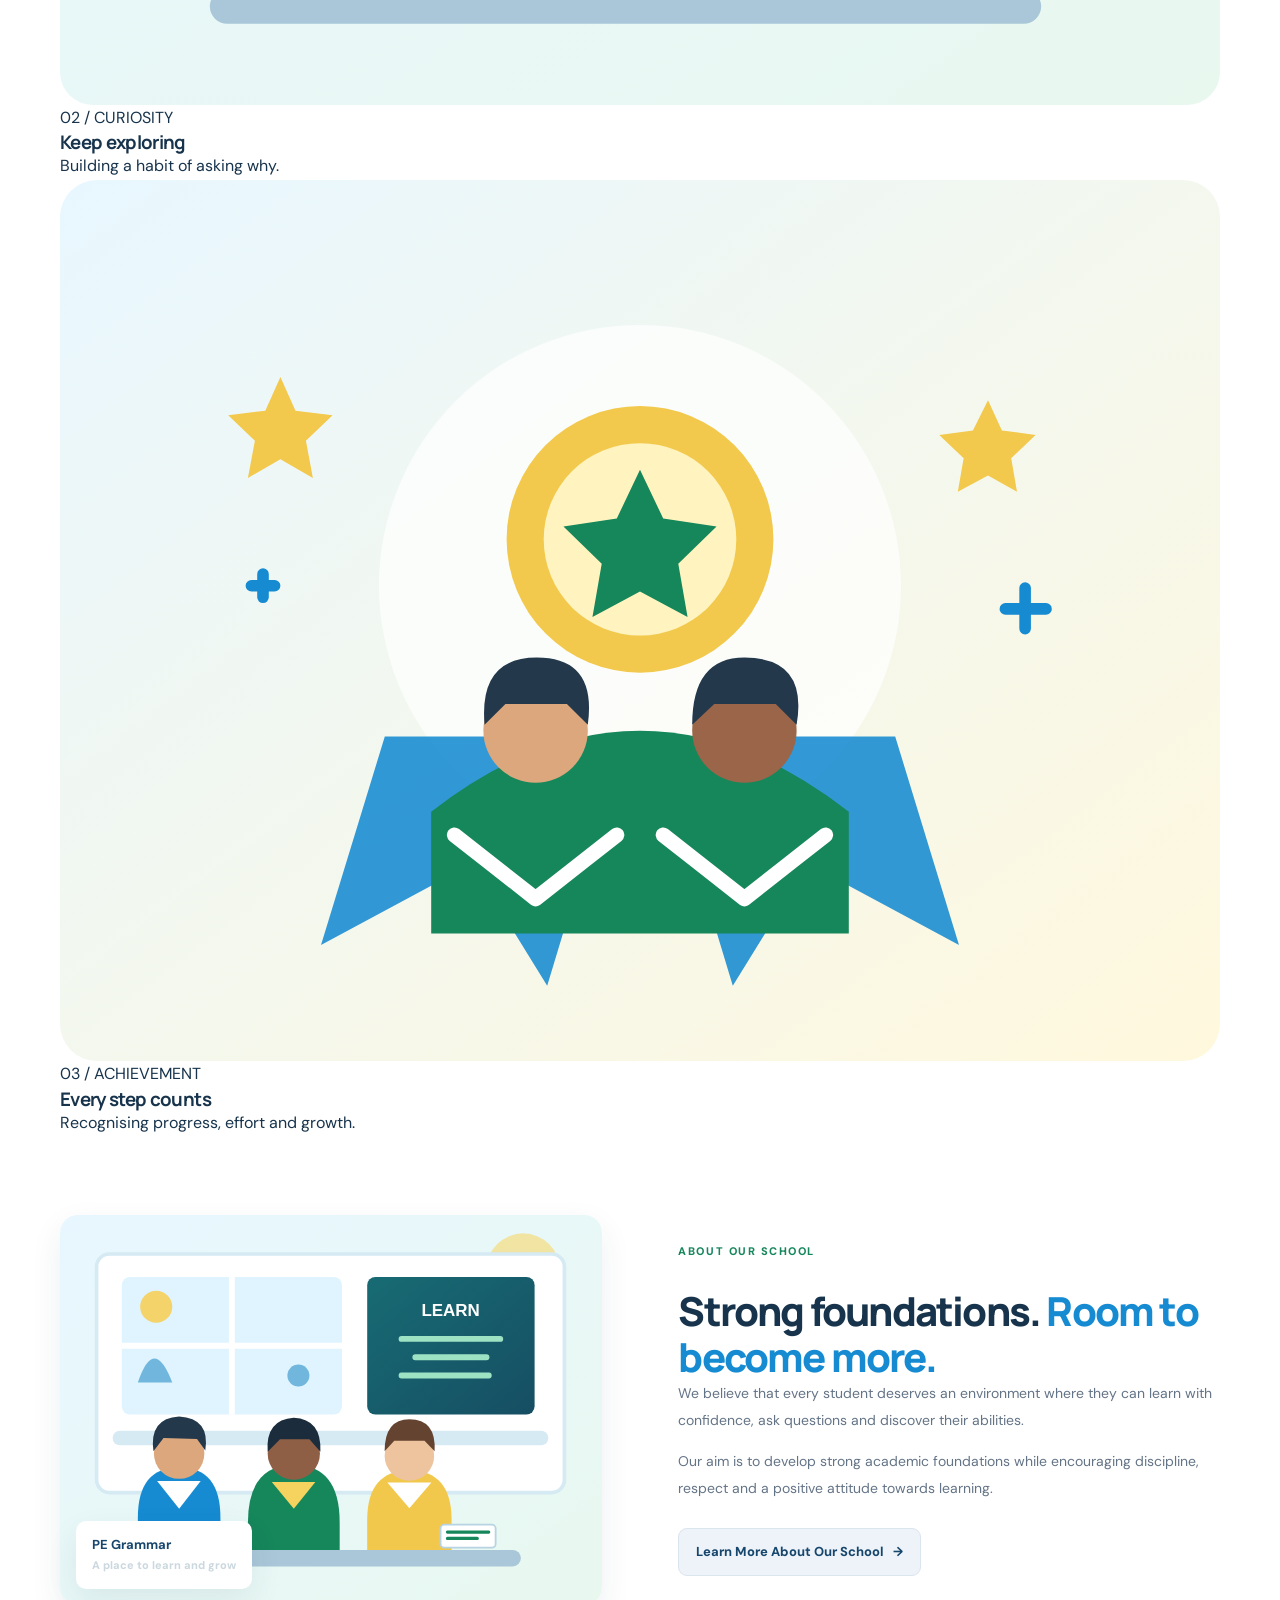
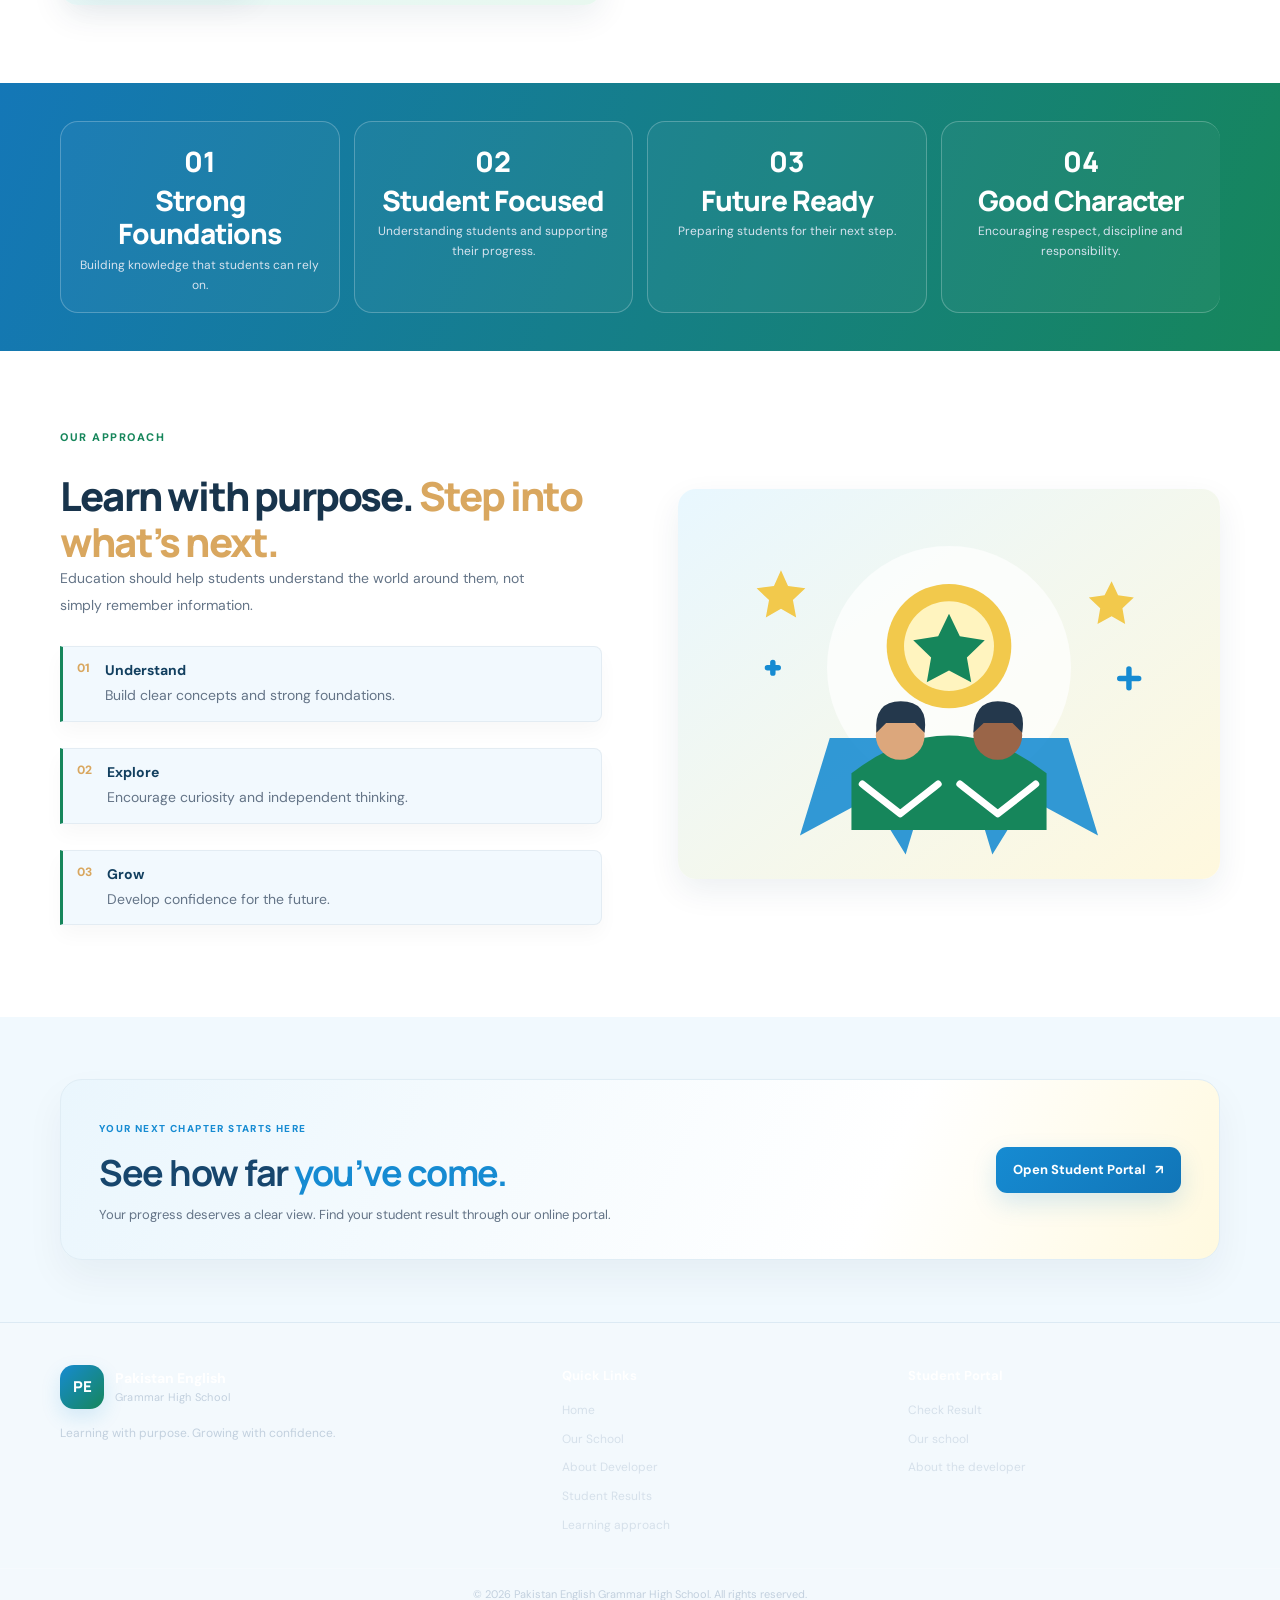
==== commit 9266b70d: "Add local fallbacks for external school photos" ====
--- a/index.html
+++ b/index.html
@@ -177,13 +177,13 @@
                     <div class="hero-photo-main">
                         <img
                             src="https://images.unsplash.com/photo-1529390079861-591de354faf5?auto=format&fit=crop&w=1400&q=90"
-                            alt="School students learning together in a bright classroom" loading="eager" fetchpriority="high">
+                            alt="School students learning together in a bright classroom" loading="eager" fetchpriority="high" onerror="this.onerror=null;this.src='student-learning.svg'">
                     </div>
 
                     <div class="hero-photo-small">
                         <img
                             src="https://images.unsplash.com/photo-1523050854058-8df90110c9f1?auto=format&fit=crop&w=700&q=85"
-                            alt="Students celebrating an educational milestone" loading="eager">
+                            alt="Students celebrating an educational milestone" loading="eager" onerror="this.onerror=null;this.src='student-achievement.svg'">
                     </div>
 
                     <div class="hero-image-card">
@@ -350,15 +350,15 @@
                 </div>
                 <div class="gallery-grid">
                     <article class="gallery-card gallery-card-large">
-                        <img src="https://images.unsplash.com/photo-1427504494785-3a9ca7044f45?auto=format&fit=crop&w=1100&q=85" alt="Students working together in a classroom" loading="lazy">
+                        <img src="https://images.unsplash.com/photo-1427504494785-3a9ca7044f45?auto=format&fit=crop&w=1100&q=85" alt="Students working together in a classroom" loading="lazy" onerror="this.onerror=null;this.src='student-learning.svg'">
                         <div class="gallery-caption"><span>01 / COLLABORATION</span><h3>Better together</h3><p>Learning through ideas, questions and teamwork.</p></div>
                     </article>
                     <article class="gallery-card">
-                        <img src="https://images.unsplash.com/photo-1503676260728-1c00da094a0b?auto=format&fit=crop&w=900&q=85" alt="Students reading and learning" loading="lazy">
+                        <img src="https://images.unsplash.com/photo-1503676260728-1c00da094a0b?auto=format&fit=crop&w=900&q=85" alt="Students reading and learning" loading="lazy" onerror="this.onerror=null;this.src='student-learning.svg'">
                         <div class="gallery-caption"><span>02 / CURIOSITY</span><h3>Keep exploring</h3><p>Building a habit of asking why.</p></div>
                     </article>
                     <article class="gallery-card">
-                        <img src="https://images.unsplash.com/photo-1523050854058-8df90110c9f1?auto=format&fit=crop&w=900&q=85" alt="Students celebrating an academic milestone" loading="lazy">
+                        <img src="https://images.unsplash.com/photo-1523050854058-8df90110c9f1?auto=format&fit=crop&w=900&q=85" alt="Students celebrating an academic milestone" loading="lazy" onerror="this.onerror=null;this.src='student-achievement.svg'">
                         <div class="gallery-caption"><span>03 / ACHIEVEMENT</span><h3>Every step counts</h3><p>Recognising progress, effort and growth.</p></div>
                     </article>
                 </div>
@@ -379,7 +379,7 @@
 
                     <img
                         src="https://images.unsplash.com/photo-1523240795612-9a054b0db644?auto=format&fit=crop&w=1100&q=85"
-                        alt="Students studying in a classroom">
+                        alt="Students studying in a classroom" onerror="this.onerror=null;this.src='student-learning.svg'">
 
                     <div class="image-tag">
 
@@ -610,7 +610,7 @@
 
                     <img
                         src="https://images.unsplash.com/photo-1523050854058-8df90110c9f1?auto=format&fit=crop&w=1100&q=85"
-                        alt="Students learning together">
+                        alt="Students learning together" onerror="this.onerror=null;this.src='student-achievement.svg'">
 
                 </div>
 
